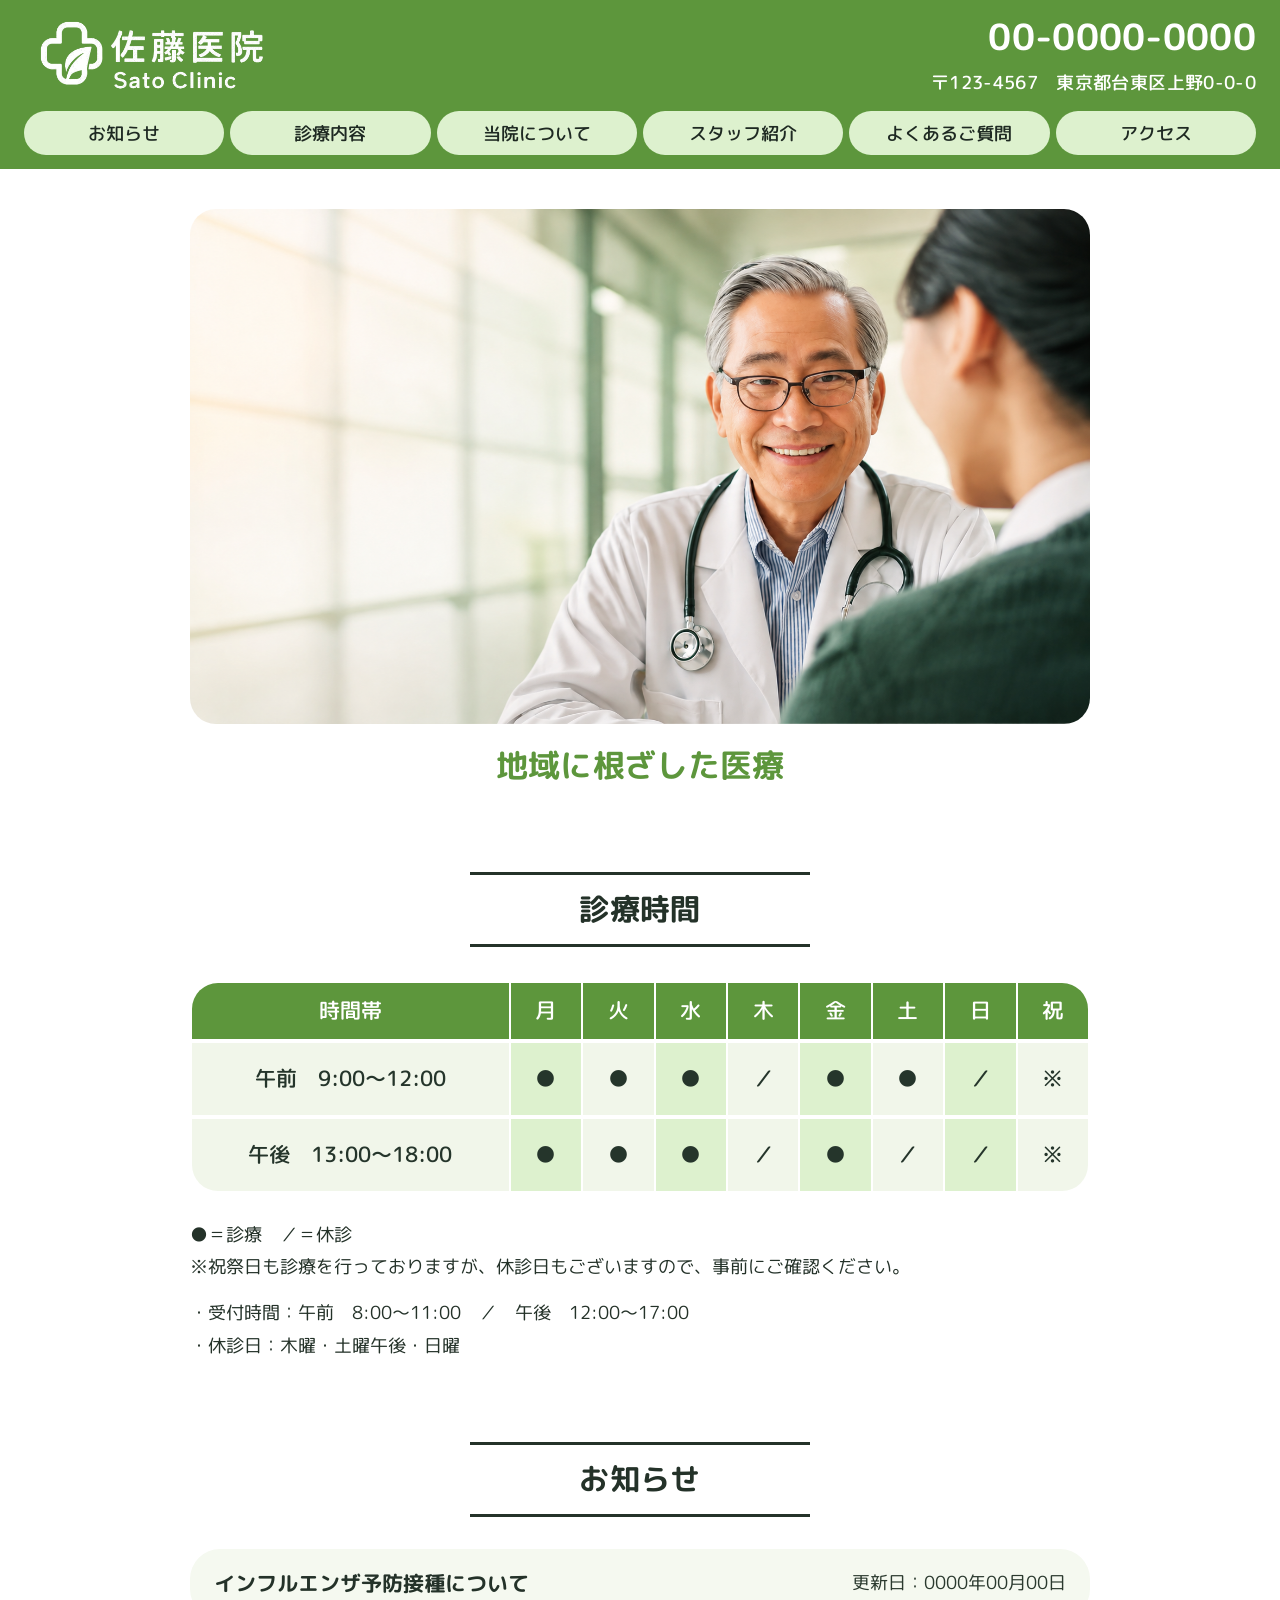
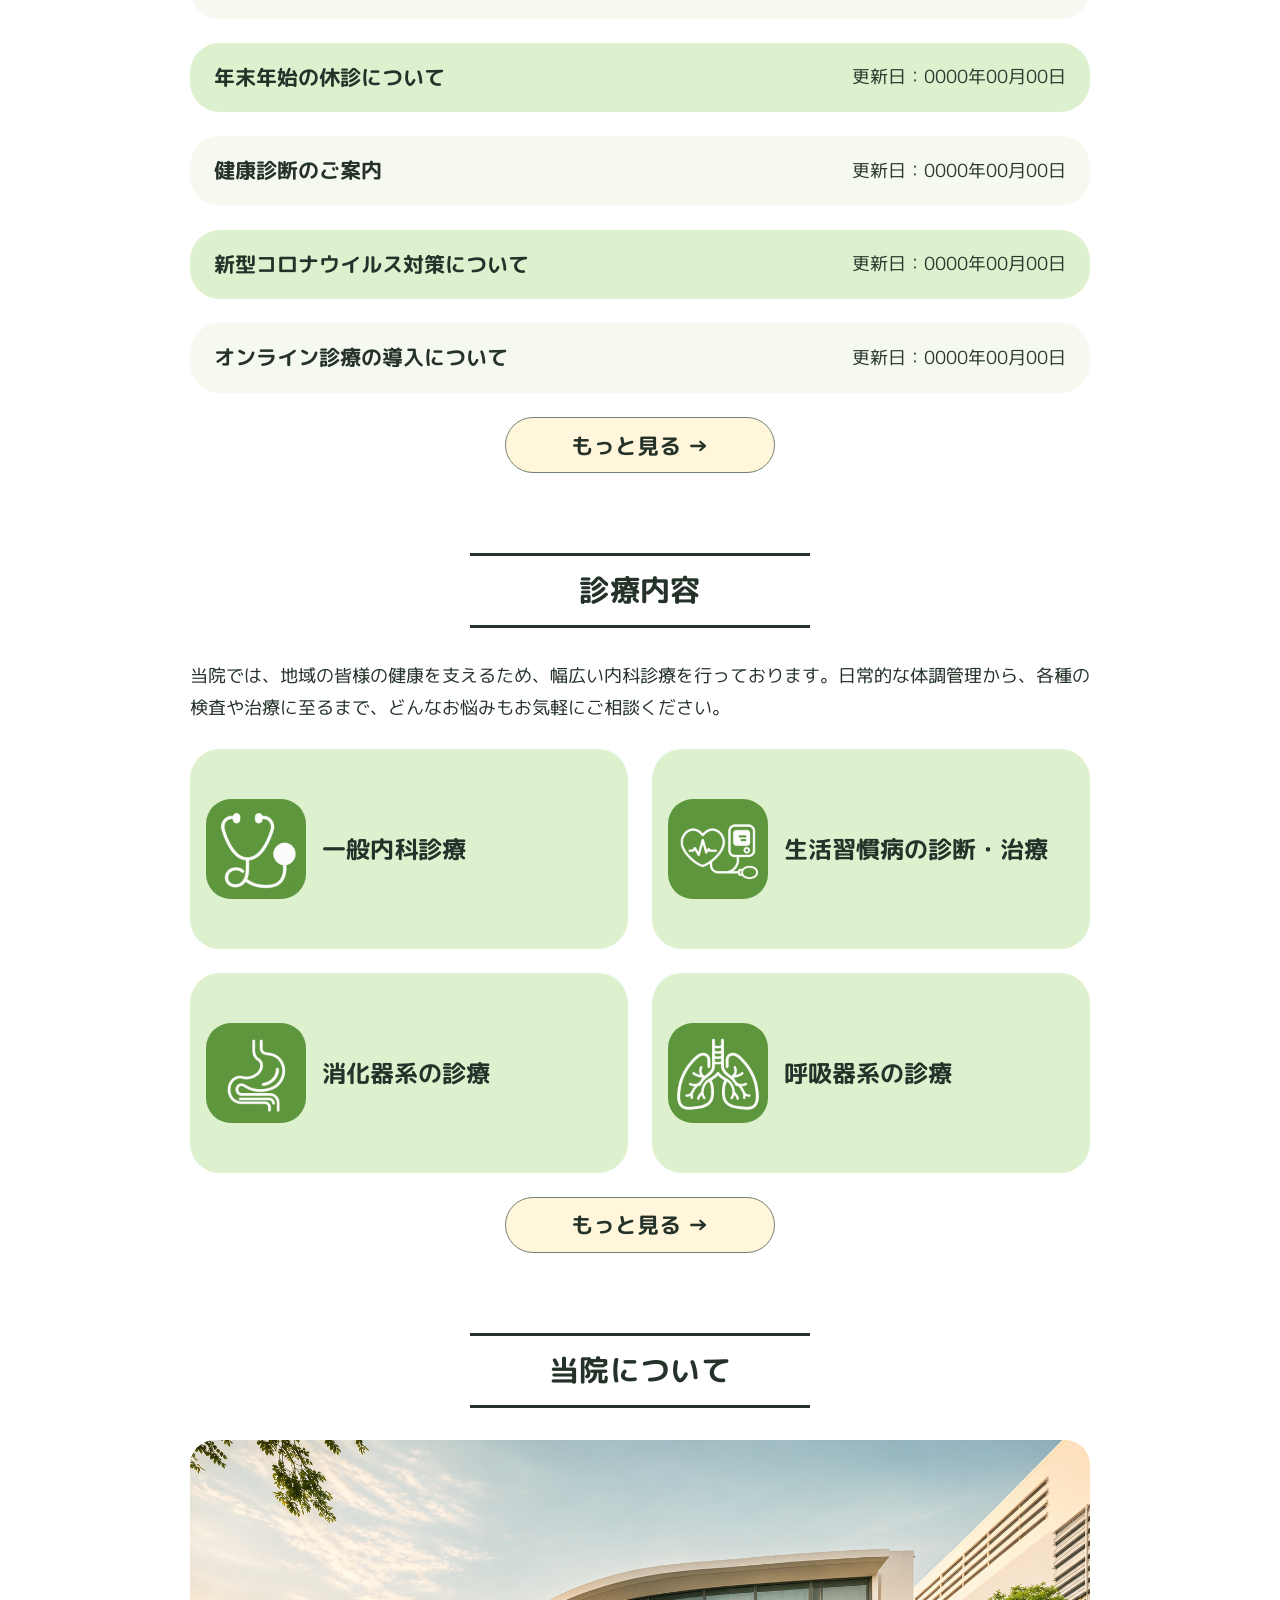
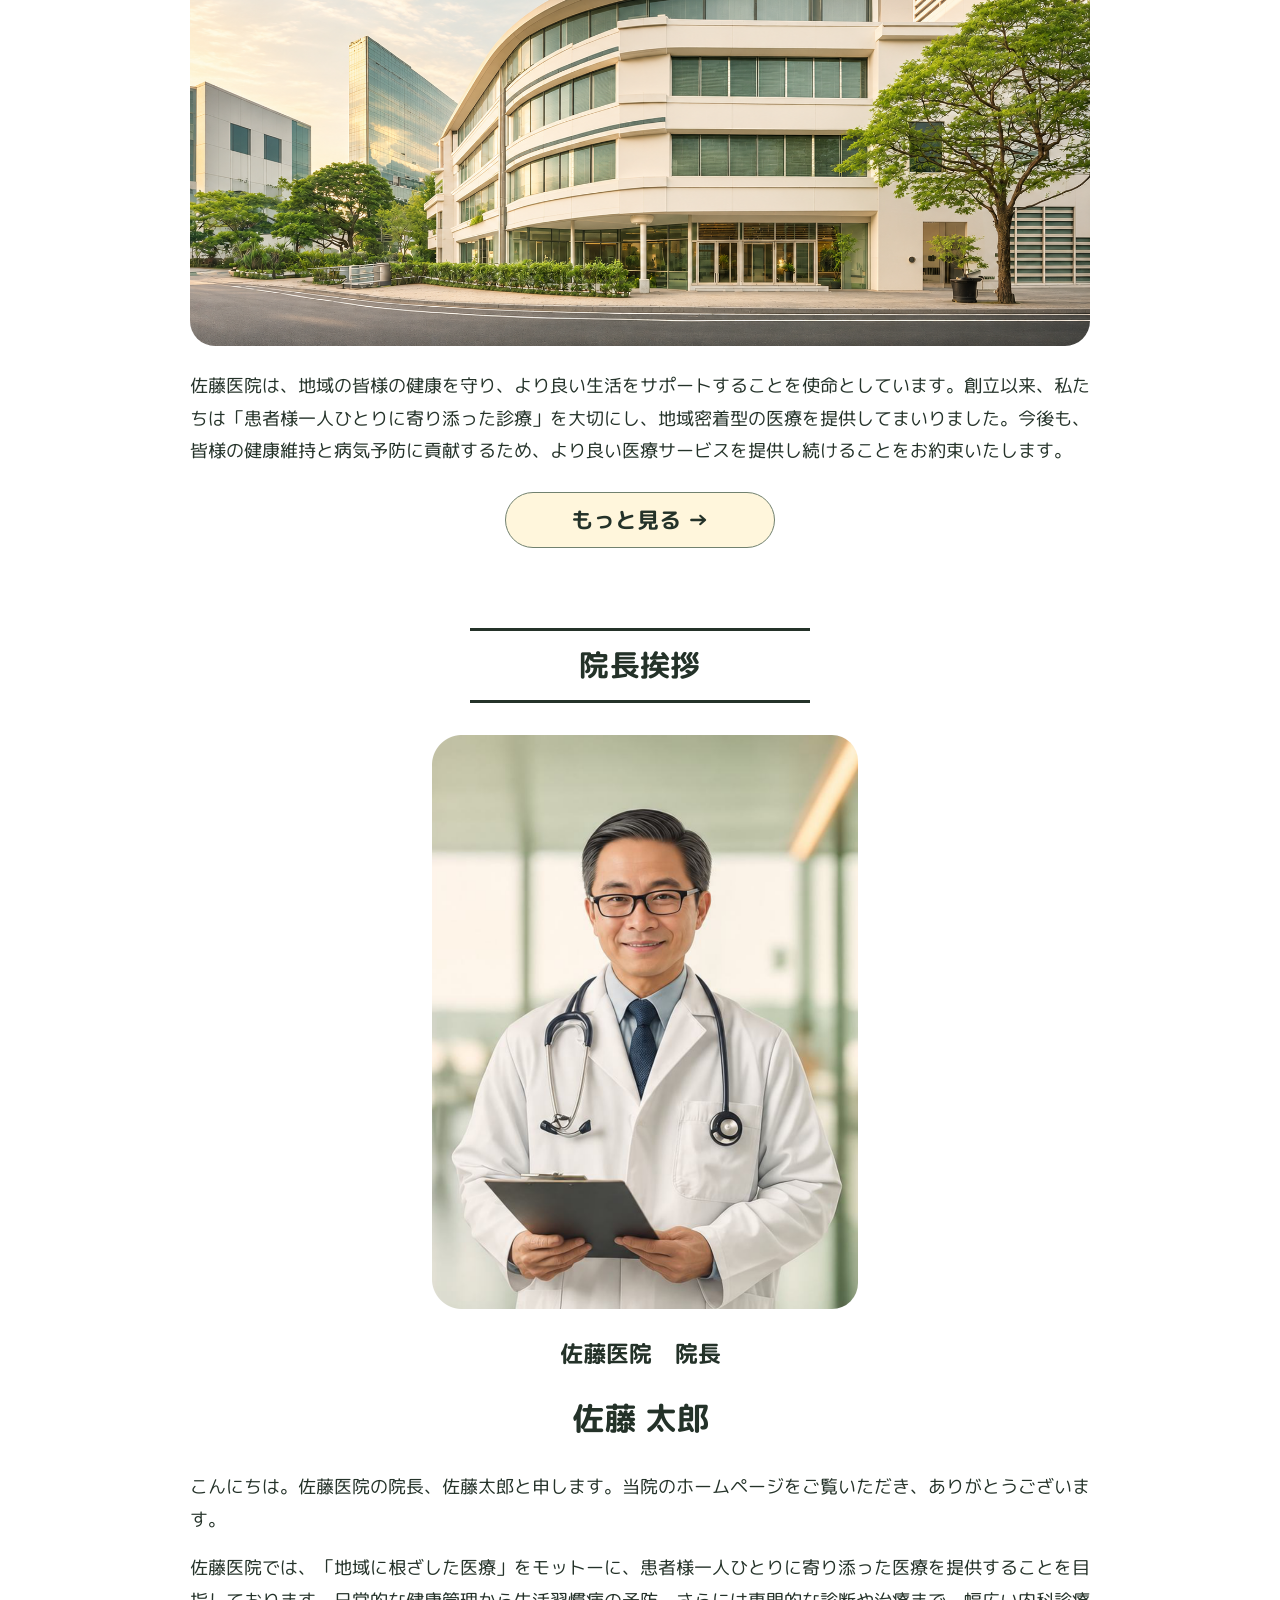
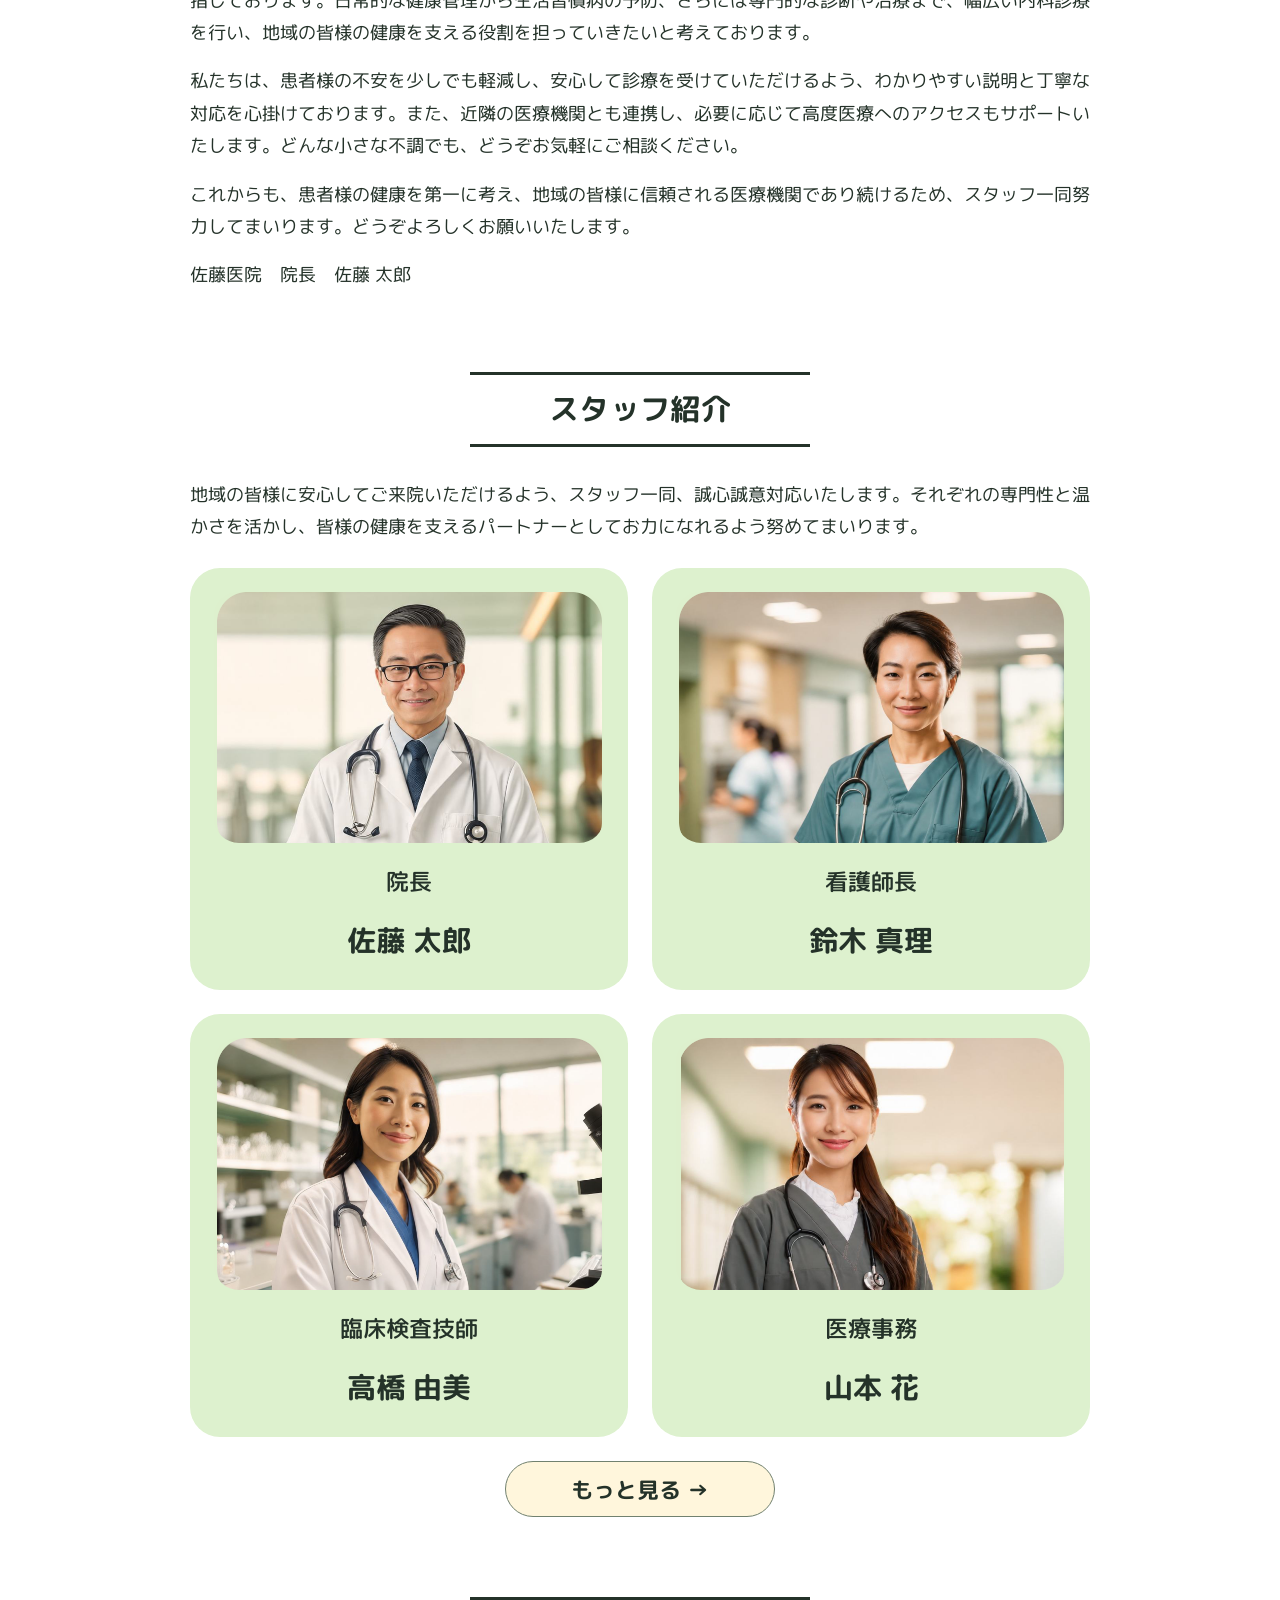
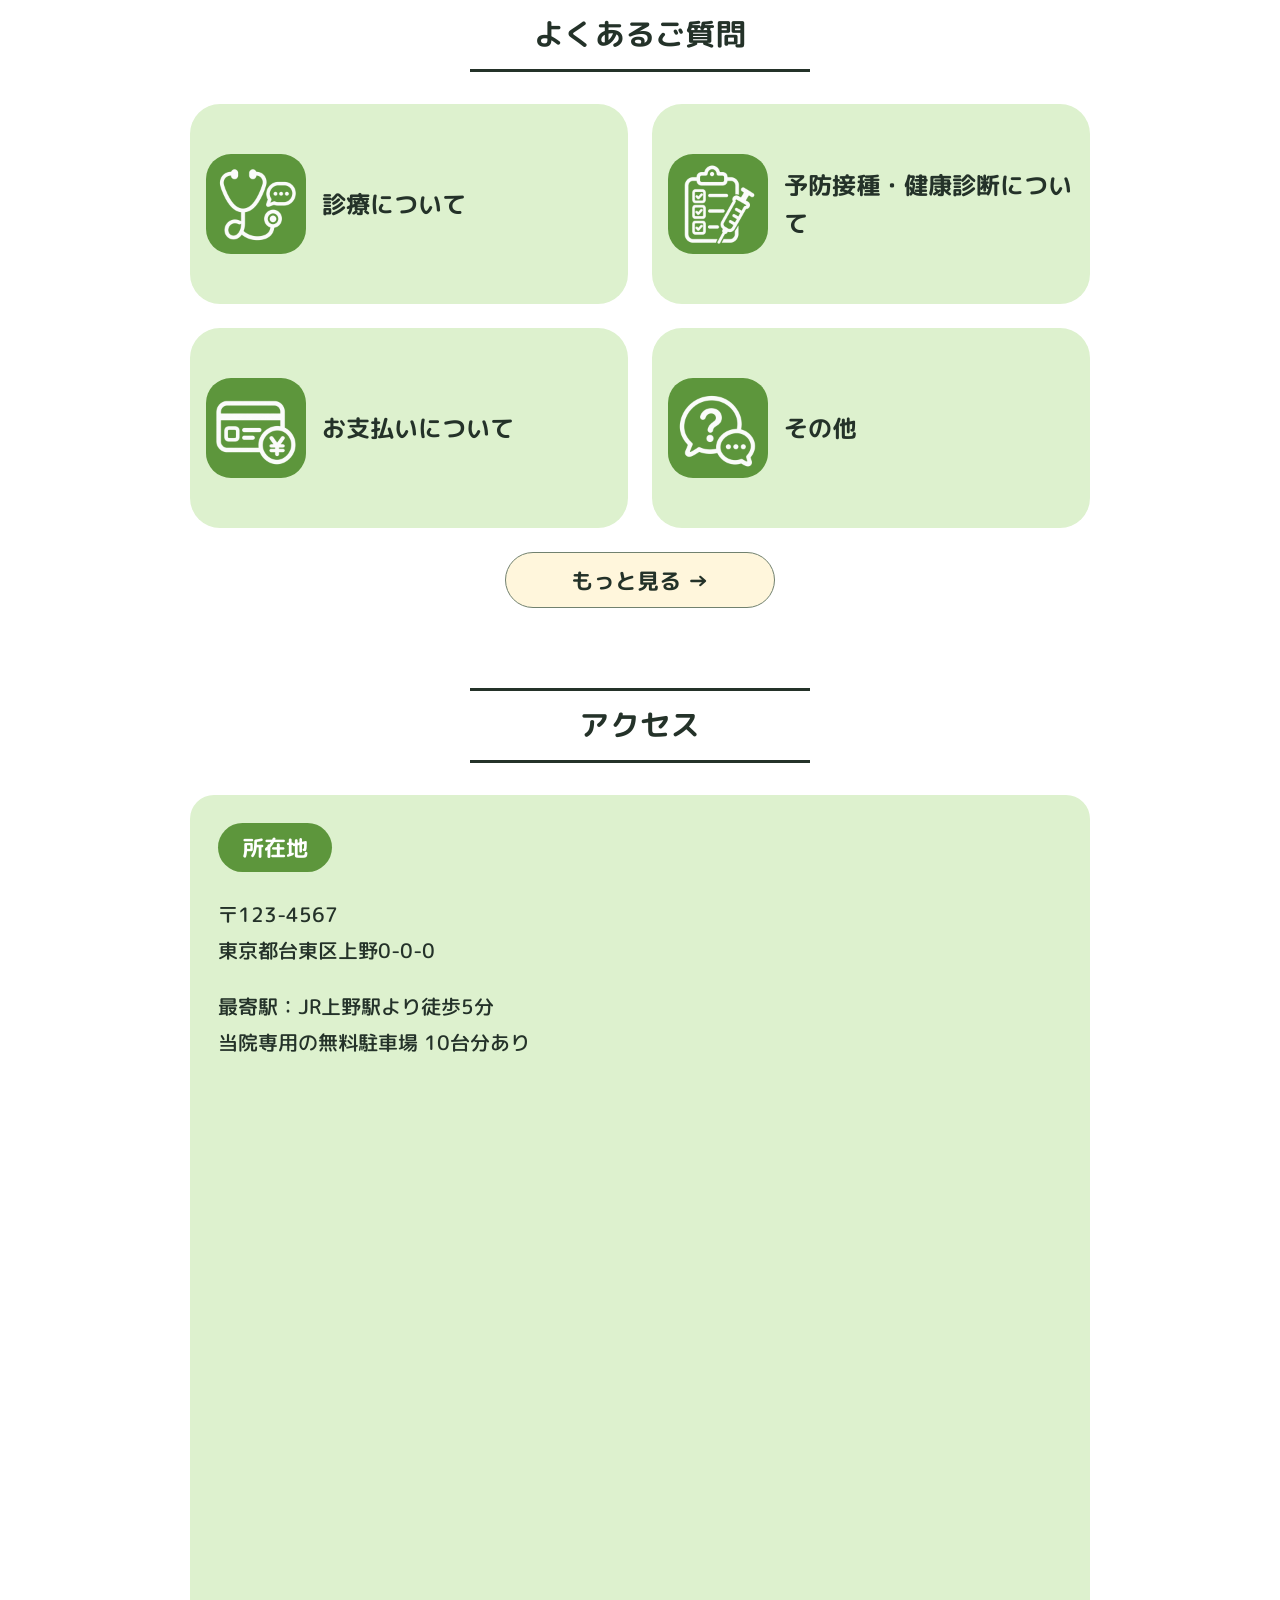
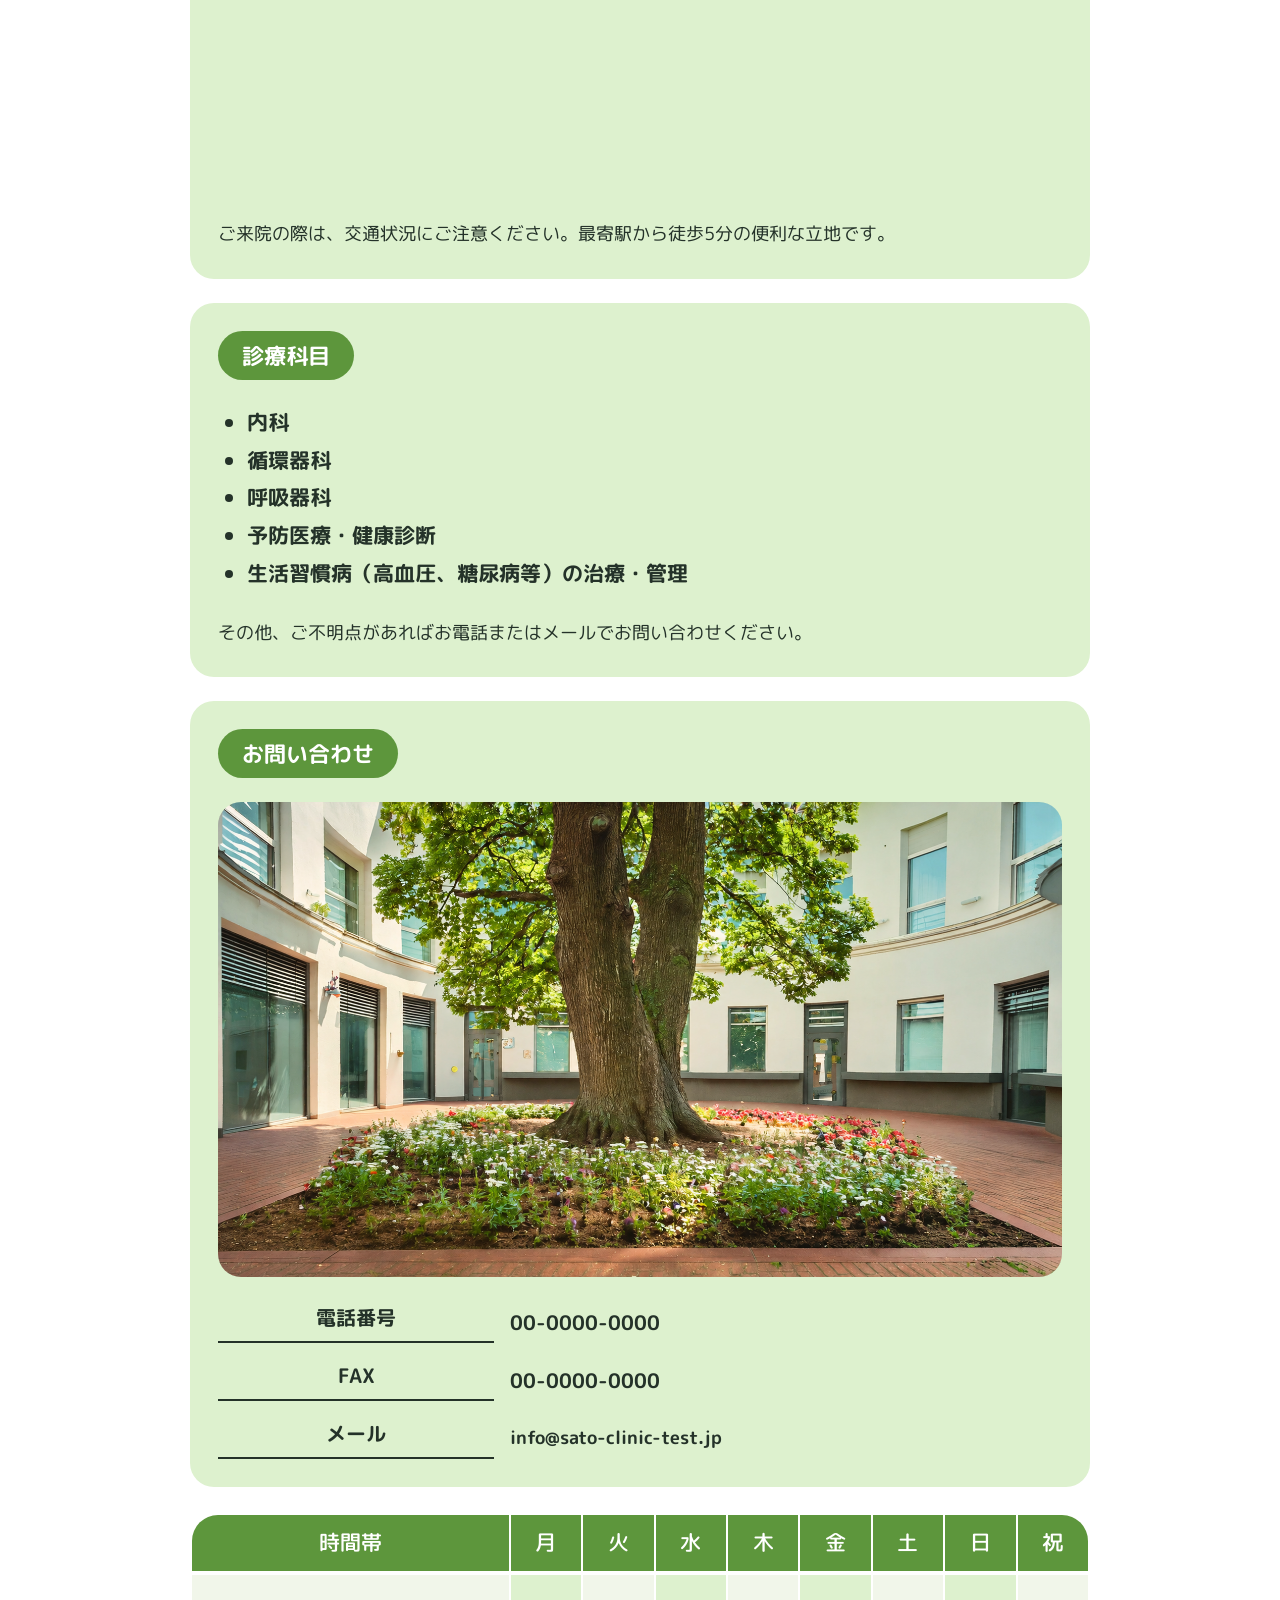
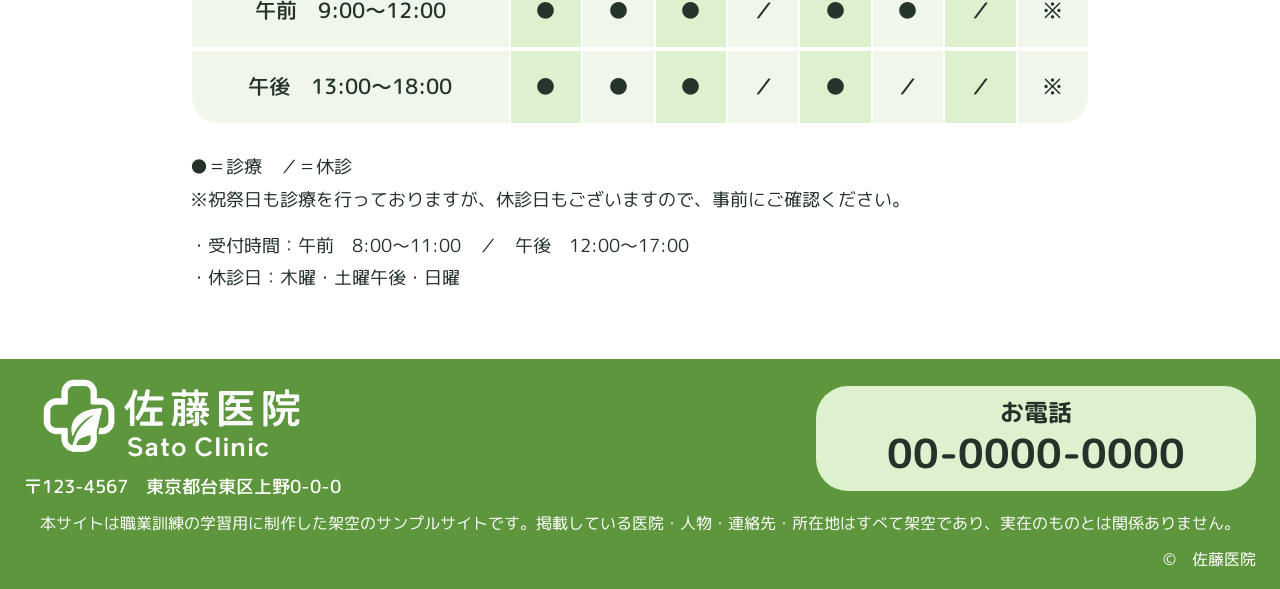
==== index.html @ ed8f5713 "レスポンシブ版、カードの見え方、配置を修正。" ====
<!doctype html>
<html lang="ja">
  <head>
    <meta name="robots" content="noindex, nofollow">
    <meta charset="utf-8">
    <meta name="viewport" content="width=device-width, initial-scale=1">
    <title>トップページ | 佐藤医院</title>
    <meta name="description" content="佐藤医院のご案内。地域に根ざした医療をお届けします。">
    <link rel="preconnect" href="https://fonts.googleapis.com">
    <link rel="preconnect" href="https://fonts.gstatic.com" crossorigin>
    <link
      href="https://fonts.googleapis.com/css2?family=M+PLUS+Rounded+1c:wght@400;500;700&display=swap"
      rel="stylesheet"
    >
    <link rel="stylesheet" href="./css/style.css">
    <!-- 変更: PC用レイアウトを共通装飾の後に読み込み、将来の画面幅別指定を追加しやすくする。 -->
    <!-- 変更: トップページのセクション間隔をdesktop.cssのhome各項目と画面幅別の.home-main指定で拡張。 -->
    <link rel="stylesheet" href="./css/desktop.css">
  </head>
  <body>
    <div class="site-frame">
      <header class="site-header">
        <!-- 変更: ロゴと連絡先は横並びを基本に、収まらない幅では折り返して重なりを防ぐ。 -->
        <div class="header-info">
          <a href="index.html" aria-label="佐藤医院 トップページ"><img src="./assets/logo.png" alt="" class="header-logo" alt="佐藤医院 Sato Clinic"></a>
          <!-- 変更: 連絡先を一塊に保ち、スマホでは電話番号・郵便番号・住所を3行にして高さを整える。 -->
          <div class="header-contact">
            <div class="header-phone">00-0000-0000</div>
            <!-- 変更: 郵便番号と住所を分け、スマホだけ改行する。PCでは従来の全角スペースで横に並べる。 -->
            <!-- 変更: スマホではこの2行の左端をそろえ、上の電話番号は右揃えを維持する。 -->
            <div class="header-address"><span class="header-postal">〒123-4567</span><span class="header-address-separator">　</span><span class="header-street">東京都台東区上野0-0-0</span></div>
          </div>
        </div>
        <!-- 変更: スマホのナビは文字サイズを保って3列×2行にし、400px未満では2列に切り替える。 -->
        <nav class="site-nav" aria-label="メインナビゲーション">
          <a href="news.html">お知らせ</a>
          <a href="services.html">診療内容</a>
          <a href="about.html">当院について</a>
          <a href="staff.html">スタッフ紹介</a>
          <a href="faq.html">よくあるご質問</a>
          <a href="index.html#access">アクセス</a>
        </nav>
      </header>
      <main class="page-main home-main">
        <h1 class="sr-only">佐藤医院 トップページ</h1>
        <section class="block home-hero" >
          <img
            src="./assets/hero-consultation.png"
            alt=""
            class="hero-image home-hero-image"
            alt="医師が笑顔で相談を受ける様子"
          >
          <h2 class="home-hero-title"
          >地域に根ざした医療</h2>
        </section>
        <h2 class="block title-rule home-hours-title" >診療時間</h2>
        <table class="block hours-table home-hours-table" >
          <thead>
            <tr>
              <th>時間帯</th>
              <th>月</th>
              <th>火</th>
              <th>水</th>
              <th>木</th>
              <th>金</th>
              <th>土</th>
              <th>日</th>
              <th>祝</th>
            </tr>
          </thead>
          <tbody>
            <tr>
              <td>午前　9:00〜12:00</td>
              <td>●</td>
              <td>●</td>
              <td>●</td>
              <td>／</td>
              <td>●</td>
              <td>●</td>
              <td>／</td>
              <td>※</td>
            </tr>
            <tr>
              <td>午後　13:00〜18:00</td>
              <td>●</td>
              <td>●</td>
              <td>●</td>
              <td>／</td>
              <td>●</td>
              <td>／</td>
              <td>／</td>
              <td>※</td>
            </tr>
          </tbody>
        </table>
        <div class="block hours-notes home-hours-notes" >●＝診療　／＝休診<br>※祝祭日も診療を行っておりますが、休診日もございますので、事前にご確認ください。<br><span class="break"></span>・受付時間：午前　8:00〜11:00　／　午後　12:00〜17:00<br>・休診日：木曜・土曜午後・日曜</div>
        <h2 class="block title-rule home-news-title" >お知らせ</h2>
        <!-- 変更: 同じ枠内にタイトルと更新日を配置。日付はjs/news-dates.jsで記事ごとに共通管理する。 -->
        <a
          class="block news-row panel-soft home-news-1"
          href="news.html"
        >
          <span class="news-row-title">インフルエンザ予防接種について</span>
          <span class="news-updated" data-news-id="influenza">更新日：0000年00月00日</span>
        </a>
        <a
          class="block news-row panel home-news-2"
          href="news.html"
        >
          <span class="news-row-title">年末年始の休診について</span>
          <span class="news-updated" data-news-id="new-year">更新日：0000年00月00日</span>
        </a>
        <a
          class="block news-row panel-soft home-news-3"
          href="news.html"
        >
          <span class="news-row-title">健康診断のご案内</span>
          <span class="news-updated" data-news-id="checkup">更新日：0000年00月00日</span>
        </a>
        <a
          class="block news-row panel home-news-4"
          href="news.html"
        >
          <span class="news-row-title">新型コロナウイルス対策について</span>
          <span class="news-updated" data-news-id="covid">更新日：0000年00月00日</span>
        </a>
        <a
          class="block news-row panel-soft home-news-5"
          href="news.html"
        >
          <span class="news-row-title">オンライン診療の導入について</span>
          <span class="news-updated" data-news-id="online">更新日：0000年00月00日</span>
        </a>
        <a class="block more-link home-news-more" href="news.html">もっと見る →</a>
        <h2 class="block title-rule home-services-title" >診療内容</h2>
        <div class="block copy home-services-intro" >
          <p>当院では、地域の皆様の健康を支えるため、幅広い内科診療を行っております。日常的な体調管理から、各種の検査や治療に至るまで、どんなお悩みもお気軽にご相談ください。</p>
        </div>
        <!-- 変更: 診療内容の4枚をまとめ、700px以上は2列、狭い画面は1列で読みやすさを保つ。 -->
        <div class="home-services-cards">
          <a
            class="block home-tile panel home-service-1"
            href="services.html#service-1"
          >
            <span class="icon-tile"><img src="./assets/icon-medical.png" alt="" class="" ></span>
            <h3>一般内科診療</h3>
          </a>
          <a
            class="block home-tile panel home-service-2"
            href="services.html#service-2"
          >
            <span class="icon-tile"><img src="./assets/icon-lifestyle.png" alt="" class="" ></span>
            <h3>生活習慣病の診断・治療</h3>
          </a>
          <a
            class="block home-tile panel home-service-3"
            href="services.html#service-3"
          >
            <span class="icon-tile"><img src="./assets/icon-stomach.png" alt="" class="" ></span>
            <h3>消化器系の診療</h3>
          </a>
          <a
            class="block home-tile panel home-service-4"
            href="services.html#service-4"
          >
            <span class="icon-tile"><img src="./assets/icon-lungs.png" alt="" class="" ></span>
            <h3>呼吸器系の診療</h3>
          </a>
        </div>
        <a class="block more-link home-services-more" href="services.html">もっと見る →</a>
        <h2 class="block title-rule home-about-title" >当院について</h2>
        <img
          class="block cover-image home-exterior"
          src="./assets/clinic-exterior.png"
          alt="佐藤医院の外観"
        >
        </img>
        <div class="block copy home-about-copy" >
          <p>佐藤医院は、地域の皆様の健康を守り、より良い生活をサポートすることを使命としています。創立以来、私たちは「患者様一人ひとりに寄り添った診療」を大切にし、地域密着型の医療を提供してまいりました。今後も、皆様の健康維持と病気予防に貢献するため、より良い医療サービスを提供し続けることをお約束いたします。</p>
        </div>
        <a class="block more-link home-about-more" href="about.html">もっと見る →</a>
        <h2 class="block title-rule home-greeting-title" >院長挨拶</h2>
        <img
          class="block staff-photo home-director-photo"
          src="./assets/figma-home-greeting.png"
          alt="佐藤医院 院長"
        >
        </img>
        <div class="block copy home-director-caption" >
          <p class="home-director-role">佐藤医院　院長</p>
          <p class="home-director-name">佐藤 太郎</p>
        </div>
        <div class="block copy home-greeting-copy" >
          <p>こんにちは。佐藤医院の院長、佐藤太郎と申します。当院のホームページをご覧いただき、ありがとうございます。</p>
          <p>佐藤医院では、「地域に根ざした医療」をモットーに、患者様一人ひとりに寄り添った医療を提供することを目指しております。日常的な健康管理から生活習慣病の予防、さらには専門的な診断や治療まで、幅広い内科診療を行い、地域の皆様の健康を支える役割を担っていきたいと考えております。</p>
          <p>私たちは、患者様の不安を少しでも軽減し、安心して診療を受けていただけるよう、わかりやすい説明と丁寧な対応を心掛けております。また、近隣の医療機関とも連携し、必要に応じて高度医療へのアクセスもサポートいたします。どんな小さな不調でも、どうぞお気軽にご相談ください。</p>
          <p>これからも、患者様の健康を第一に考え、地域の皆様に信頼される医療機関であり続けるため、スタッフ一同努力してまいります。どうぞよろしくお願いいたします。</p>
          <p>佐藤医院　院長　佐藤 太郎</p>
        </div>
        <h2 class="block title-rule home-staff-title" >スタッフ紹介</h2>
        <div class="block copy home-staff-intro" >
          <p>地域の皆様に安心してご来院いただけるよう、スタッフ一同、誠心誠意対応いたします。それぞれの専門性と温かさを活かし、皆様の健康を支えるパートナーとしてお力になれるよう努めてまいります。</p>
        </div>
        <!-- 変更: スタッフの4枚をまとめ、700px以上は2列、狭い画面は1列にして写真の幅を確保する。 -->
        <div class="home-staff-cards">
          <a class="block panel home-doctor-card" href="staff.html">
            <div class="home-staff-card-body">
              <img class="home-staff-card-image"
                src="./assets/figma-home-staff-doctor.png"
                alt="院長 佐藤 太郎"
              >
              <p class="home-staff-card-role">院長</p>
              <h3 class="home-staff-card-name">佐藤 太郎</h3>
            </div>
          </a>
          <a class="block panel home-nurse-card" href="staff.html">
            <div class="home-staff-card-body">
              <img class="home-staff-card-image"
                src="./assets/figma-home-staff-nurse.png"
                alt="看護師長 鈴木 真理"
              >
              <p class="home-staff-card-role">看護師長</p>
              <h3 class="home-staff-card-name">鈴木 真理</h3>
            </div>
          </a>
          <a class="block panel home-lab-card" href="staff.html">
            <div class="home-staff-card-body">
              <img class="home-staff-card-image"
                src="./assets/figma-home-staff-lab.png"
                alt="臨床検査技師 高橋 由美"
              >
              <p class="home-staff-card-role">臨床検査技師</p>
              <h3 class="home-staff-card-name">高橋 由美</h3>
            </div>
          </a>
          <a class="block panel home-admin-card" href="staff.html">
            <div class="home-staff-card-body">
              <img class="home-staff-card-image"
                src="./assets/figma-home-staff-admin.png"
                alt="医療事務 山本 花"
              >
              <p class="home-staff-card-role">医療事務</p>
              <h3 class="home-staff-card-name">山本 花</h3>
            </div>
          </a>
        </div>
        <a class="block more-link home-staff-more" href="staff.html">もっと見る →</a>
        <h2 class="block title-rule home-faq-title" >よくあるご質問</h2>
        <!-- 変更: FAQの4枚をまとめ、700px以上は2列、狭い画面は1列にして長い見出しを自然に改行する。 -->
        <div class="home-faq-categories">
          <a
            class="block home-tile panel home-faq-consultation"
            href="faq.html#consultation"
          >
            <span class="icon-tile"><img src="./assets/icon-faq-medical.png" alt="" class="" ></span>
            <h3>診療について</h3>
          </a>
          <a
            class="block home-tile panel home-faq-vaccination"
            href="faq.html#vaccination"
          >
            <span class="icon-tile"><img src="./assets/icon-checkup.png" alt="" class="" ></span>
            <h3>予防接種・健康診断について</h3>
          </a>
          <a
            class="block home-tile panel home-faq-payments"
            href="faq.html#payments"
          >
            <span class="icon-tile"><img src="./assets/icon-payment.png" alt="" class="" ></span>
            <h3>お支払いについて</h3>
          </a>
          <a
            class="block home-tile panel home-faq-other"
            href="faq.html#other"
          >
            <span class="icon-tile"><img src="./assets/icon-question.png" alt="" class="" ></span>
            <h3>その他</h3>
          </a>
        </div>
        <a class="block more-link home-faq-more" href="faq.html">もっと見る →</a>
        <h2 class="block title-rule home-access-title" >アクセス</h2>
        <section
          class="block access-panel location-card home-location"
          id="access"
        >
          <span class="access-label">所在地</span>
          <div class="access-intro">
            <p>〒123-4567<br>東京都台東区上野0-0-0</p>
            <p>最寄駅：JR上野駅より徒歩5分<br>当院専用の無料駐車場 10台分あり</p>
          </div>
          <!-- 変更：静止画像assets/map.pngを、提供された公式URLのGoogleマップに置換。
               拡大・縮小、移動、Googleマップ本体への移動ができるようにするため。
               仮表示はJR上野駅周辺とし、架空の医院の所在地やマーカーは設定しない。
               既存のaccess-mapクラスで位置と角丸を維持し、元の画像ファイルも残す。 -->
          <iframe
            class="access-map"
            src="https://www.google.com/maps/embed?pb=!1m18!1m12!1m3!1d1619.771466651248!2d139.77473880651127!3d35.71286369311565!2m3!1f0!2f0!3f0!3m2!1i1024!2i768!4f13.1!3m3!1m2!1s0x60188e9e93d3060b%3A0x6c89b36d7b4f9244!2z5LiK6YeO6aeF!5e0!3m2!1sja!2sjp!4v1794796729285!5m2!1sja!2sjp"
            title="JR上野駅周辺のGoogleマップ（仮表示・佐藤医院の所在地ではありません）"
            width="820"
            height="450"
            allowfullscreen
            loading="lazy"
            referrerpolicy="strict-origin-when-cross-origin"
          ></iframe>
          <p class="access-caption">ご来院の際は、交通状況にご注意ください。最寄駅から徒歩5分の便利な立地です。</p>
        </section>
        <section
          class="block access-panel panel-soft home-subjects"
        >
          <span class="access-label">診療科目</span>
          <ul class="access-list">
            <li>内科</li>
            <li>循環器科</li>
            <li>呼吸器科</li>
            <li>予防医療・健康診断</li>
            <li>生活習慣病（高血圧、糖尿病等）の治療・管理</li>
          </ul>
          <p class="access-caption">その他、ご不明点があればお電話またはメールでお問い合わせください。</p>
        </section>
        <section class="block access-panel home-contact" >
          <span class="access-label">お問い合わせ</span>
          <div class="contact-body">
            <img src="./assets/courtyard.png" alt="" class="" >
            <div class="contact-lines">
              <span class="field">電話番号</span>
              <span>00-0000-0000</span>
              <span class="field">FAX</span>
              <span>00-0000-0000</span>
              <span class="field">メール</span>
              <span class="home-email">info@sato-clinic-test.jp</span>
            </div>
          </div>
        </section>
        <table class="block hours-table home-access-hours-table" >
          <thead>
            <tr>
              <th>時間帯</th>
              <th>月</th>
              <th>火</th>
              <th>水</th>
              <th>木</th>
              <th>金</th>
              <th>土</th>
              <th>日</th>
              <th>祝</th>
            </tr>
          </thead>
          <tbody>
            <tr>
              <td>午前　9:00〜12:00</td>
              <td>●</td>
              <td>●</td>
              <td>●</td>
              <td>／</td>
              <td>●</td>
              <td>●</td>
              <td>／</td>
              <td>※</td>
            </tr>
            <tr>
              <td>午後　13:00〜18:00</td>
              <td>●</td>
              <td>●</td>
              <td>●</td>
              <td>／</td>
              <td>●</td>
              <td>／</td>
              <td>／</td>
              <td>※</td>
            </tr>
          </tbody>
        </table>
        <div class="block hours-notes home-access-hours-notes" >●＝診療　／＝休診<br>※祝祭日も診療を行っておりますが、休診日もございますので、事前にご確認ください。<br><span class="break"></span>・受付時間：午前　8:00〜11:00　／　午後　12:00〜17:00<br>・休診日：木曜・土曜午後・日曜</div>
      </main>
      <footer class="site-footer">
        <!-- 変更: ロゴと住所を縦にまとめた一塊と電話番号を、全画面幅で横一列に配置する。 -->
        <div class="footer-contact">
          <div class="footer-identity">
            <a href="index.html"><img src="./assets/logo.png" class="footer-logo" alt="佐藤医院 Sato Clinic"></a>
            <div class="footer-address">〒123-4567　東京都台東区上野0-0-0</div>
          </div>
          <a class="footer-tel" href="tel:0000000000" aria-label="電話番号 00-0000-0000"><span>お電話</span><strong>00-0000-0000</strong></a>
        </div>
        <p class="training-disclaimer">本サイトは職業訓練の学習用に制作した架空のサンプルサイトです。掲載している医院・人物・連絡先・所在地はすべて架空であり、実在のものとは関係ありません。</p>
        <small class="copyright">©　佐藤医院</small>
      </footer>
    </div>
    <!-- 変更: 一覧・記事詳細で共通の日付設定を読み込む。 -->
    <script src="./js/news-dates.js"></script>
    <!-- 変更: 全ページ共通で、画面内に入った表示ブロックを一度だけフェードインさせる。 -->
    <script src="./js/scroll-reveal.js"></script>
  </body>
</html>
---- css/style.css ----
/* 変更: 共通の装飾・文字・部品のスタイル。PCの座標と固定寸法はdesktop.cssに分離。
   スマートフォン版は両CSSの後にメディアクエリを追加し、通常のカスケードで上書きする。 */
/* Typography: Figma uses M PLUS Rounded 1c (Regular 400 / Medium 500)
   and a separate family, Rounded Mplus 1c Bold, for bold text.
   The local face takes precedence when the EXACT Figma font is installed.
   Google Fonts M PLUS Rounded 1c 700 remains the portable fallback.
   Font files are not distributed with this project. */
@font-face {
  font-family: "Figma Rounded Mplus Bold";
  src: local("Rounded Mplus 1c Bold"),
       local("Rounded M+ 1c bold"),
       local("RoundedMplus1c-Bold");
  font-style: normal;
  font-weight: 700;
  font-display: swap;
}

/* 変更: PC基準幅を集約。スマートフォン版ではdesktop.cssの最小幅制限も解除する。 */
:root {
  --desktop-width: 1440px;
  --content-width: 900px;
  --font-body: "M PLUS Rounded 1c", "Hiragino Maru Gothic ProN", "Yu Gothic", Meiryo, sans-serif;
  --font-bold: "Figma Rounded Mplus Bold", "M PLUS Rounded 1c", "Hiragino Maru Gothic ProN", "Yu Gothic", Meiryo, sans-serif;
}

strong, b {
  font-family: var(--font-bold);
  font-weight: 700
}

:root {
  --green: #5d963c;
  --light: #ddf1ce;
  --soft: #f5f9f0;
  --ink: #243229;
  --sub: #2b3a2f;
  --cream: #fff6dc
}

* {
  box-sizing: border-box
}

html {
  scroll-behavior: smooth
}

body {
  margin: 0;
  background: #fff;
  color: var(--ink);
  font-family: var(--font-body);
  font-weight: 400;
  font-synthesis: none;
  -webkit-font-smoothing: antialiased;
}

a {
  text-decoration: none;
  color: inherit
}

a:focus-visible {
  outline: 4px solid #d0aa43;
  outline-offset: 3px
}

.site-frame {
  margin: 0 auto;
  background: white;
  width: 100%;
  max-width: var(--desktop-width);
}

.site-header {
  /* 変更: 全ページ共通でスクロール中もヘッダーを画面上部に表示する。
     stickyで本文の配置を保ち、z-indexで本文より手前に表示する。 */
  position: sticky;
  top: 0;
  z-index: 100;
  background: var(--green);
  color: white;
}

/* 変更: ロゴと連絡先は横並びを基本にし、収まらない場合は折り返す。
   横スクロールに頼らず、文字の拡大時にも情報を画面内に表示する。 */
.header-info {
  display: flex;
  flex-wrap: wrap;
  align-items: center;
  justify-content: space-between;
  gap: 16px;
  width: 100%;
}

.header-info > * {
  flex-shrink: 0;
}

/* 変更: 電話番号と住所は一塊として上下に配置し、幅不足時だけ枠内で改行する。 */
.header-contact {
  display: flex;
  flex-direction: column;
  align-items: flex-end;
  /* 変更: 電話番号と住所の間隔を縮め、固定ヘッダーの高さを抑える。 */
  gap: 8px;
  /* 変更: 狭い画面では住所を枠内で改行できるよう、連絡先の幅に上限を設ける。 */
  max-width: 100%;
  min-width: 0;
}

.header-contact > * {
  white-space: normal;
  overflow-wrap: anywhere;
}

.header-logo {
  display: block;
  object-fit: contain;
}

.header-phone {
  color: #fff;
  /* 変更: ロゴの縮小に合わせ、電話番号を読みやすい範囲で小さくする。 */
  font-size: 36px;
  font-weight: 700;
  font-family: var(--font-bold);
  line-height: 1;
  letter-spacing: .3px;
}

.header-address {
  font-size: 18px;
  font-weight: 500;
  letter-spacing: .35px;
  /* 変更: 住所が長い場合は文字を縮めず、自然な改行で重なりを防ぐ。 */
  white-space: normal;
}

.site-nav {
  display: flex;
  gap: 14px;
}

.site-nav a {
  background: var(--light);
  color: #1e2922;
  border-radius: 100px;
  display: flex;
  align-items: center;
  justify-content: center;
  font-size: 24px;
  font-weight: 500;
  white-space: nowrap;
  transition: filter .15s;
}

.site-nav a:hover,.more-link:hover {
  filter: brightness(.95)
}

.page-main {
  position: relative;
  background: #fff;
  overflow: hidden;
  width: 100%;
}

.block {
  box-sizing: border-box;
}

.title-rule {
  border-top: 3px solid var(--ink);
  border-bottom: 3px solid var(--ink);
  display: flex;
  justify-content: center;
  align-items: center;
  text-align: center;
  font-size: 32px;
  font-weight: 700;
  font-family: var(--font-bold);
  letter-spacing: .3px;
  margin: 0;
}

.copy {
  font-size: 18px;
  line-height: 1.5;
  margin: 0;
  color: var(--ink);
  font-weight: 400;
  overflow-wrap: anywhere
}

.copy p {
  margin: 0 0 11px
}

.copy p:last-child {
  margin-bottom: 0
}

.small-copy {
  font-size: 17px;
  line-height: 1.5;
  margin: 0
}

.sub-title {
  display: flex;
  align-items: center;
  justify-content: center;
  text-align: center;
  font-size: 24px;
  font-weight: 700;
  font-family: var(--font-bold);
  margin: 0;
}

.sub-title:after {
  position: absolute;
  content: '';
  height: 1px;
  background: var(--ink);
  width: 110px;
  bottom: 0;
  left: 50%;
  transform: translateX(-50%)
}

.cover-image {
  object-fit: cover;
  display: block;
  border-radius: 25px
}

.hero-image {
  object-fit: cover;
  display: block;
  border-radius: 26px
}

.panel {
  background: var(--light);
  border-radius: 30px
}

.panel-soft {
  background: var(--soft);
  border-radius: 30px
}

.icon-tile {
  height: 100px;
  width: 100px;
  background: var(--green);
  border-radius: 25px;
  display: flex;
  align-items: center;
  justify-content: center;
  flex: 0 0 100px
}

.icon-tile img {
  width: 100%;
  height: 100%;
  object-fit: contain
}

.more-link {
  width: 246px;
  height: 58px;
  border-radius: 55px;
  background: var(--cream);
  border: 1.5px solid #71816f;
  display: flex;
  align-items: center;
  justify-content: center;
  font-size: 24px;
  font-weight: 700;
  font-family: var(--font-bold)
}

.home-tile {
  padding: 55px 40px;
  display: flex;
  align-items: center;
  gap: 30px;
  color: var(--ink)
}

.home-tile h3 {
  margin: 0;
  font-size: 24px;
  font-weight: 700;
  font-family: var(--font-bold);
  line-height: 1.5
}

.news-row {
  display: flex;
  align-items: center;
  padding: 0 40px;
  font-size: 24px;
  font-weight: 700;
  font-family: var(--font-bold);
}

.news-row:nth-of-type(even) {
  background: var(--light)
}

/* 変更: タイトルを左、更新日を右へ配置し、タイトルは折り返し可能にする。 */
.news-row {
  justify-content: space-between;
  gap: 12px 24px;
}

.news-row-title {
  min-width: 0;
  overflow-wrap: anywhere;
}

/* 変更: 更新日はタイトルより小さく、読みやすい18pxと濃い文字色を使う。 */
.news-updated {
  color: var(--sub);
  font-family: var(--font-body);
  font-size: 18px;
  font-weight: 400;
  line-height: 1.6;
  overflow-wrap: anywhere;
}

.news-row > .news-updated {
  flex-shrink: 0;
}

.news-row:nth-of-type(odd) {
  background: var(--soft)
}

.notice-card {
  background: var(--light);
  border-radius: 30px;
  padding: 30px 40px
}

/* 変更: 記事詳細だけタイトルと更新日を左右に配置し、既存の区切り線・下余白を見出し枠へ移す。 */
.notice-heading {
  display: flex;
  align-items: center;
  justify-content: space-between;
  gap: 8px 24px;
  padding-bottom: 12px;
  border-bottom: 2px solid #314035;
}

.notice-heading > .news-updated {
  flex-shrink: 0;
  text-align: right;
}

.notice-card h3 {
  /* 変更: タイトルの区切り線を親へ移し、長いタイトルも枠内で折り返す。 */
  min-width: 0;
  overflow-wrap: anywhere;
  font-size: 24px;
  font-weight: 500;
  margin: 0;
  line-height: 1.45
}

/* 変更: スマートフォンの記事詳細は上下配置にし、日付とタイトルの重なりを防ぐ。 */
@media (max-width: 768px) {
  .notice-heading {
    flex-direction: column;
    align-items: flex-start;
  }

  .notice-heading > .news-updated {
    max-width: 100%;
    text-align: left;
  }
}

.notice-card p {
  font-size: 18px;
  line-height: 27px;
  margin: 18px 0 0
}

.service-card {
  border-radius: 30px;
  background: var(--light);
  padding: 42px 50px;
}

.service-card .service-head {
  display: flex;
  align-items: center;
  gap: 50px
}

.service-card h3 {
  font-size: 28px;
  font-weight: 700;
  font-family: var(--font-bold);
  margin: 0;
  line-height: 1.35
}

.service-card p {
  font-size: 18px;
  line-height: 27px;
  margin: 36px 0 0
}

.qa-group {
  background: var(--light);
  border-radius: 27px;
  display: flex;
  align-items: center;
  padding: 26px 35px;
  gap: 42px;
}

.qa-group h3 {
  font-size: 28px;
  font-weight: 700;
  font-family: var(--font-bold);
  margin: 0;
  line-height: 1.4
}

.qa-card {
  padding: 25px 39px;
  background: var(--soft);
  border-radius: 26px
}

.qa-card .q {
  font-size: 21px;
  line-height: 1.5;
  font-weight: 500;
  border-bottom: 1px solid #536353;
  margin: 0;
  padding-bottom: 13px;
  display: flex;
  gap: 24px
}

.qa-card .a {
  font-size: 18px;
  line-height: 1.5;
  margin: 12px 0 0;
  display: flex;
  gap: 24px
}

.qa-card .mark {
  font-size: 22px;
  font-weight: 700;
  font-family: var(--font-bold);
  min-width: 30px
}

.qa-card .qa-text {
  flex: 1
}

.about-policy {
  border-radius: 27px;
  background: var(--soft);
  text-align: center;
  display: flex;
  flex-direction: column;
  align-items: center;
  justify-content: flex-start;
  padding-top: 35px;
}

.about-policy strong {
  border-radius: 60px;
  background: var(--green);
  font-size: 21px;
  color: #fff;
  padding: 10px 21px;
  min-width: 228px
}

.about-policy p {
  font-size: 24px;
  line-height: 1.4;
  font-weight: 700;
  font-family: var(--font-bold);
  margin: 25px 20px 0
}

.staff-photo {
  object-fit: cover;
  border-radius: 26px;
  display: block
}

.staff-role {
  font-size: 22px;
  font-weight: 500;
  margin: 0;
  line-height: 1.45
}

.staff-name {
  font-size: 28px;
  font-weight: 700;
  font-family: var(--font-bold);
  margin: 0;
  line-height: 1.45
}

.staff-words {
  font-size: 21px;
  line-height: 1.55;
  margin: 0
}

.staff-meta {
  font-size: 17px;
  line-height: 1.7;
  margin: 0
}

.staff-meta h4 {
  font-size: 21px;
  font-weight: 700;
  font-family: var(--font-bold);
  margin: 0 0 6px
}

.hours-table {
  border-collapse: separate;
  border-spacing: 3px 4px;
  table-layout: fixed;
  font-size: 24px;
  color: #25352b;
}

.hours-table th,.hours-table td {
  text-align: center;
  vertical-align: middle;
  padding: 0;
  height: 73px;
  background: #f1f6ea;
  font-weight: 500
}

.hours-table thead th {
  height: 64px;
  background: var(--green);
  color: white
}

.hours-table th:first-child,.hours-table td:first-child {
  width: 310px;
  text-align: center
}

.hours-table td:nth-child(2n) {
  background: var(--light)
}

.hours-table td:first-child {
  background: #f1f6ea;
  white-space: nowrap
}

.hours-table th:first-child {
  border-top-left-radius: 26px
}

.hours-table th:last-child {
  border-top-right-radius: 26px
}

.hours-table tr:last-child td:first-child {
  border-bottom-left-radius: 26px
}

.hours-table tr:last-child td:last-child {
  border-bottom-right-radius: 26px
}

.hours-notes {
  font-size: 16px;
  line-height: 1.55;
  margin: 0;
  text-align: left
}

.hours-notes .break {
  display: block;
  height: 14px
}

.access-panel {
  background: var(--light);
  border-radius: 30px;
  padding: 25px 30px
}

.access-label {
  display: inline-flex;
  align-items: center;
  justify-content: center;
  border-radius: 100px;
  padding: 0 40px;
  height: 56px;
  background: var(--green);
  color: white;
  font-size: 24px;
  font-weight: 700;
  font-family: var(--font-bold);
  min-width: 172px
}

.access-intro {
  font-size: 24px;
  line-height: 1.55;
  margin: 30px 40px 0;
  font-weight: 500
}

.access-map {
  display: block;
  /* 変更：画像からiframeに置き換えても余分な枠線が付かず、親要素の幅に収まるようにする。
     既存の角丸・余白と、desktop.cssで指定する位置・サイズは引き継ぐ。 */
  border: 0;
  max-width: 100%;
  object-fit: cover;
  border-radius: 30px;
  margin: 30px auto 0;
}

.access-caption {
  font-size: 18px;
  line-height: 27px;
  margin: 26px 40px 0
}

.access-list {
  margin: 26px 50px 0;
  padding-left: 25px;
  font-size: 25px;
  line-height: 1.7;
  font-weight: 700;
  font-family: var(--font-bold)
}

.contact-body {
  display: flex;
  align-items: center;
  gap: 16px;
  margin-top: 45px
}

.contact-body img {
  width: 300px;
  height: 168px;
  object-fit: cover;
  border-radius: 23px
}

.contact-lines {
  font-size: 24px;
  font-weight: 700;
  font-family: var(--font-bold);
  line-height: 1.6;
  display: grid;
  gap: 16px 25px;
  align-items: center;
}

.contact-lines .field {
  border-bottom: 2px solid var(--ink);
  text-align: center;
  padding-bottom: 8px
}

.site-footer {
  position: relative;
  background: var(--green);
  color: white;
}

.footer-logo {
  object-fit: contain;
}

.footer-address {
  /* 変更: 住所を23→18px・行間1.5にし、ロゴ下の高さを抑える。 */
  font-size: 18px;
  line-height: 1.5;
  font-weight: 500;
  letter-spacing: .2px;
}

.footer-tel {
  border-radius: 32px;
  background: var(--light);
  color: var(--ink);
  display: flex;
  flex-direction: column;
  align-items: center;
  justify-content: center;
}

.footer-tel span {
  /* 変更: 電話ボタンの高さ縮小に合わせ、見出しを30→24pxにする。 */
  font-size: 24px;
  font-weight: 700;
  font-family: var(--font-bold);
  line-height: 1.2
}

.footer-tel strong {
  /* 変更: 電話番号を48→40pxにし、小さくしたボタンに収める。 */
  font-size: 40px;
  line-height: 1.3;
  font-weight: 700;
  font-family: var(--font-bold)
}

.copyright {
  font-size: 16px;
}

.sr-only {
  position: absolute;
  left: -10000px;
  width: 1px;
  height: 1px;
  overflow: hidden
}

.end-faq-note {
  font-size: 18px;
  line-height: 27px;
  margin: 16px 0 0 53px
}

.location-card .access-intro {
  margin: 0;
  font-size: 24px;
  line-height: 36px;
}

.location-card .access-intro p {
  margin: 0 0 20px
}

.location-card .access-map {
  margin: 0;
  object-fit: cover;
  object-position: top;
  border-radius: 30px;
}

.location-card .access-caption {
  margin: 0;
  font-size: 18px;
  line-height: 27px;
}

/* Notice identifying the training project as fictional; limited to the footer. */

.training-disclaimer {
  margin: 0;
  font-size: 16px;
  line-height: 1.55;
  font-weight: 400;
  color: #fff;
}

/* 変更: HTML内の装飾指定を名前付きクラスに移動。画像や文章は変更していない。 */
.home-hero-title {
  font-size: 44px;
  color: var(--green);
  margin: 0;
  font-weight: 700;
  font-family: var(--font-bold);
}

.home-director-role {
  text-align: center;
  font-size: 23px;
  font-weight: 700;
  font-family: var(--font-bold);
}

.home-director-name {
  text-align: center;
  font-size: 32px;
  font-weight: 700;
  font-family: var(--font-bold);
}

.home-staff-card-body {
  padding: 23px 25px;
}

.home-staff-card-image {
  border-radius: 25px;
  object-fit: cover;
  display: block;
}

.home-staff-card-role {
  text-align: center;
  font-size: 23px;
  font-weight: 500;
  margin: 18px 0 12px;
}

.home-staff-card-name {
  text-align: center;
  font-size: 29px;
  margin: 0;
}

.home-email {
  font-size: 21px;
}

/* 変更: 全6ページ共通。JSで監視を開始したブロックを下20pxから0.6秒で表示する。
   JS無効・IntersectionObserver非対応時はクラスが付かず、通常表示を維持する。 */
.page-main .scroll-reveal {
  opacity: 0;
  transform: translateY(20px);
  transition: opacity 0.6s ease, transform 0.6s ease;
}

.page-main .scroll-reveal.is-visible {
  opacity: 1;
  transform: none;
}

/* 変更: 動きを減らす設定ではスライド・フェードとスムーズスクロールを無効化する。 */
@media (prefers-reduced-motion: reduce) {
  html {
    scroll-behavior: auto;
  }

  .page-main .scroll-reveal {
    opacity: 1;
    transform: none;
    transition: none;
  }
}
---- css/desktop.css ----
/* 1440px以上は従来のPC用寸法・配置を維持。
   ファイル末尾のメディアクエリで固定配置を解除し、768px以下をスマートフォン用に調整する。 */

/* 変更: 共通部品からPC依存の寸法・座標だけを分離。装飾はstyle.cssで管理する。 */
body {
  min-width: var(--desktop-width);
}

.site-header {
  /* 変更: 高さ300pxの固定を解除し、内容と小さめの余白で薄いヘッダーにする。 */
  height: auto;
  display: flex;
  flex-direction: column;
  gap: 16px;
  padding: 16px 30px;
}

/* 変更: 外側に余白を集約し、ロゴと連絡先の横並び領域の上下余白をなくす。 */
.header-info {
  padding: 0;
}

.header-logo {
  /* 変更: 縦横比を保ってロゴを縮め、情報行の高さを132pxから90pxに抑える。 */
  width: 300px;
  height: 90px;
}

.site-nav {
  /* 変更: ナビを通常フローに戻し、情報行の直下に44pxの高さで配置する。 */
  position: static;
  height: 44px;
  /* 変更: 6ボタンを均等幅の横一列にし、ヘッダーの幅を使って配置する。 */
  display: grid;
  grid-template-columns: repeat(6, minmax(0, 1fr));
  width: 100%;
}

.site-nav a {
  flex: 1;
  min-width: 0;
  height: 44px;
  font-size: 20px;
  /* 変更: 狭い幅で文字が折り返しても、ボタン内の中央揃えを維持する。 */
  text-align: center;
}

.site-nav a:last-child {
  min-width: 0;
}

.block {
  position: absolute;
}

.title-rule {
  height: 70px;
  width: 300px;
}

.sub-title {
  height: 40px;
}

.news-row {
  height: 70px;
}

.service-card {
  height: 310px;
  width: var(--content-width);
}

.qa-group {
  height: 158px;
}

.about-policy {
  width: var(--content-width);
  height: 187px;
}

.hours-table {
  width: var(--content-width);
}

.access-map {
  width: 820px;
  height: 690px;
}

.contact-lines {
  grid-template-columns: 200px 300px;
}

.site-footer {
  /* 変更: 高さ360pxの固定を解除し、内容に追従させる。上下20px・段間12pxで薄くする。 */
  height: auto;
  display: flex;
  flex-direction: column;
  padding: 20px 50px;
  gap: 12px;
}

/* 変更: ロゴ・住所の一塊と電話番号は、折り返さない横並びにする。 */
.footer-contact {
  /* 変更: 絶対配置を通常フローへ戻し、注意書きと重ならず高さが縮むようにする。 */
  width: 100%;
  display: flex;
  flex-wrap: nowrap;
  align-items: center;
  justify-content: space-between;
  gap: 24px;
}

.footer-identity {
  display: flex;
  flex-direction: column;
  /* 変更: ロゴの基準幅443→340pxで連絡先ブロックの高さを抑える。 */
  flex: 0 1 340px;
  min-width: 0;
}

.footer-logo {
  display: block;
  width: 100%;
  height: auto;
}

.footer-address {
  /* 変更: ロゴ下の余白11→6pxに縮め、住所は縦配置を維持する。 */
  margin: 6px 0 0 14px;
  white-space: nowrap;
}

.footer-tel {
  /* 変更: 電話ボタンを幅480→380px・高さ141→104pxに縮める。 */
  flex: 0 0 380px;
  height: 104px;
  white-space: nowrap;
}

.copyright {
  /* 変更: コピーライトも通常フローに戻し、下部の固定余白をなくす。 */
  align-self: flex-end;
}

.location-card .access-label {
  position: absolute;
  left: 30px;
  top: 25px;
}

.location-card .access-intro {
  position: absolute;
  left: 80px;
  top: 104px;
}

.location-card .access-map {
  position: absolute;
  left: 40px;
  top: 315px;
  width: 820px;
  height: 450px;
}

.location-card .access-caption {
  position: absolute;
  left: 75px;
  top: 794px;
}

.training-disclaimer {
  /* 変更: 注意書きを連絡先の直下へ配置し、文字拡大時もフッターの高さを追従させる。 */
  width: 100%;
}

/* about: PCの座標を維持。HTMLのインライン指定を撤去し、CSSから上書き可能にした。 */
.about-main {
  height: 5206px;
}

.about-title {
  left: 570px;
  top: 57px;
  width: 300px;
  height: 70px;
}

.about-exterior {
  left: 270px;
  top: 164px;
  width: var(--content-width);
  height: 507px;
}

.about-intro {
  left: 270px;
  top: 701px;
  width: var(--content-width);
  height: 144px;
}

.about-policy-title {
  left: 270px;
  top: 897px;
  width: var(--content-width);
  height: 40px;
}

.about-policy-copy {
  left: 270px;
  top: 972px;
  width: var(--content-width);
  height: 175px;
}

.about-consultation-photo {
  left: 270px;
  top: 1166px;
  width: 440px;
  height: 248px;
}

.about-examination-photo {
  left: 730px;
  top: 1166px;
  width: 440px;
  height: 248px;
}

.about-community-title {
  left: 270px;
  top: 1475px;
  width: var(--content-width);
  height: 40px;
}

.about-community-copy {
  left: 280px;
  top: 1550px;
  width: var(--content-width);
  height: 112px;
}

.about-family-title {
  left: 270px;
  top: 1694px;
  width: var(--content-width);
  height: 40px;
}

.about-family-copy {
  left: 280px;
  top: 1769px;
  width: var(--content-width);
  height: 166px;
}

.about-family-photo {
  left: 330px;
  top: 1936px;
  width: 800px;
  height: 450px;
}

.about-equipment-title {
  left: 270px;
  top: 2447px;
  width: var(--content-width);
  height: 40px;
}

.about-equipment-copy {
  left: 280px;
  top: 2522px;
  width: var(--content-width);
  height: 110px;
}

.about-philosophy-title {
  left: 270px;
  top: 2693px;
  width: var(--content-width);
  height: 40px;
}

.about-philosophy-copy {
  left: 270px;
  top: 2768px;
  width: var(--content-width);
  height: 90px;
}

.about-policy-1 {
  left: 270px;
  top: 2891px;
  width: var(--content-width);
  height: 187px;
}

.about-policy-2 {
  left: 270px;
  top: 3108px;
  width: var(--content-width);
  height: 187px;
}

.about-policy-3 {
  left: 270px;
  top: 3325px;
  width: var(--content-width);
  height: 187px;
}

.about-policy-4 {
  left: 270px;
  top: 3542px;
  width: var(--content-width);
  height: 187px;
}

.about-policy-5 {
  left: 270px;
  top: 3759px;
  width: var(--content-width);
  height: 187px;
}

.about-policy-6 {
  left: 270px;
  top: 3976px;
  width: var(--content-width);
  height: 187px;
}

.about-policy-7 {
  left: 270px;
  top: 4193px;
  width: var(--content-width);
  height: 187px;
}

.about-future-title {
  left: 270px;
  top: 4441px;
  width: var(--content-width);
  height: 40px;
}

.about-future-copy {
  left: 270px;
  top: 4516px;
  width: var(--content-width);
  height: 112px;
}

.about-team-photo {
  left: 320px;
  top: 4656px;
  width: 800px;
  height: 450px;
}

/* faq: PCの座標を維持。HTMLのインライン指定を撤去し、CSSから上書き可能にした。 */
.faq-main {
  height: 3783px;
}

.faq-title {
  left: 570px;
  top: 57px;
  width: 300px;
  height: 70px;
}

.faq-intro {
  left: 378px;
  top: 165px;
  width: 800px;
  height: 65px;
}

.faq-consultation-heading {
  left: 395px;
  top: 298px;
  width: 650px;
  height: 158px;
}

.faq-consultation-1 {
  left: 270px;
  top: 496px;
  width: var(--content-width);
  height: 215px;
}

.faq-consultation-2 {
  left: 270px;
  top: 741px;
  width: var(--content-width);
  height: 188px;
}

.faq-consultation-3 {
  left: 270px;
  top: 959px;
  width: var(--content-width);
  height: 188px;
}

.faq-vaccination-heading {
  left: 395px;
  top: 1207px;
  width: 650px;
  height: 158px;
}

.faq-vaccination-1 {
  left: 270px;
  top: 1405px;
  width: var(--content-width);
  height: 188px;
}

.faq-vaccination-2 {
  left: 270px;
  top: 1623px;
  width: var(--content-width);
  height: 215px;
}

.faq-vaccination-3 {
  left: 270px;
  top: 1868px;
  width: var(--content-width);
  height: 188px;
}

.faq-payments-heading {
  left: 395px;
  top: 2116px;
  width: 650px;
  height: 158px;
}

.faq-payments-1 {
  left: 270px;
  top: 2314px;
  width: var(--content-width);
  height: 188px;
}

.faq-payments-2 {
  left: 270px;
  top: 2532px;
  width: var(--content-width);
  height: 188px;
}

.faq-other-heading {
  left: 395px;
  top: 2780px;
  width: 650px;
  height: 158px;
}

.faq-other-1 {
  left: 270px;
  top: 2978px;
  width: var(--content-width);
  height: 188px;
}

.faq-other-2 {
  left: 270px;
  top: 3196px;
  width: var(--content-width);
  height: 215px;
}

.faq-other-3 {
  left: 270px;
  top: 3441px;
  width: var(--content-width);
  height: 242px;
}

/* 変更: トップページのセクション間に40pxずつ余白を追加。
   各セクション内の配置を保つため、後続のtopには追加分を累積する。
   8か所の余白追加（合計320px）に合わせ、mainの高さも拡張する。 */
.home-main {
  height: 9538px;
}

.home-hero {
  left: 60px;
  top: 60px;
  width: 1320px;
  height: 756px;
}

.home-hero-image {
  width: 1320px;
  height: 756px;
}

.home-hero-title {
  position: absolute;
  left: 70px;
  top: 65px;
}

.home-hours-title {
  left: 570px;
  top: 907px;
  width: 300px;
  height: 70px;
}

.home-hours-table {
  left: 270px;
  top: 1020px;
  width: var(--content-width);
  height: 226px;
}

.home-hours-notes {
  left: 440px;
  top: 1262px;
  width: 700px;
  height: 130px;
}

.home-news-title {
  left: 570px;
  top: 1499px;
  width: 300px;
  height: 70px;
}

.home-news-1 {
  left: 266px;
  top: 1612px;
  width: var(--content-width);
  height: 70px;
}

.home-news-2 {
  left: 266px;
  top: 1692px;
  width: var(--content-width);
  height: 70px;
}

.home-news-3 {
  left: 266px;
  top: 1772px;
  width: var(--content-width);
  height: 70px;
}

.home-news-4 {
  left: 266px;
  top: 1852px;
  width: var(--content-width);
  height: 70px;
}

.home-news-5 {
  left: 266px;
  top: 1932px;
  width: var(--content-width);
  height: 70px;
}

.home-news-more {
  left: 920px;
  top: 2042px;
  width: 246px;
  height: 58px;
}

/* 変更: 1440px以上は枠を作らず既存の2列配置を維持する。
   それ未満の幅では末尾のGrid設定で列数と間隔を管理する。 */
.home-services-cards,
.home-staff-cards {
  display: contents;
}

.home-services-title {
  left: 570px;
  top: 2231px;
  width: 300px;
  height: 70px;
}

.home-services-intro {
  left: 320px;
  top: 2339px;
  width: 820px;
  height: 65px;
}

.home-service-1 {
  left: 271px;
  top: 2428px;
  width: 435px;
  height: 239px;
}

.home-service-2 {
  left: 726px;
  top: 2428px;
  width: 435px;
  height: 239px;
}

.home-service-3 {
  left: 271px;
  top: 2687px;
  width: 435px;
  height: 239px;
}

.home-service-4 {
  left: 726px;
  top: 2687px;
  width: 435px;
  height: 239px;
}

.home-services-more {
  left: 915px;
  top: 2976px;
  width: 246px;
  height: 58px;
}

.home-about-title {
  left: 570px;
  top: 3155px;
  width: 300px;
  height: 70px;
}

.home-exterior {
  left: 296px;
  top: 3268px;
  width: 848px;
  height: 477px;
}

.home-about-copy {
  left: 270px;
  top: 3783px;
  width: var(--content-width);
  height: 139px;
}

.home-about-more {
  left: 924px;
  top: 3970px;
  width: 246px;
  height: 58px;
}

.home-greeting-title {
  left: 570px;
  top: 4159px;
  width: 300px;
  height: 70px;
}

.home-director-photo {
  left: 268px;
  top: 4272px;
  width: 435px;
  height: 574px;
}

.home-director-caption {
  left: 268px;
  top: 4857px;
  width: 435px;
  height: 95px;
}

.home-greeting-copy {
  left: 753px;
  top: 4278px;
  width: 430px;
  height: 615px;
}

.home-staff-title {
  left: 570px;
  top: 5051px;
  width: 300px;
  height: 70px;
}

.home-staff-intro {
  left: 266px;
  top: 5153px;
  width: var(--content-width);
  height: 78px;
}

.home-doctor-card {
  left: 269px;
  top: 5275px;
  width: 435px;
  height: 418px;
}

.home-staff-card-image {
  width: 385px;
  height: 248px;
}

.home-nurse-card {
  left: 734px;
  top: 5275px;
  width: 435px;
  height: 418px;
}

.home-lab-card {
  left: 269px;
  top: 5724px;
  width: 435px;
  height: 418px;
}

.home-admin-card {
  left: 734px;
  top: 5724px;
  width: 435px;
  height: 418px;
}

.home-staff-more {
  left: 925px;
  top: 6192px;
  width: 246px;
  height: 58px;
}

.home-faq-title {
  left: 570px;
  top: 6381px;
  width: 300px;
  height: 70px;
}

/* 変更: まとめる要素自体は枠を作らず、既存のPC配置とスマートフォンの縦並びを保つ。 */
.home-faq-categories {
  display: contents;
}

.home-faq-consultation {
  left: 270px;
  top: 6494px;
  width: 435px;
  height: 239px;
}

.home-faq-vaccination {
  left: 735px;
  top: 6494px;
  width: 435px;
  height: 239px;
}

.home-faq-payments {
  left: 270px;
  top: 6763px;
  width: 435px;
  height: 239px;
}

.home-faq-other {
  left: 735px;
  top: 6763px;
  width: 435px;
  height: 239px;
}

.home-faq-more {
  left: 924px;
  top: 7052px;
  width: 246px;
  height: 58px;
}

.home-access-title {
  left: 570px;
  top: 7241px;
  width: 300px;
  height: 70px;
}

.home-location {
  left: 270px;
  top: 7354px;
  width: var(--content-width);
  height: 869px;
}

.home-subjects {
  left: 270px;
  top: 8253px;
  width: var(--content-width);
  height: 392px;
}

.home-contact {
  left: 270px;
  top: 8675px;
  width: var(--content-width);
  height: 355px;
}

.home-access-hours-table {
  left: 270px;
  top: 9090px;
  width: var(--content-width);
  height: 226px;
}

.home-access-hours-notes {
  left: 440px;
  top: 9332px;
  width: 700px;
  height: 130px;
}

/* staff: PCの座標を維持。HTMLのインライン指定を撤去し、CSSから上書き可能にした。 */
.staff-main {
  height: 3015px;
}

.staff-title {
  left: 570px;
  top: 57px;
  width: 300px;
  height: 70px;
}

.staff-intro {
  left: 268px;
  top: 155px;
  width: var(--content-width);
  height: 110px;
}

.staff-director-photo {
  left: 268px;
  top: 325px;
  width: var(--content-width);
  height: 507px;
}

.staff-director-name {
  left: 268px;
  top: 852px;
  width: 180px;
  height: 85px;
}

.staff-director-words {
  left: 520px;
  top: 858px;
  width: 660px;
  height: 90px;
}

.staff-director-career {
  left: 268px;
  top: 977px;
  width: var(--content-width);
  height: 50px;
}

.staff-director-specialty {
  left: 268px;
  top: 1025px;
  width: var(--content-width);
  height: 60px;
}

.staff-nurse-name {
  left: 268px;
  top: 1165px;
  width: var(--content-width);
  height: 55px;
}

.staff-nurse-photo {
  left: 268px;
  top: 1239px;
  width: 420px;
  height: 454px;
}

.staff-nurse-words {
  left: 708px;
  top: 1276px;
  width: 435px;
  height: 145px;
}

.staff-nurse-career {
  left: 708px;
  top: 1466px;
  width: 435px;
  height: 83px;
}

.staff-nurse-specialty {
  left: 708px;
  top: 1570px;
  width: 445px;
  height: 100px;
}

.staff-lab-name {
  left: 268px;
  top: 1776px;
  width: var(--content-width);
  height: 55px;
}

.staff-lab-photo {
  left: 268px;
  top: 1850px;
  width: 420px;
  height: 454px;
}

.staff-lab-words {
  left: 708px;
  top: 1887px;
  width: 435px;
  height: 145px;
}

.staff-lab-career {
  left: 708px;
  top: 2077px;
  width: 435px;
  height: 83px;
}

.staff-lab-specialty {
  left: 708px;
  top: 2181px;
  width: 445px;
  height: 100px;
}

.staff-admin-name {
  left: 268px;
  top: 2387px;
  width: var(--content-width);
  height: 55px;
}

.staff-admin-photo {
  left: 268px;
  top: 2461px;
  width: 420px;
  height: 454px;
}

.staff-admin-words {
  left: 708px;
  top: 2498px;
  width: 435px;
  height: 145px;
}

.staff-admin-career {
  left: 708px;
  top: 2688px;
  width: 435px;
  height: 83px;
}

.staff-admin-specialty {
  left: 708px;
  top: 2792px;
  width: 445px;
  height: 100px;
}

/* 変更: お知らせは通常フローの縦並びへ移行。PCの先頭位置・カード寸法・間隔を維持。
   mainの固定高さは撤去し、記事の増減に合わせてフッターも移動する。
   変更: 更新日追加分に合わせて高さを可変にし、本文のはみ出しを防ぐ。 */
.news-main {
  display: flex;
  flex-direction: column;
  align-items: center;
  gap: 30px;
  padding: 57px 0 100px;
}

.news-title {
  flex-shrink: 0;
  margin-bottom: 7px;
}

.news-main > .notice-card {
  flex-shrink: 0;
  width: var(--content-width);
  /* 変更: 元の高さを下限にし、更新日と本文の量に応じて伸ばす。 */
  min-height: 203px;
  height: auto;
}

/* 変更: 診療内容も通常フローへ移行。個別カードのtopとmainの固定高さを撤去。
   2pxの左寄せは元のPC座標（left:268px）に合わせるための補正。
   スマートフォン版ではカードのheight、left、本文の固定高さを解除する。 */
.services-main {
  display: flex;
  flex-direction: column;
  align-items: center;
  padding: 57px 0 100px;
}

.services-title {
  flex-shrink: 0;
  margin-bottom: 28px;
}

.services-intro {
  flex-shrink: 0;
  width: var(--content-width);
  height: 70px;
  margin-bottom: 53px;
}

.services-main > .service-card {
  position: relative;
  left: -2px;
  flex-shrink: 0;
  margin-bottom: 20px;
}

.services-main > .service-card:last-child {
  margin-bottom: 0;
}

/* 固定幅PC版が収まらない画面では通常フローへ移行。
   高さは内容に追従させ、文字の拡大時にも次の要素と重ならないようにする。
   overflow-x:hiddenで隠さず、各要素そのものを利用可能幅に収める。 */
@media (max-width: 1439px) {
  body {
    min-width: 0;
    font-size: 18px;
    line-height: 1.8;
  }

  .site-frame {
    max-width: 100%;
  }

  .site-header, .site-footer {
    height: auto;
    padding: 28px 24px;
    display: flex;
    flex-direction: column;
    align-items: center;
    gap: 16px;
    text-align: center;
  }

  /* 変更: フッターの余白は維持し、固定ヘッダーだけ上下の余白を半分にする。 */
  .site-header {
    padding: 14px 24px;
    gap: 12px;
  }

  /* 変更: 1439px以下のフッターは上下余白28→16px・段間16→8pxに縮める。 */
  .site-footer {
    padding: 16px 24px;
    gap: 8px;
  }

  .site-nav,
  .footer-logo, .footer-address, .footer-tel, .training-disclaimer, .copyright {
    position: static;
    width: auto;
    height: auto;
    max-width: 100%;
  }

  /* 変更: 狭い画面でも連絡先を横並びに保ち、画面幅に応じて縮める。 */
  .footer-contact {
    position: static;
    width: 100%;
    gap: clamp(8px, 2vw, 24px);
    text-align: left;
  }

  .footer-identity {
    flex: 0 0 52%;
  }

  /* 変更: 狭い画面でもロゴと連絡先を横並びにし、サイズと余白を調整する。 */
  .header-info {
    padding: 0;
  }

  .header-contact {
    gap: 6px;
  }

  .header-logo {
    width: clamp(100px, 24vw, 260px);
    height: auto;
  }

  .footer-logo {
    width: 100%;
    /* 変更: 狭い画面のロゴ上限360→300pxで高さを抑える。 */
    max-width: 300px;
  }

  .header-phone {
    font-size: clamp(20px, 3vw, 36px);
    line-height: 1.3;
  }

  .header-address {
    font-size: clamp(12px, 1.5vw, 18px);
    line-height: 1.8;
  }

  .footer-address {
    /* 変更: 住所はロゴの下で改行せず、幅に合わせて文字を縮める。 */
    margin: 6px 0 0;
    font-size: clamp(8px, 1.8vw, 18px);
    letter-spacing: 0;
    line-height: 1.8;
    white-space: nowrap;
  }

  .site-nav {
    display: grid;
    /* 変更: PCは6列を維持。1100px以下の列数は末尾の専用ルールで切り替える。 */
    grid-template-columns: repeat(6, minmax(0, 1fr));
    width: 100%;
    max-width: 100%;
    /* 変更: ナビの行間と上余白を縮め、固定領域を小さくする。 */
    gap: 6px;
    margin-top: 0;
  }

  .site-nav a, .site-nav a:last-child {
    min-width: 0;
    width: 100%;
    height: auto;
    min-height: 44px;
    padding: 6px 4px;
    font-size: 18px;
    line-height: 1.5;
    white-space: normal;
    overflow-wrap: anywhere;
  }

  .page-main {
    display: flex;
    flex-direction: column;
    align-items: stretch;
    gap: 24px;
    width: 100%;
    max-width: 964px;
    height: auto;
    margin: 0 auto;
    padding: 40px 32px 64px;
    overflow: visible;
  }

  .page-main > .block,
  /* 変更: 新しい枠の中でも、各カードに既存の画面幅に合わせた配置を適用する。 */
  .home-services-cards > .block,
  .home-staff-cards > .block,
  /* 変更: ボタンをまとめた後も、狭い画面用の位置・幅・高さの調整を各ボタンに適用する。 */
  .home-faq-categories > .block,
  .page-main > .title-rule,
  .news-main > .notice-card,
  .services-main > .services-intro,
  .services-main > .service-card {
    position: relative;
    inset: auto;
    width: 100%;
    height: auto;
    min-width: 0;
    margin: 0;
  }

  .page-main > .title-rule {
    align-self: center;
    width: min(100%, 340px);
    min-height: 64px;
    padding: 12px 8px;
    font-size: 30px;
    line-height: 1.5;
    margin: 32px 0 8px;
  }

  .page-main > .title-rule:first-of-type {
    margin-top: 0;
  }

  /* 変更: トップページのみ見出し上の余白を32pxから56pxへ拡張。
     最初の「診療時間」にも適用し、ヒーローとの区切りを明確にする。
     セクション内の要素間隔は既存のgapを維持する。 */
  .home-main > .title-rule,
  .home-main > .title-rule:first-of-type {
    margin-top: 56px;
  }

  .page-main > .sub-title {
    padding: 16px 0;
    margin-top: 24px;
    font-size: 24px;
    line-height: 1.6;
  }

  .copy, .small-copy, .notice-card p, .service-card p,
  .staff-words, .staff-meta, .hours-notes, .access-caption,
  .location-card .access-caption, .end-faq-note {
    font-size: 18px;
    line-height: 1.8;
    overflow-wrap: anywhere;
  }

  .copy p {
    margin-bottom: 16px;
  }

  .page-main img {
    max-width: 100%;
    height: auto;
  }

  .home-hero-image, .home-staff-card-image {
    width: 100%;
  }

  .home-hero-title {
    position: static;
    font-size: 32px;
    line-height: 1.6;
    margin-top: 16px;
    text-align: center;
  }

  .home-tile, .qa-group {
    padding: 24px;
    gap: 24px;
    min-height: 120px;
  }

  .home-tile h3, .qa-group h3, .service-card h3 {
    font-size: 24px;
    line-height: 1.6;
    min-width: 0;
    overflow-wrap: anywhere;
  }

  .news-row {
    min-height: 64px;
    padding: 18px 24px;
    font-size: 21px;
    line-height: 1.6;
  }

  .page-main > .more-link {
    align-self: center;
    width: min(100%, 270px);
    min-height: 56px;
    padding: 10px 16px;
    font-size: 22px;
    line-height: 1.5;
  }

  .notice-card, .service-card, .qa-card, .access-panel {
    padding: 28px;
    border-radius: 24px;
  }

  .notice-card h3 {
    font-size: 24px;
    line-height: 1.6;
  }

  .service-card .service-head {
    gap: 24px;
  }

  .service-card p {
    margin-top: 24px;
  }

  .qa-group {
    margin-top: 24px;
  }

  .qa-card .q, .qa-card .a {
    gap: 12px;
    font-size: 18px;
    line-height: 1.8;
  }

  .qa-card .q {
    font-size: 20px;
  }

  .qa-card .qa-text {
    min-width: 0;
    overflow-wrap: anywhere;
  }

  .end-faq-note {
    margin: 20px 0 0;
  }

  .about-policy {
    padding: 24px 16px;
  }

  .about-policy strong {
    min-width: 0;
    max-width: 100%;
    font-size: 20px;
  }

  .about-policy p {
    margin: 20px 0 0;
    font-size: 22px;
    line-height: 1.7;
  }

  .staff-role {
    font-size: 20px;
  }

  .staff-name {
    font-size: 28px;
  }

  .page-main > .staff-nurse-name,
  .page-main > .staff-lab-name,
  .page-main > .staff-admin-name {
    border-top: 1px solid var(--light);
    padding-top: 32px;
    margin-top: 24px;
  }

  .staff-nurse-name strong, .staff-lab-name strong, .staff-admin-name strong {
    display: inline-block;
  }

  .staff-meta p {
    margin: 0;
  }

  .page-main > .home-director-photo {
    align-self: center;
    max-width: 435px;
  }

  .page-main > .staff-nurse-photo,
  .page-main > .staff-lab-photo,
  .page-main > .staff-admin-photo {
    align-self: center;
    max-width: 420px;
  }

  .home-staff-card-body {
    padding: 24px;
    max-width: 480px;
    margin: auto;
  }

  /* テーブルの列構造・全データを維持。時間帯のみ自然に折り返す。 */
  .hours-table {
    border-spacing: 2px 4px;
    font-size: 21px;
  }

  .hours-table th:first-child, .hours-table td:first-child {
    width: 36%;
    padding: 8px 4px;
    white-space: normal;
    overflow-wrap: anywhere;
  }

  .hours-table th, .hours-table td {
    height: 72px;
  }

  .hours-table thead th {
    height: 56px;
  }

  .location-card .access-label, .location-card .access-intro,
  .location-card .access-map, .location-card .access-caption {
    position: static;
    width: 100%;
    height: auto;
    margin: 24px 0 0;
  }

  /* 変更：iframeは画像のように元画像の縦横比を持たないため、狭い画面では
     元のmap.png（921×775px）と同じ比率で高さを決め、従来の表示領域を維持する。 */
  .location-card iframe.access-map {
    aspect-ratio: 921 / 775;
  }

  .location-card .access-label {
    width: auto;
    margin-top: 0;
  }

  .access-label {
    max-width: 100%;
    min-width: 0;
    height: auto;
    min-height: 48px;
    padding: 8px 24px;
    font-size: 22px;
    line-height: 1.5;
  }

  .access-intro, .location-card .access-intro {
    font-size: 20px;
    line-height: 1.8;
  }

  .access-caption {
    margin: 24px 0 0;
  }

  .access-list {
    margin: 24px 0 0;
    padding-left: 1.4em;
    font-size: 21px;
    line-height: 1.8;
  }

  .contact-body {
    flex-direction: column;
    align-items: stretch;
    gap: 24px;
    margin-top: 24px;
  }

  .contact-body img {
    width: 100%;
  }

  .contact-lines {
    grid-template-columns: minmax(0, 1fr) minmax(0, 2fr);
    gap: 16px;
    font-size: 20px;
    overflow-wrap: anywhere;
  }

  .home-email {
    font-size: 18px;
  }

  .footer-tel {
    /* 変更: 電話番号をロゴ・住所の隣に収め、改行を防ぐ。 */
    flex: 0 1 440px;
    min-width: 0;
    /* 変更: ボタンの上下余白と最小高さを縮め、横並びの行を薄くする。 */
    padding: clamp(6px, 1vw, 12px) clamp(4px, 1vw, 12px);
    min-height: clamp(56px, 10vw, 88px);
  }

  .footer-tel span {
    font-size: clamp(12px, 2.5vw, 24px);
  }

  .footer-tel strong {
    font-size: clamp(14px, 3.7vw, 40px);
  }

  .training-disclaimer {
    /* 変更: 注意書きの上下余白をなくし、行間1.8→1.6で縦幅を抑える。 */
    margin: 0;
    font-size: 16px;
    line-height: 1.6;
    text-align: left;
  }

  [id] {
    scroll-margin-top: 24px;
  }
}

/* 変更: トップページの対象3セクションだけをGridで管理する。
   狭い画面も枠とgapを持たせ、1列時にカード同士がくっつくのを防ぐ。
   1440px以上は既存のPC用2列配置をそのまま使う。 */
@media (max-width: 1439px) {
  .home-services-cards,
  .home-staff-cards,
  .home-faq-categories {
    display: grid;
    grid-template-columns: minmax(0, 1fr);
    gap: clamp(20px, 2.5vw, 24px);
    align-items: stretch;
  }
}

/* 変更: 700px以上なら文字とアイコンの幅を確保できるため2列にする。
   minmax(0, 1fr)で均等幅にし、長い文章は改行して同じ行の高さをそろえる。 */
@media (min-width: 700px) and (max-width: 1439px) {
  .home-services-cards,
  .home-staff-cards,
  .home-faq-categories {
    grid-template-columns: repeat(2, minmax(0, 1fr));
  }

  /* 変更: 余白と間隔だけを縮めて文章の幅を確保し、高さは内容に応じて伸ばす。 */
  .home-services-cards > .home-tile,
  .home-faq-categories > .home-tile {
    padding: 24px 16px;
    gap: 16px;
    min-height: 200px;
  }
}

/* 変更: 6列ではボタンが窮屈になる中間幅は2列×3行にする。
   文字サイズは既存の18pxを維持し、幅・余白だけを調整する。 */
@media (max-width: 1100px) {
  .site-nav {
    grid-template-columns: repeat(2, minmax(0, 1fr));
  }
}

/* スマートフォン：375 / 390 / 430pxを含む768px以下。 */
@media (max-width: 768px) {
  .site-header, .site-footer {
    padding: 24px 16px;
    gap: 12px;
  }

  /* 変更: スマートフォンではヘッダーの上下余白と行間をさらに縮める。 */
  .site-header {
    padding: 10px 16px;
    gap: 8px;
  }

  /* 変更: スマホだけロゴと連絡先の間に12〜20pxの余白を取り、窮屈さを減らす。 */
  .header-info {
    gap: clamp(12px, 3vw, 20px);
  }

  /* 変更: ロゴは幅200px（高さ約60px）を基準にし、3行の連絡先と高さをそろえる。
     狭い画面ではロゴ側だけ縮め、連絡先との重なりを防ぐ。 */
  .header-info > a {
    flex: 0 1 200px;
    /* 変更: ロゴが基準幅より小さくなれるようにし、連絡先との重なりを防ぐ。 */
    min-width: 0;
  }

  .header-info .header-logo {
    /* 変更: 画像の縦横比を保ち、リンクの幅に合わせてロゴだけ表示サイズを調整する。 */
    width: 100%;
    height: auto;
  }

  /* 変更: 連絡先の各段を同じ幅にそろえ、電話番号と郵便番号の間を2pxから6pxに広げる。
     文字サイズとロゴの基準幅は維持し、高さの厳密な一致より読みやすさを優先する。 */
  .header-contact {
    flex: 0 0 auto;
    align-items: stretch;
    gap: 6px;
  }

  .header-phone {
    line-height: 1.1;
    /* 変更: 段の幅をそろえても、電話番号は右端にそろえる。 */
    text-align: right;
  }

  .header-address {
    /* 変更: 郵便番号と住所の左端をそろえ、行間を広げて読みやすくする。 */
    text-align: left;
    line-height: 1.5;
  }

  /* 変更: スマホだけ郵便番号を2行目、住所を3行目にし、情報ブロックの横幅を抑える。 */
  .header-postal,
  .header-street {
    display: block;
  }

  .header-address-separator {
    display: none;
  }

  /* 変更: スマートフォンのフッターは上下余白24→12px・段間12→8pxに縮める。 */
  .site-footer {
    padding: 12px 16px;
    gap: 8px;
  }

  /* 変更: フッターは上記の可変サイズを使い、スマートフォンも横並びを維持する。 */

  /* 変更: ナビの文字・高さ・中央揃え・改行は1439px以下の共通指定を使う。
     2列になり幅が確保できるため、スマートフォン専用の重複指定は不要。 */

  .page-main {
    padding: 32px 16px 48px;
    gap: 20px;
  }

  .page-main > .title-rule {
    max-width: 300px;
    font-size: 26px;
    min-height: 60px;
  }

  .home-hero-title {
    font-size: 26px;
  }

  .home-tile, .qa-group {
    gap: 16px;
    padding: 20px 16px;
  }

  .icon-tile {
    width: 64px;
    height: 64px;
    flex-basis: 64px;
    border-radius: 18px;
  }

  .home-tile h3, .qa-group h3, .service-card h3 {
    font-size: 22px;
  }

  .notice-card, .service-card, .qa-card, .access-panel {
    padding: 24px 16px;
    border-radius: 20px;
  }

  .notice-card h3 {
    font-size: 22px;
  }

  .service-card .service-head {
    gap: 16px;
  }

  .news-row {
    padding: 16px;
    font-size: 20px;
    border-radius: 20px;
    /* 変更: スマートフォンは日付を次の行へ置き、タイトルとの重なりを防ぐ。 */
    flex-direction: column;
    align-items: flex-start;
    gap: 8px;
  }

  /* 変更: 文字拡大や狭い画面でも日付を枠内で折り返せるようにする。 */
  .news-row > .news-updated {
    max-width: 100%;
  }

  .hours-table {
    font-size: 16px;
    line-height: 1.7;
    border-spacing: 1px 3px;
  }

  .hours-table th:first-child, .hours-table td:first-child {
    padding: 10px 2px;
  }

  .hours-table th:first-child {
    border-top-left-radius: 16px;
  }

  .hours-table th:last-child {
    border-top-right-radius: 16px;
  }

  .hours-table tr:last-child td:first-child {
    border-bottom-left-radius: 16px;
  }

  .hours-table tr:last-child td:last-child {
    border-bottom-right-radius: 16px;
  }

  .contact-lines {
    grid-template-columns: minmax(0, 1fr);
    gap: 8px;
    font-size: 20px;
  }

  .contact-lines .field {
    margin-top: 12px;
    text-align: left;
  }

  .home-email {
    font-size: 18px;
  }
}

/* 変更: 360px未満では長いボタン名も読みやすいよう1列にする。
   高くなるヘッダーは通常スクロールに戻し、本文の閲覧領域を確保する。 */
@media (max-width: 359px) {
  .site-nav {
    grid-template-columns: minmax(0, 1fr);
  }

  .site-header {
    position: relative;
  }
}
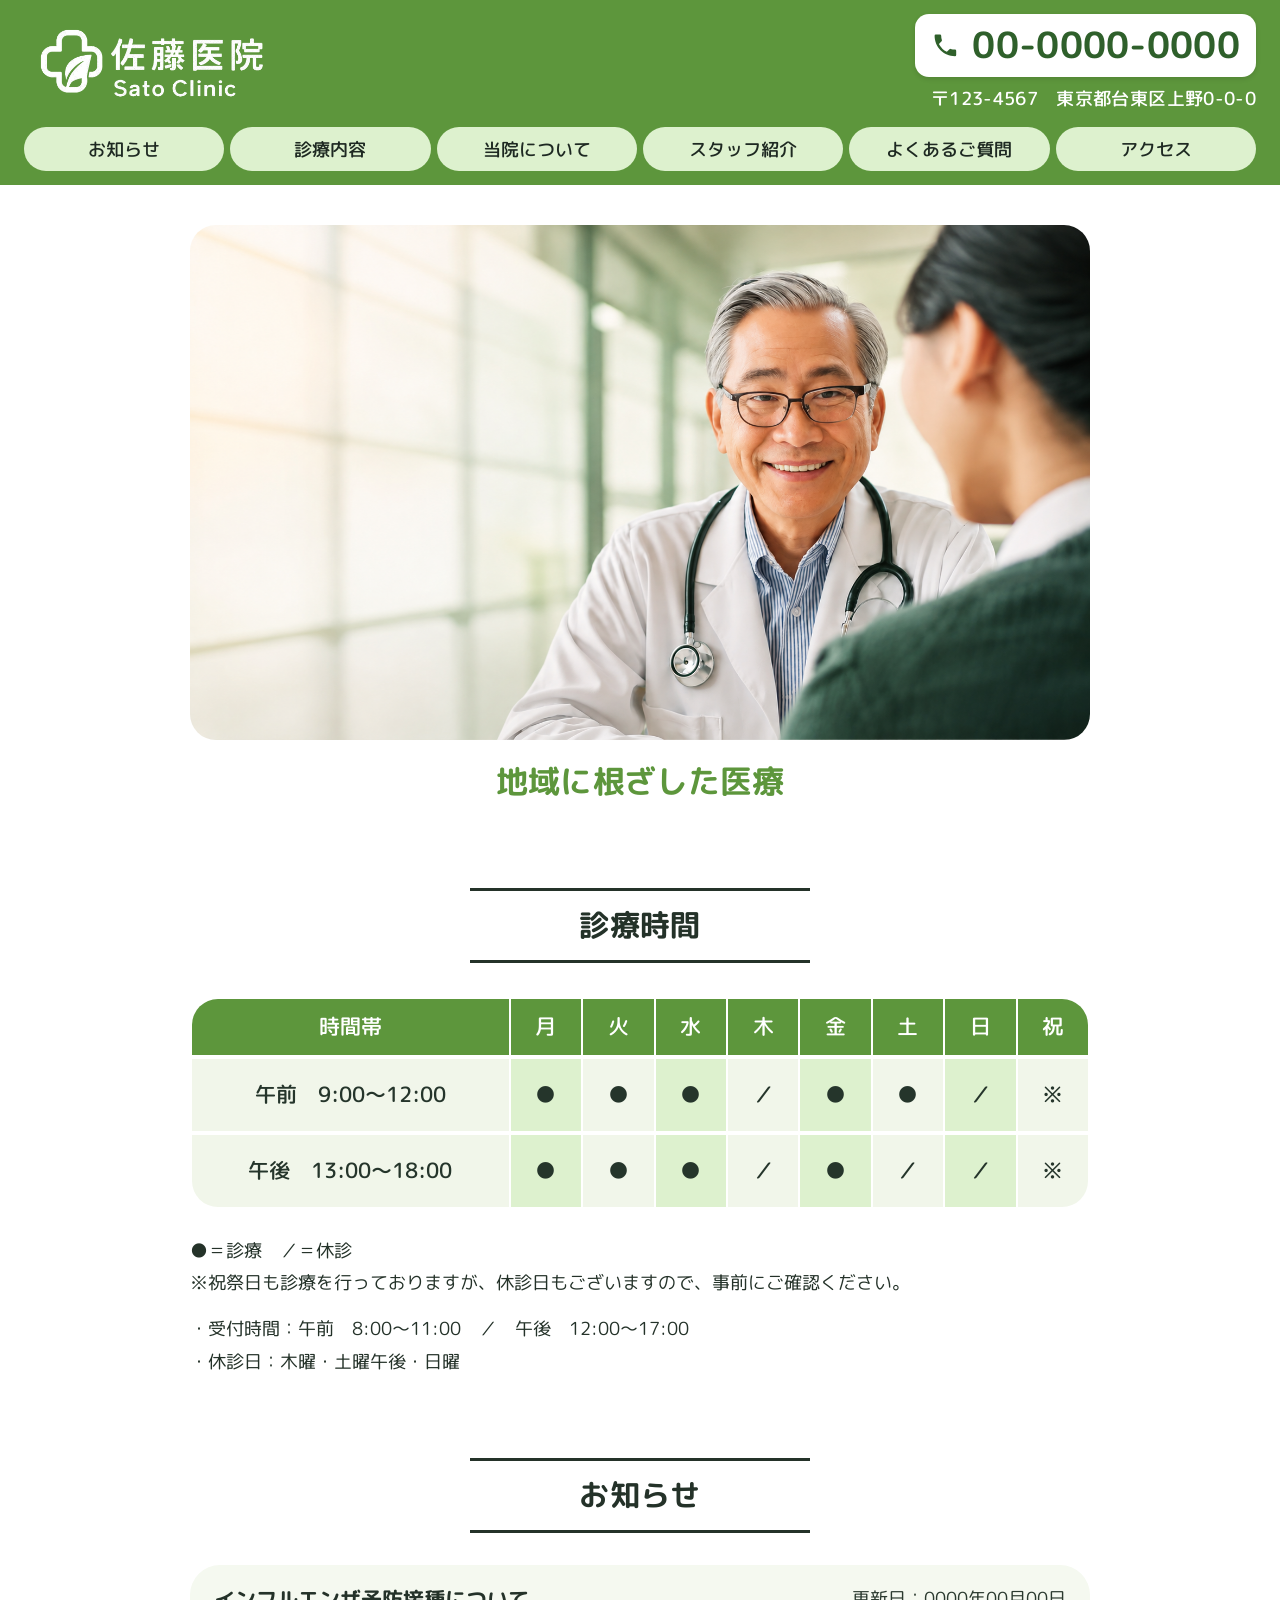
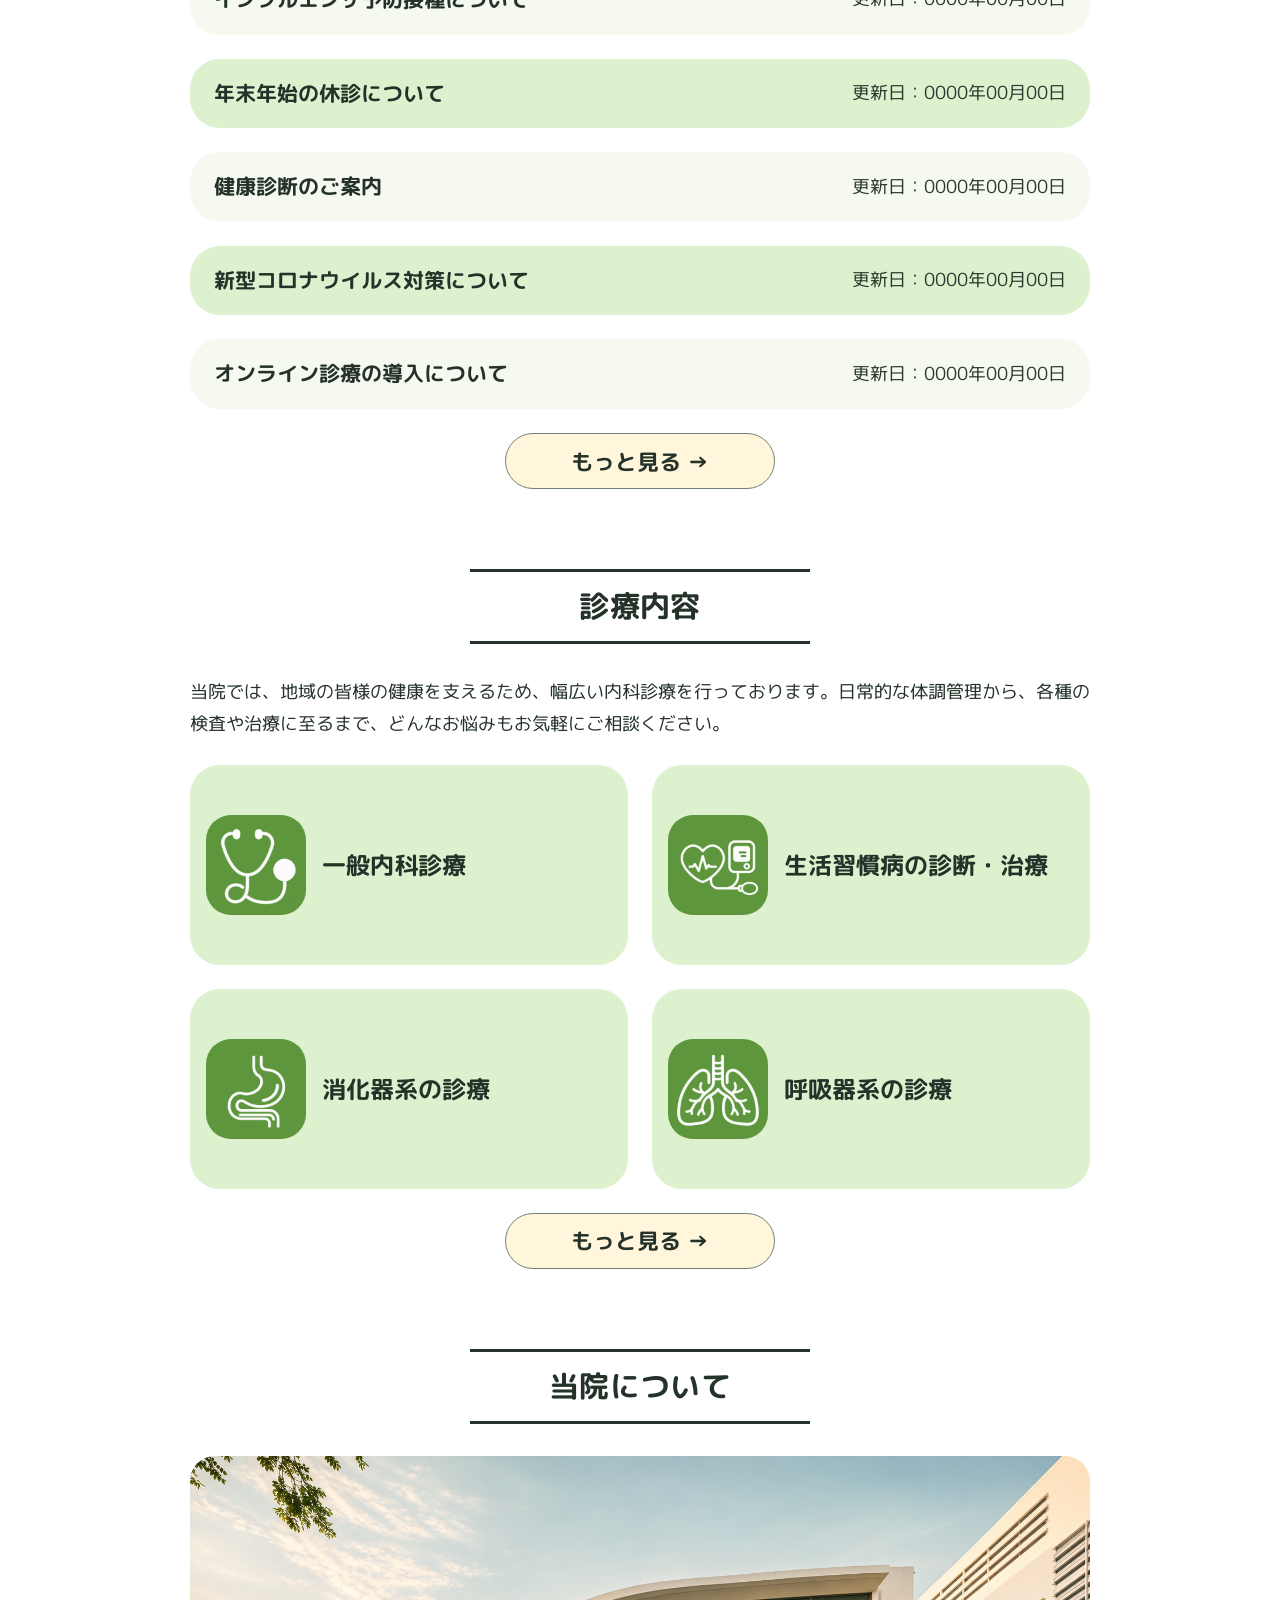
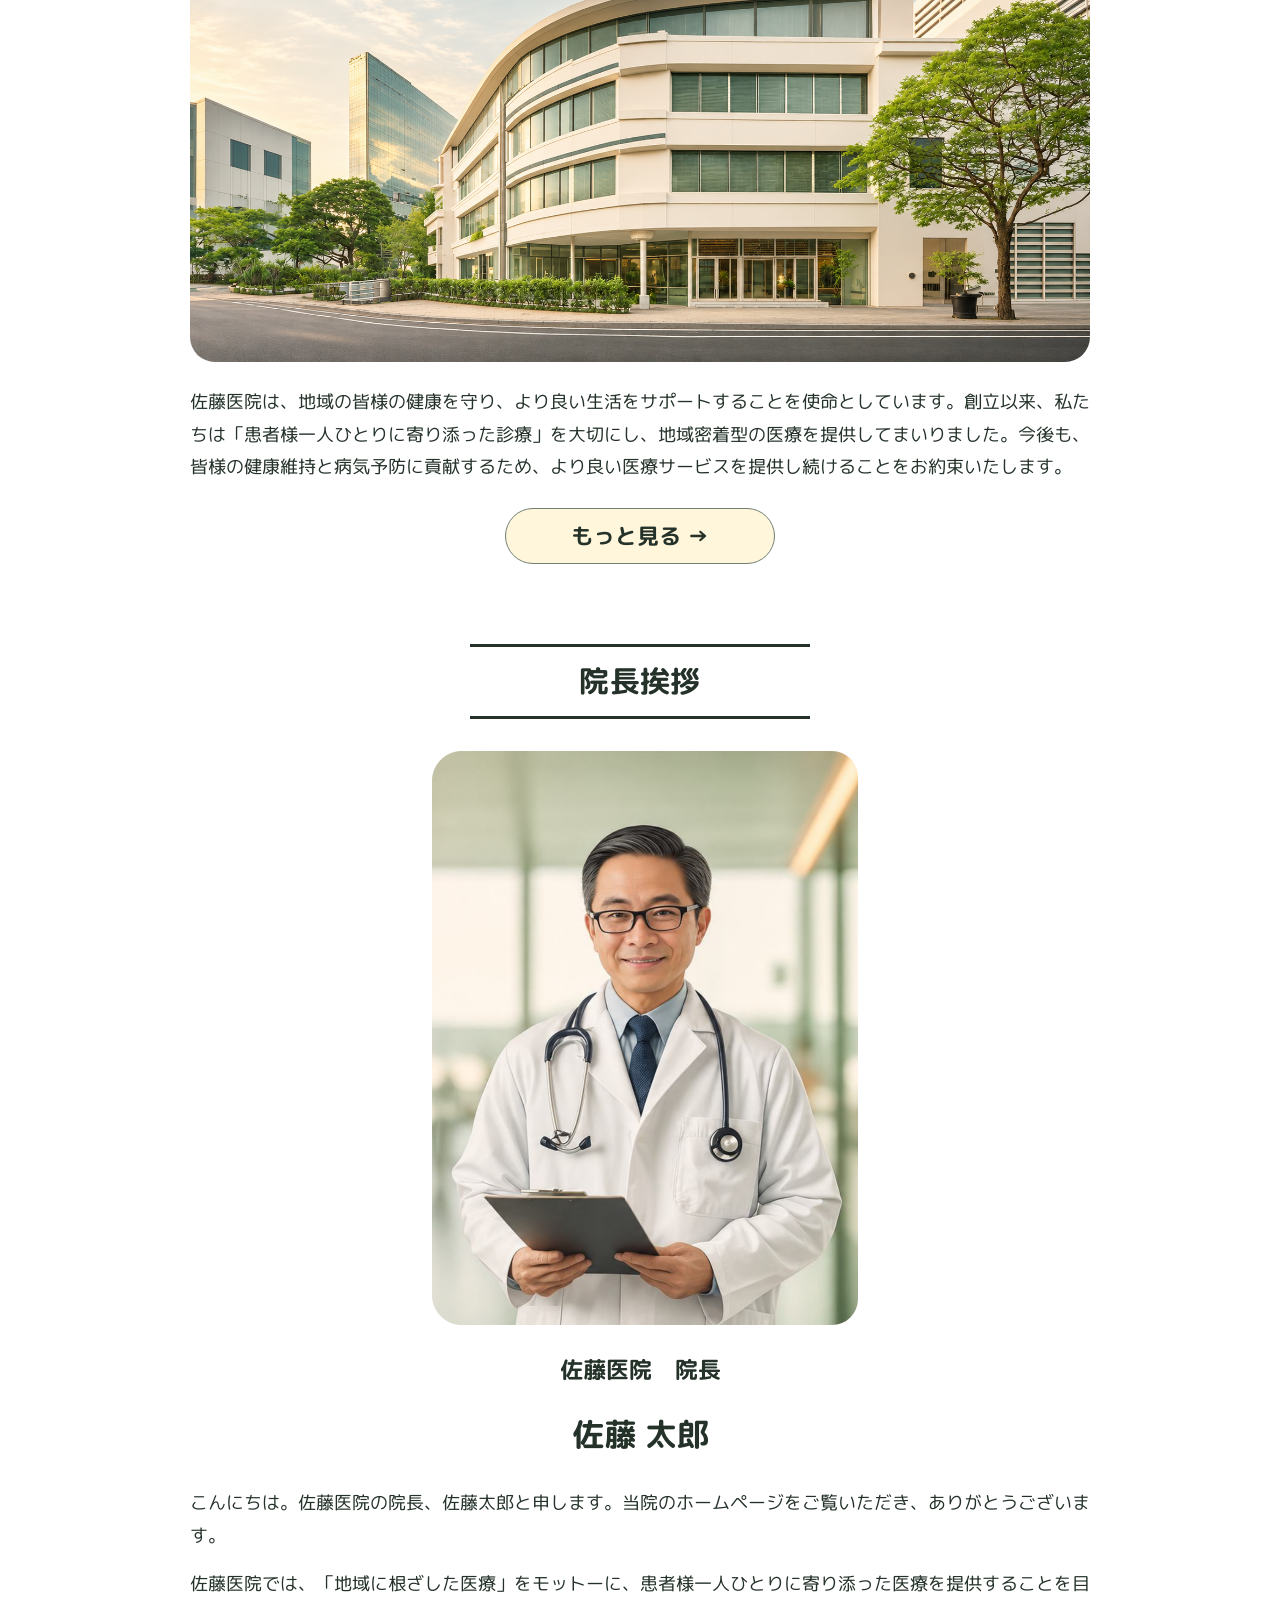
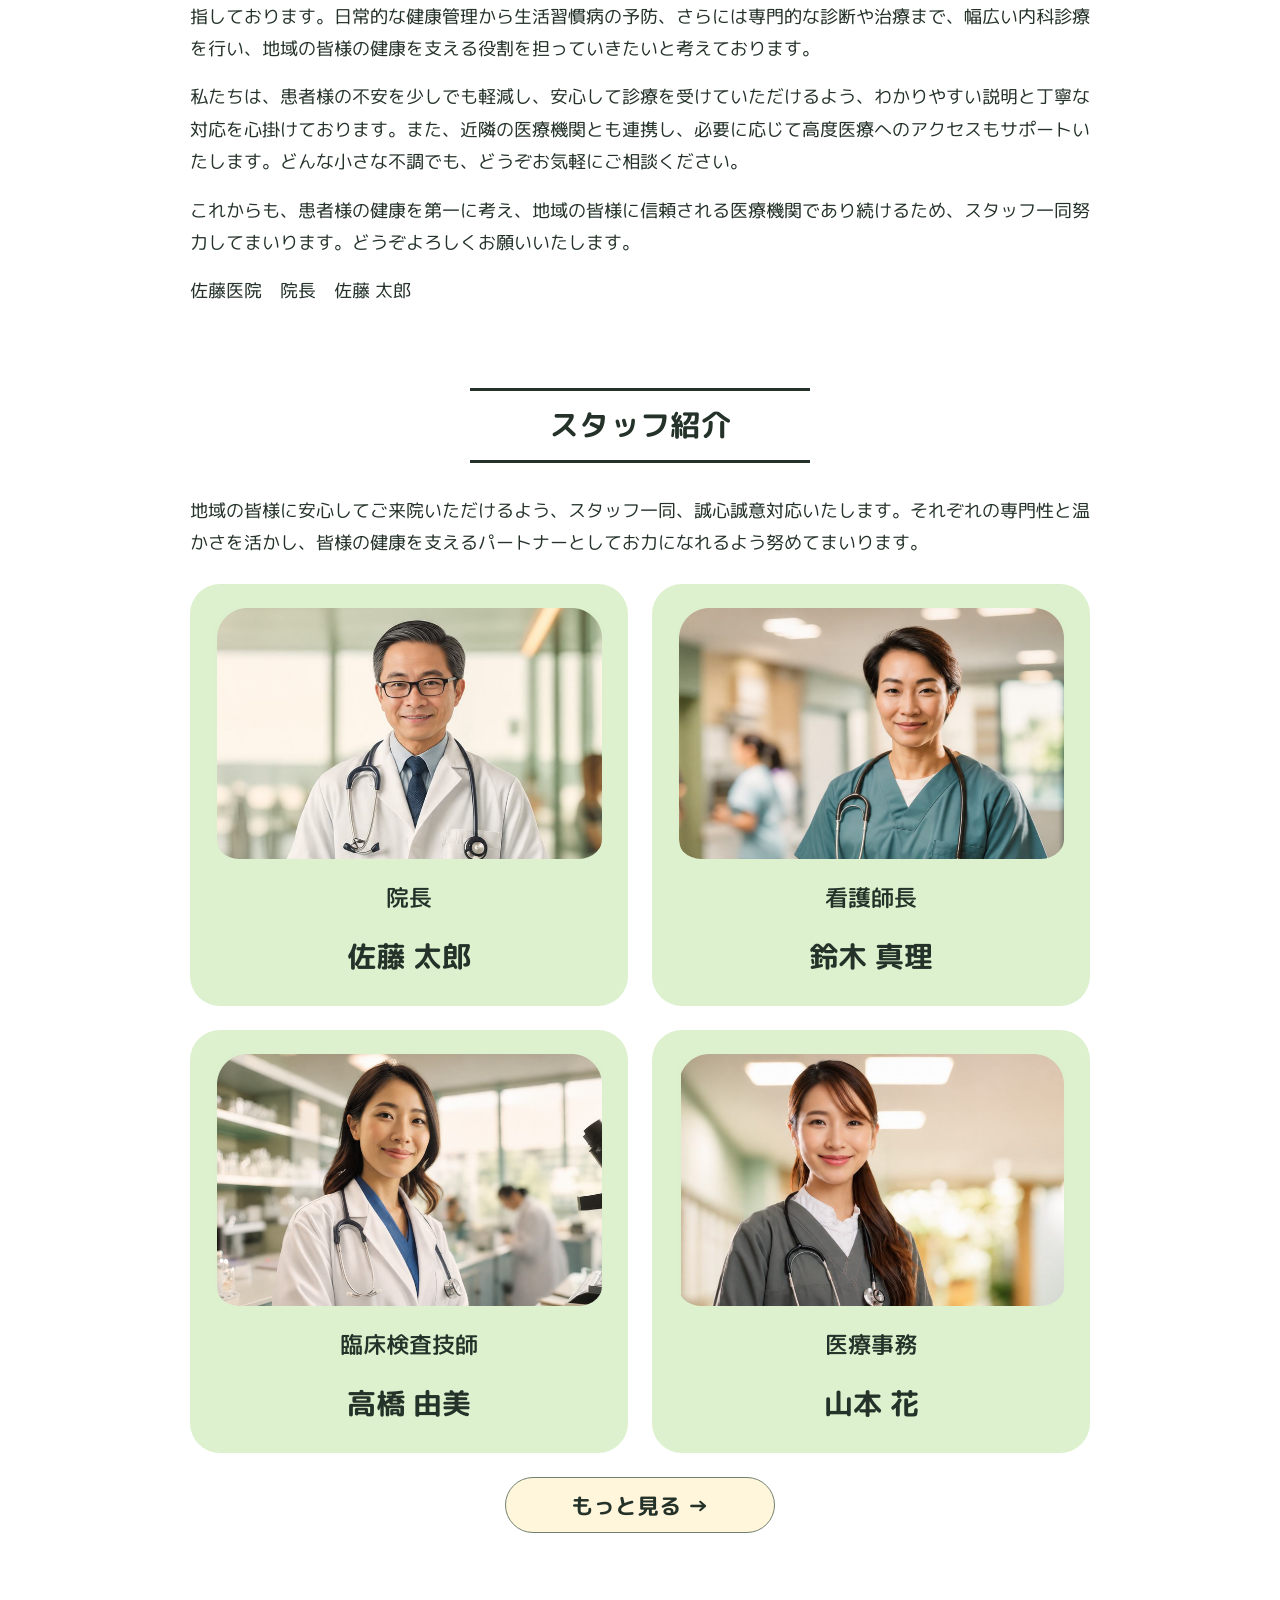
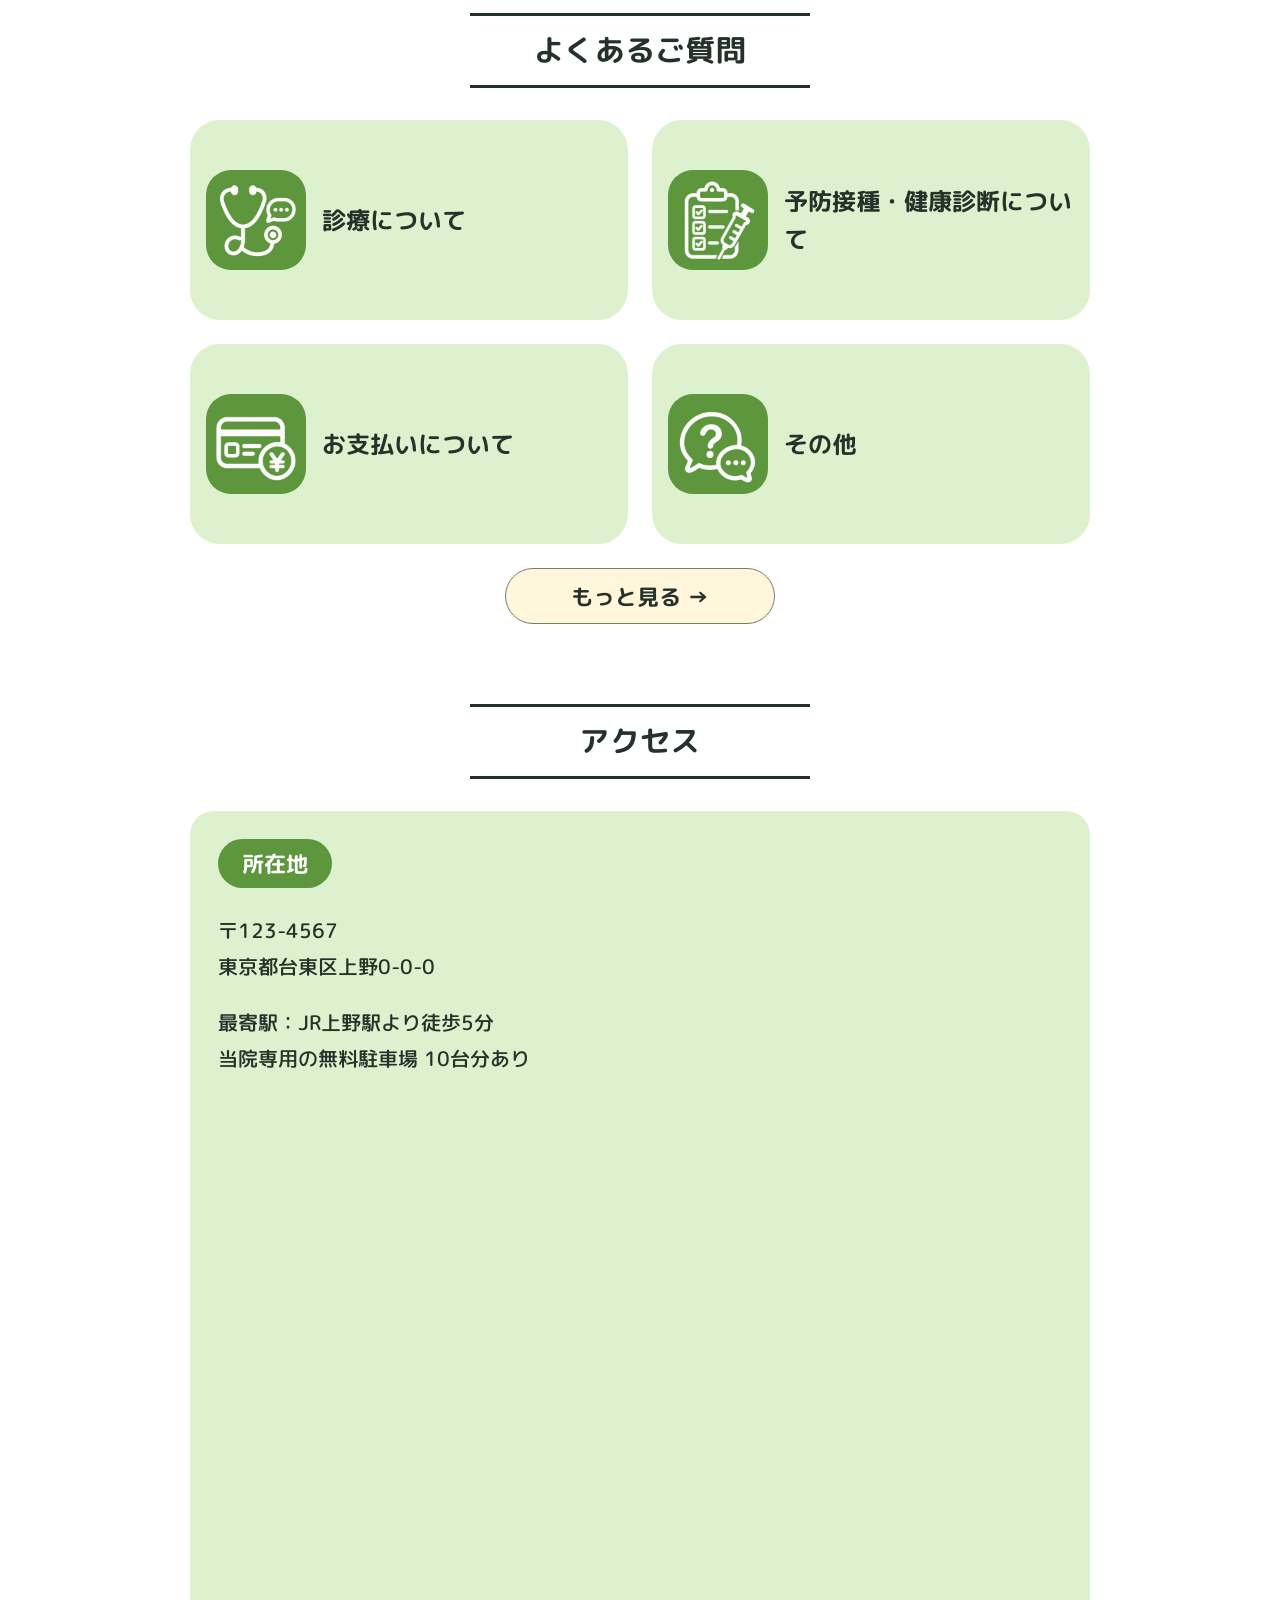
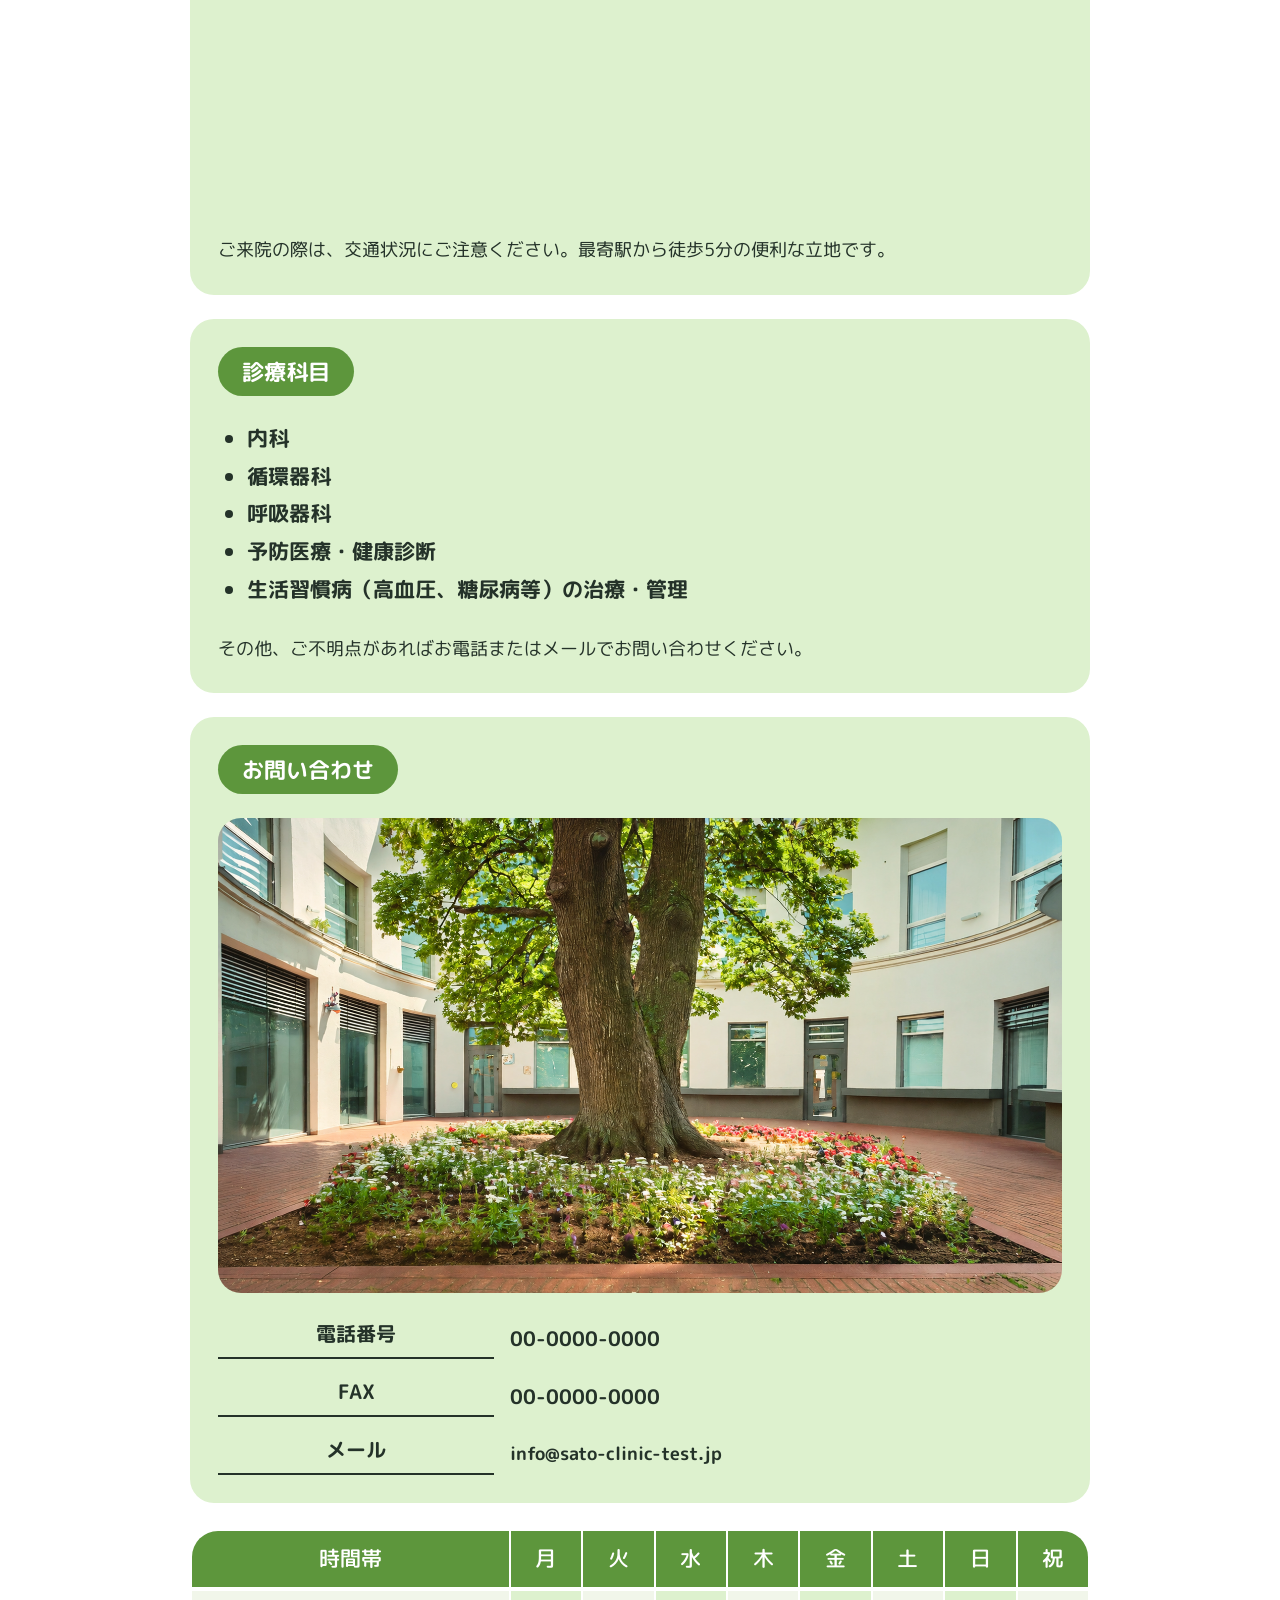
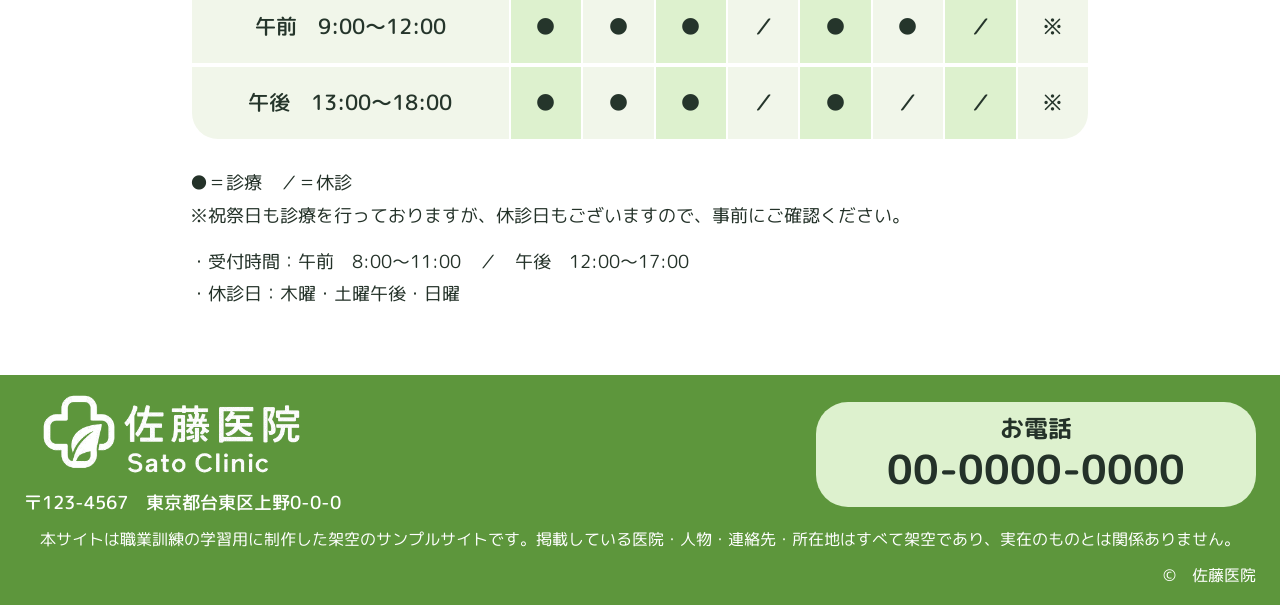
==== commit 9c143268: "ヘッダー、電話番号のデザインを変更。" ====
--- a/index.html
+++ b/index.html
@@ -25,7 +25,13 @@
           <a href="index.html" aria-label="佐藤医院 トップページ"><img src="./assets/logo.png" alt="" class="header-logo" alt="佐藤医院 Sato Clinic"></a>
           <!-- 変更: 連絡先を一塊に保ち、スマホでは電話番号・郵便番号・住所を3行にして高さを整える。 -->
           <div class="header-contact">
-            <div class="header-phone">00-0000-0000</div>
+            <!-- 変更: 白い角丸の電話ボタン全体から電話をかけられるようにする。 -->
+            <a class="header-phone" href="tel:0000000000" aria-label="電話をかける 00-0000-0000">
+              <svg class="header-phone-icon" xmlns="http://www.w3.org/2000/svg" viewBox="0 0 24 24" fill="currentColor" aria-hidden="true" focusable="false">
+                <path d="M6.62 10.79a15.05 15.05 0 0 0 6.59 6.59l2.2-2.2a1 1 0 0 1 1.02-.24c1.12.37 2.33.57 3.57.57a1 1 0 0 1 1 1V20a1 1 0 0 1-1 1C10.61 21 3 13.39 3 4a1 1 0 0 1 1-1h3.5a1 1 0 0 1 1 1c0 1.25.2 2.45.57 3.57a1 1 0 0 1-.25 1.02l-2.2 2.2Z"/>
+              </svg>
+              <span>00-0000-0000</span>
+            </a>
             <!-- 変更: 郵便番号と住所を分け、スマホだけ改行する。PCでは従来の全角スペースで横に並べる。 -->
             <!-- 変更: スマホではこの2行の左端をそろえ、上の電話番号は右揃えを維持する。 -->
             <div class="header-address"><span class="header-postal">〒123-4567</span><span class="header-address-separator">　</span><span class="header-street">東京都台東区上野0-0-0</span></div>
--- a/css/style.css
+++ b/css/style.css
@@ -119,14 +119,36 @@
   object-fit: contain;
 }
 
+/* 変更: 白地と濃い緑の電話ボタン。番号の折り返しを防ぎ、既存の可変文字サイズに追従する。 */
 .header-phone {
-  color: #fff;
-  /* 変更: ロゴの縮小に合わせ、電話番号を読みやすい範囲で小さくする。 */
+  display: inline-flex;
+  align-items: center;
+  justify-content: center;
+  gap: .35em;
+  min-height: 44px;
+  padding: 8px 16px;
+  border-radius: 14px;
+  background: #fff;
+  color: #2f602b;
+  box-shadow: 0 2px 5px rgb(0 0 0 / 12%);
+  white-space: nowrap;
+  overflow-wrap: normal;
   font-size: 36px;
   font-weight: 700;
   font-family: var(--font-bold);
   line-height: 1;
   letter-spacing: .3px;
+}
+
+/* 変更: 受話器は番号と同じ色で、文字サイズに合わせて伸縮する。 */
+.header-phone-icon {
+  width: .8em;
+  height: .8em;
+  flex-shrink: 0;
+}
+
+.header-phone:focus-visible {
+  outline-color: #2f602b;
 }
 
 .header-address {
@@ -324,6 +346,12 @@
 
 /* 変更: 更新日はタイトルより小さく、読みやすい18pxと濃い文字色を使う。 */
 .news-updated {
+  /* 変更: 日付全体が1行で収まる幅を基本にし、カードの内側の幅を上限にする。
+     幅が足りない場合だけ既存の折り返しを使い、文字サイズやカードの見た目を保つ。 */
+  width: max-content;
+  max-width: 100%;
+  min-width: 0;
+  white-space: normal;
   color: var(--sub);
   font-family: var(--font-body);
   font-size: 18px;
--- a/css/desktop.css
+++ b/css/desktop.css
@@ -1588,8 +1588,10 @@
 
   .header-phone {
     line-height: 1.1;
-    /* 変更: 段の幅をそろえても、電話番号は右端にそろえる。 */
-    text-align: right;
+    /* 変更: スマホでは余白と角丸を縮め、番号1行とタップ領域を確保する。 */
+    padding: 6px 10px;
+    border-radius: 10px;
+    align-self: flex-end;
   }
 
   .header-address {
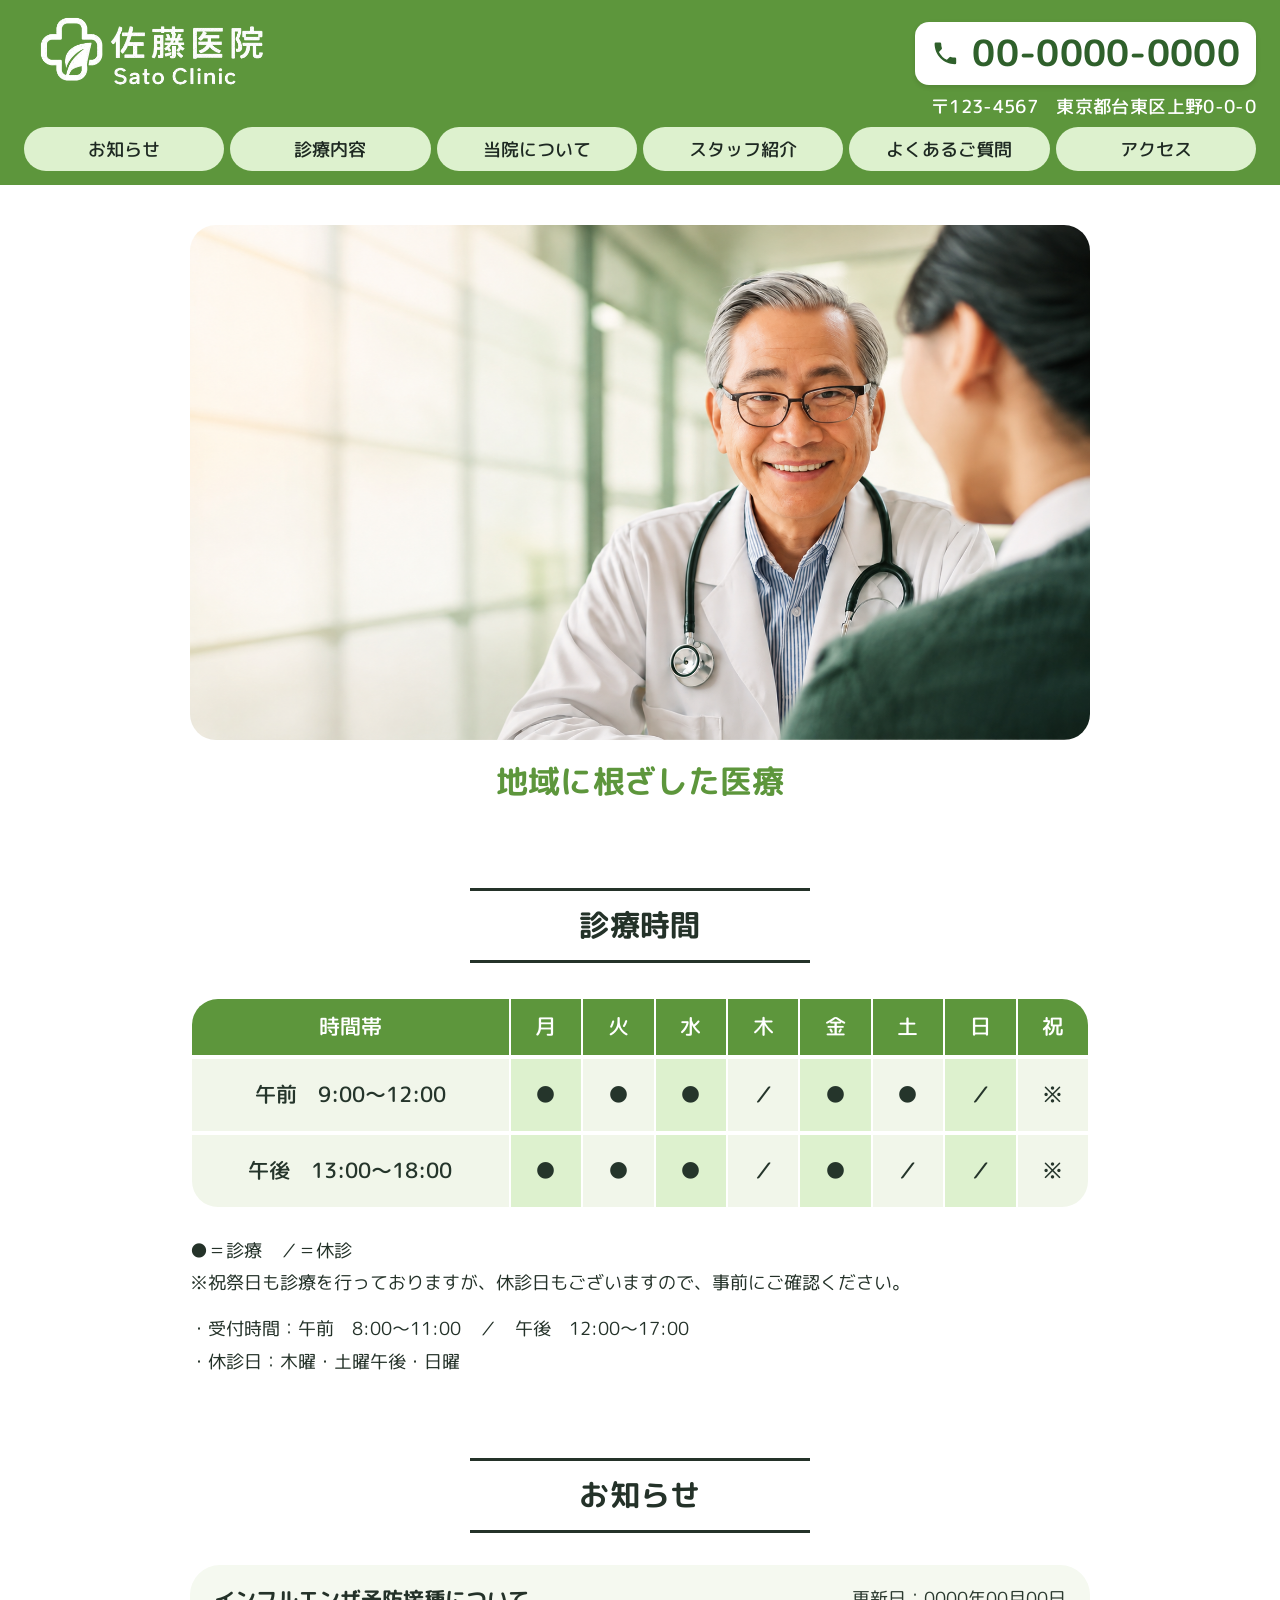
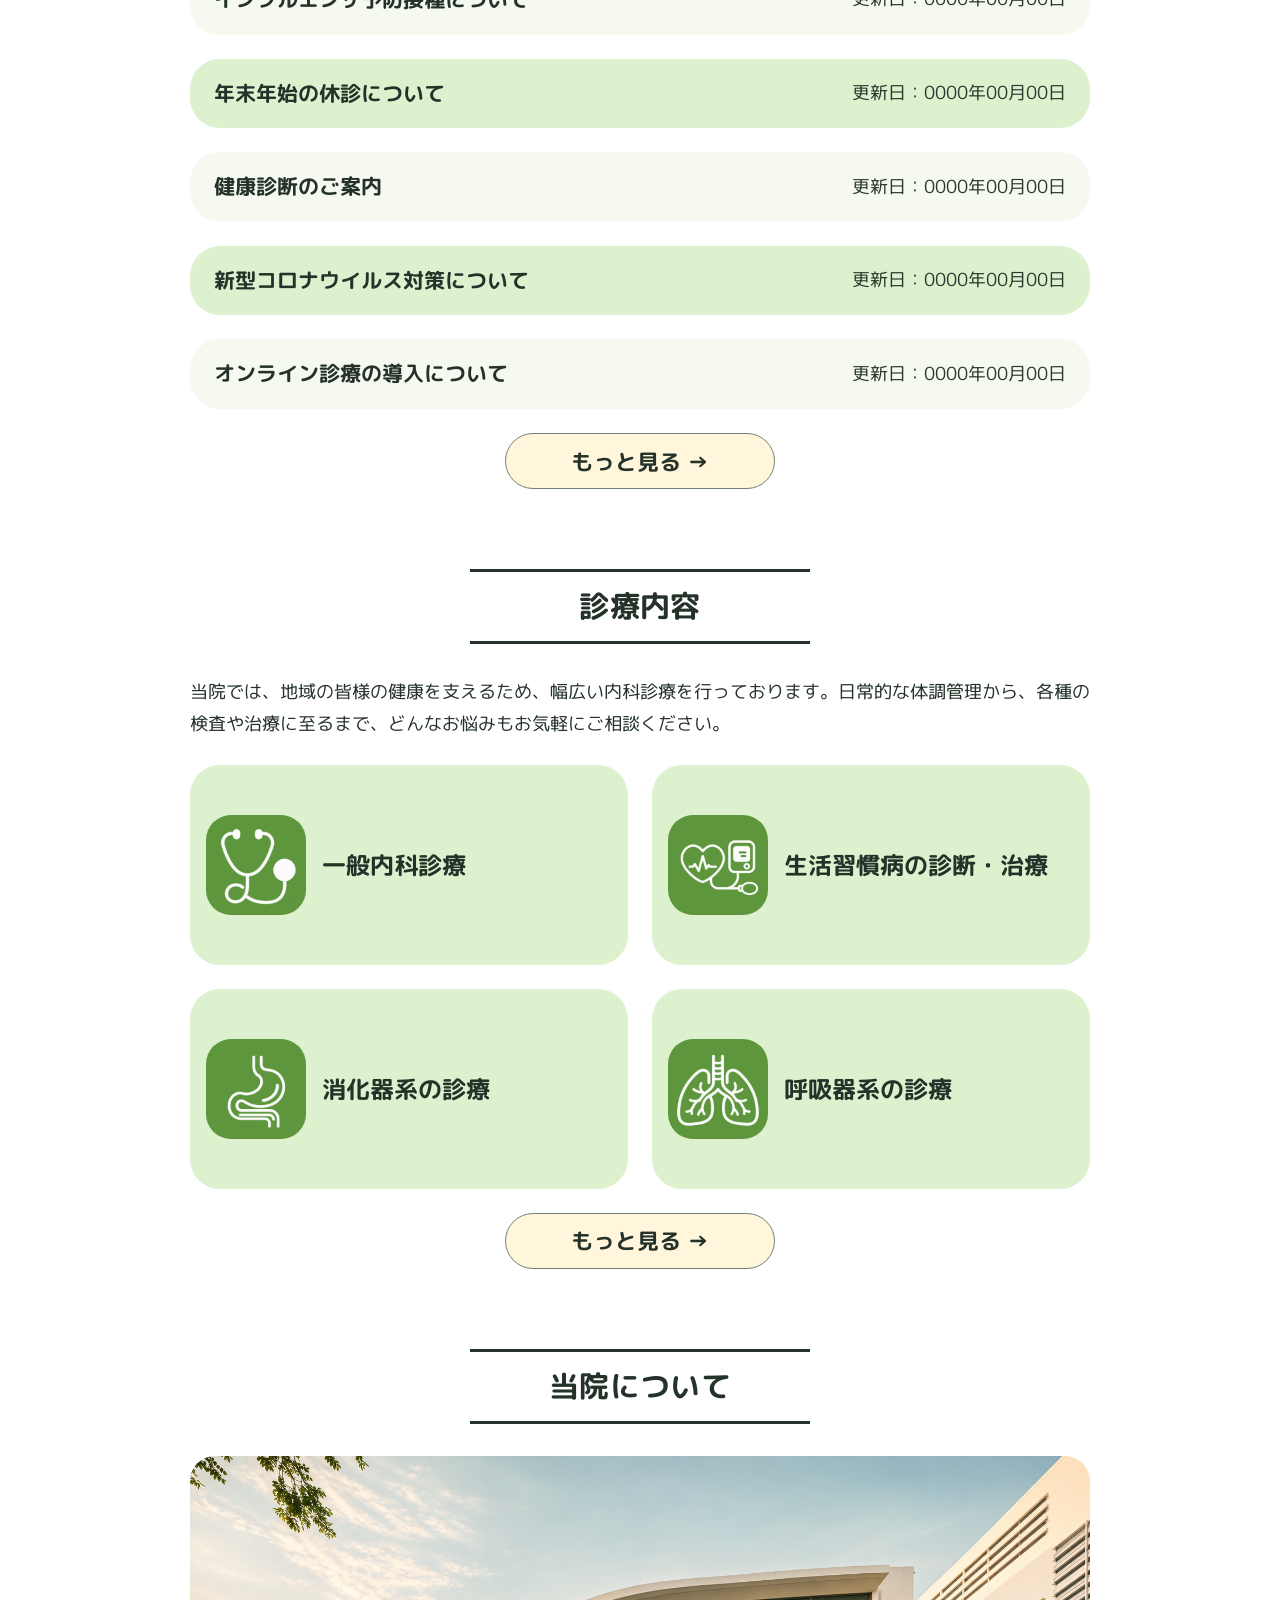
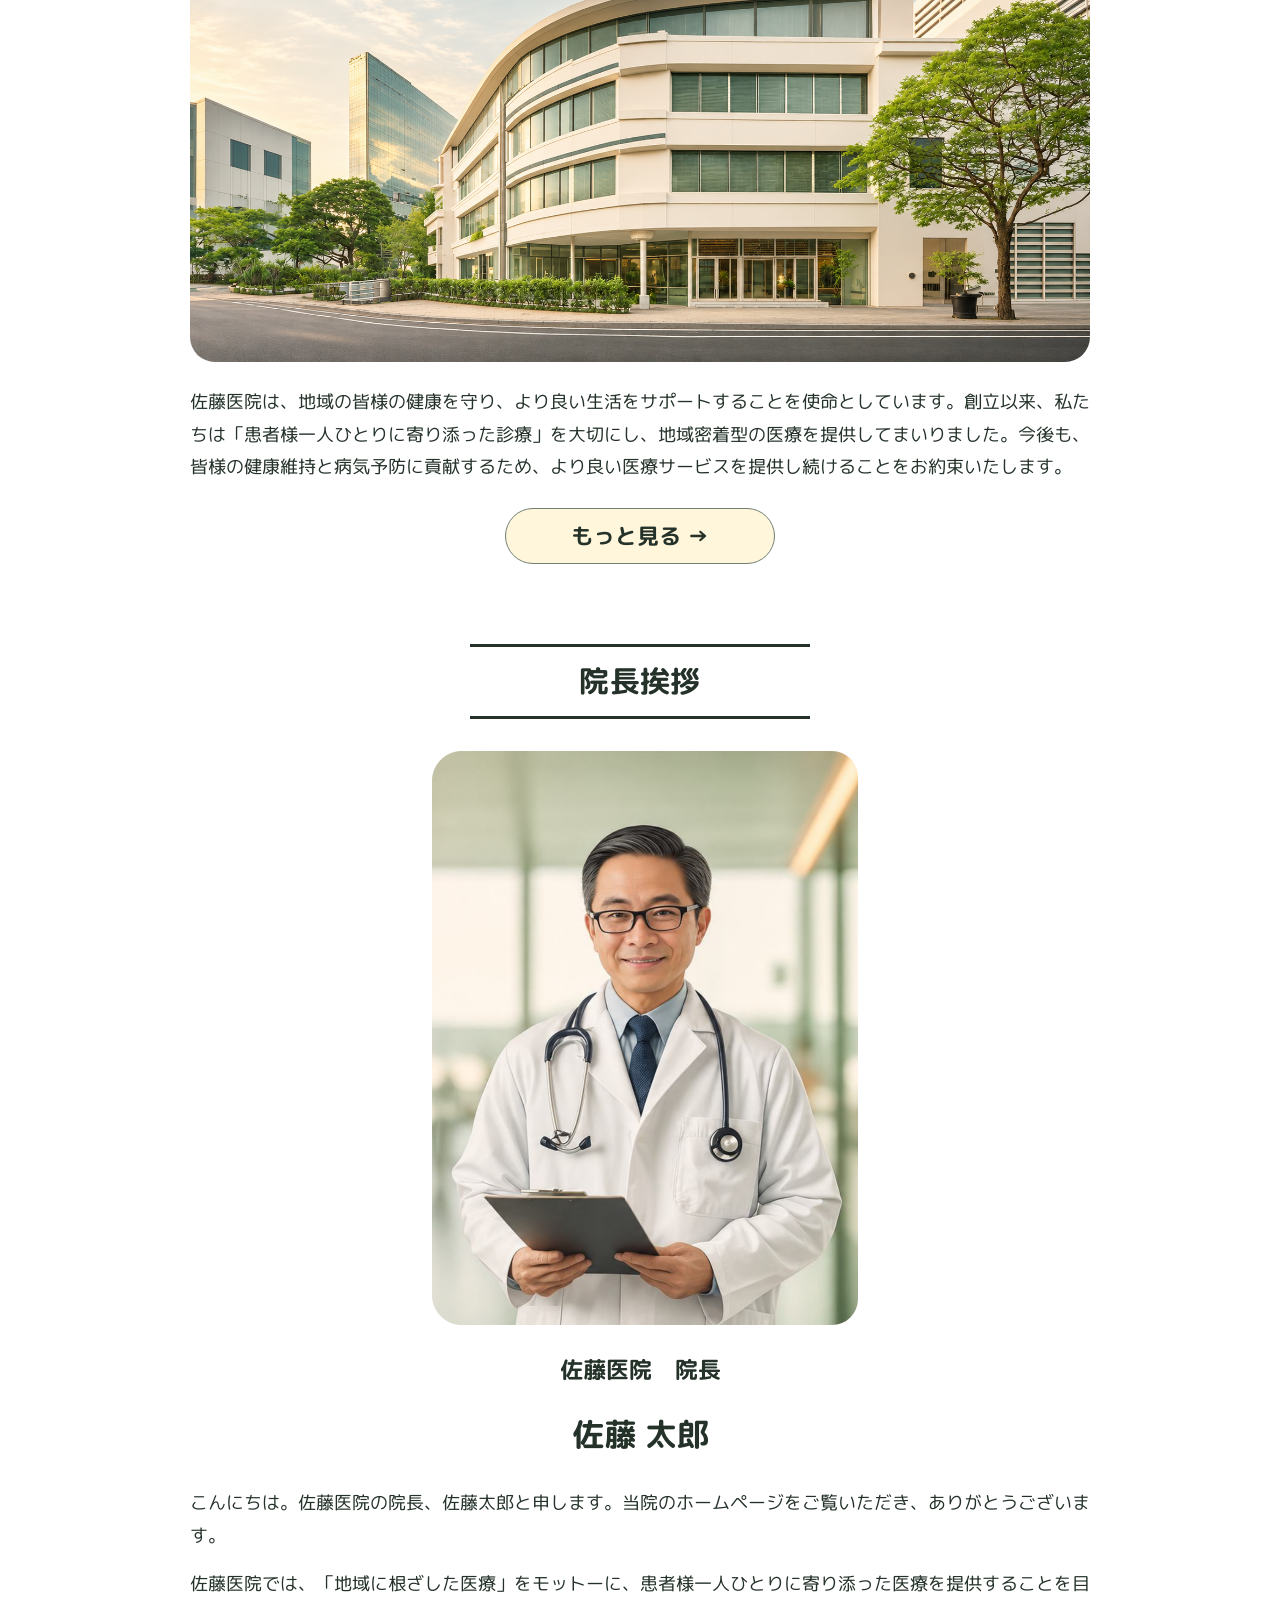
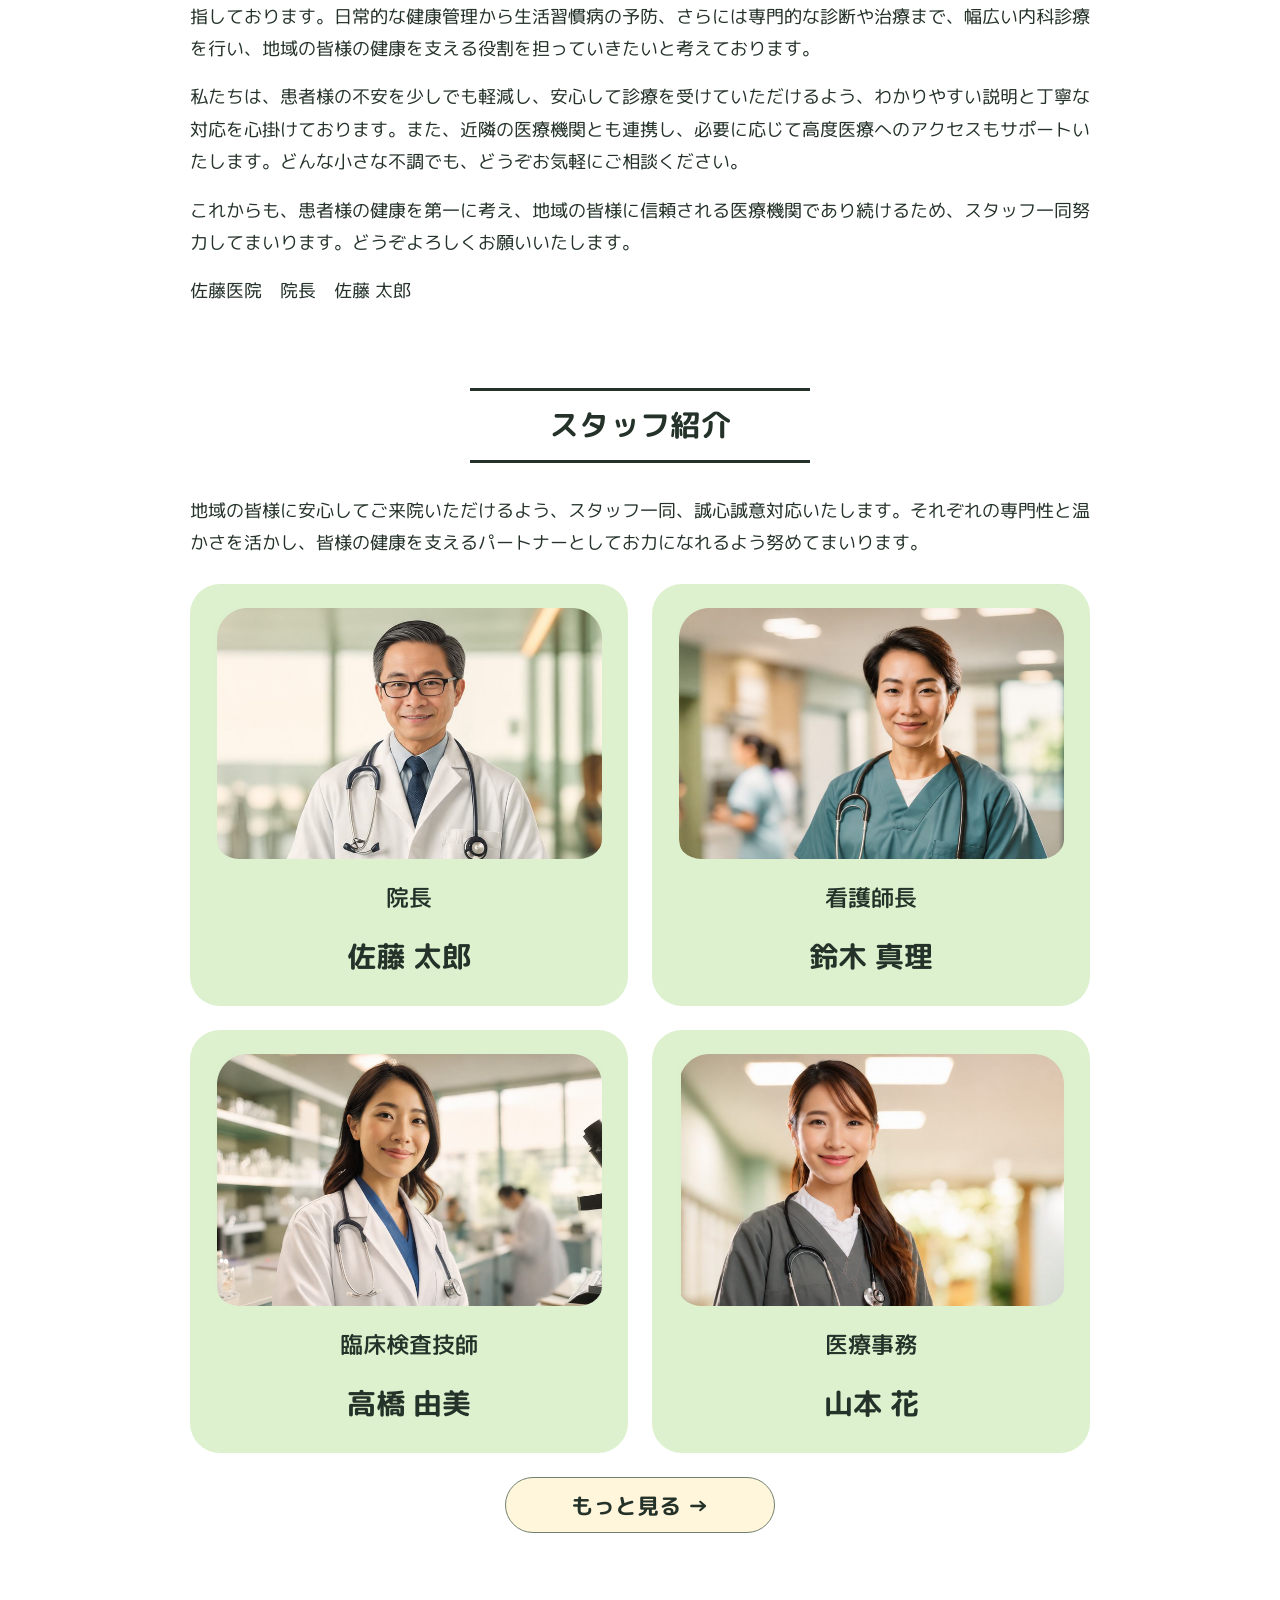
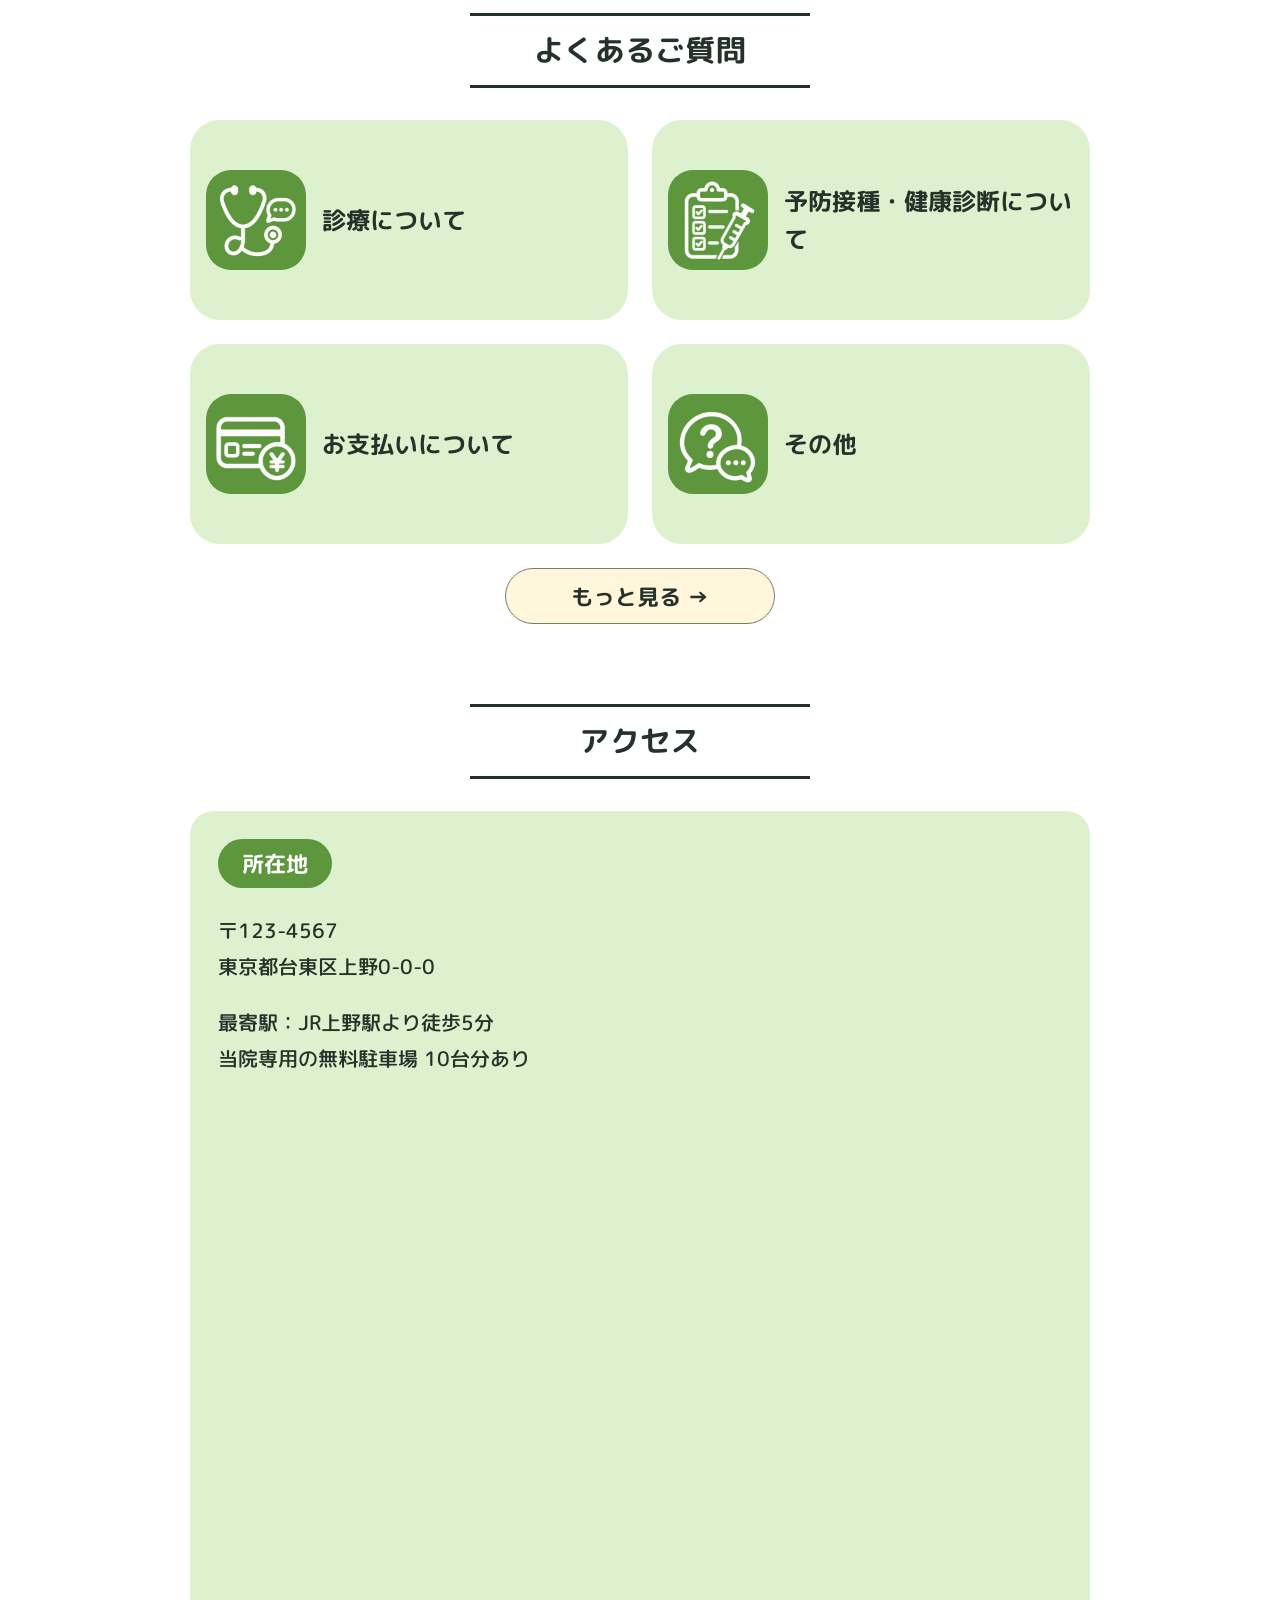
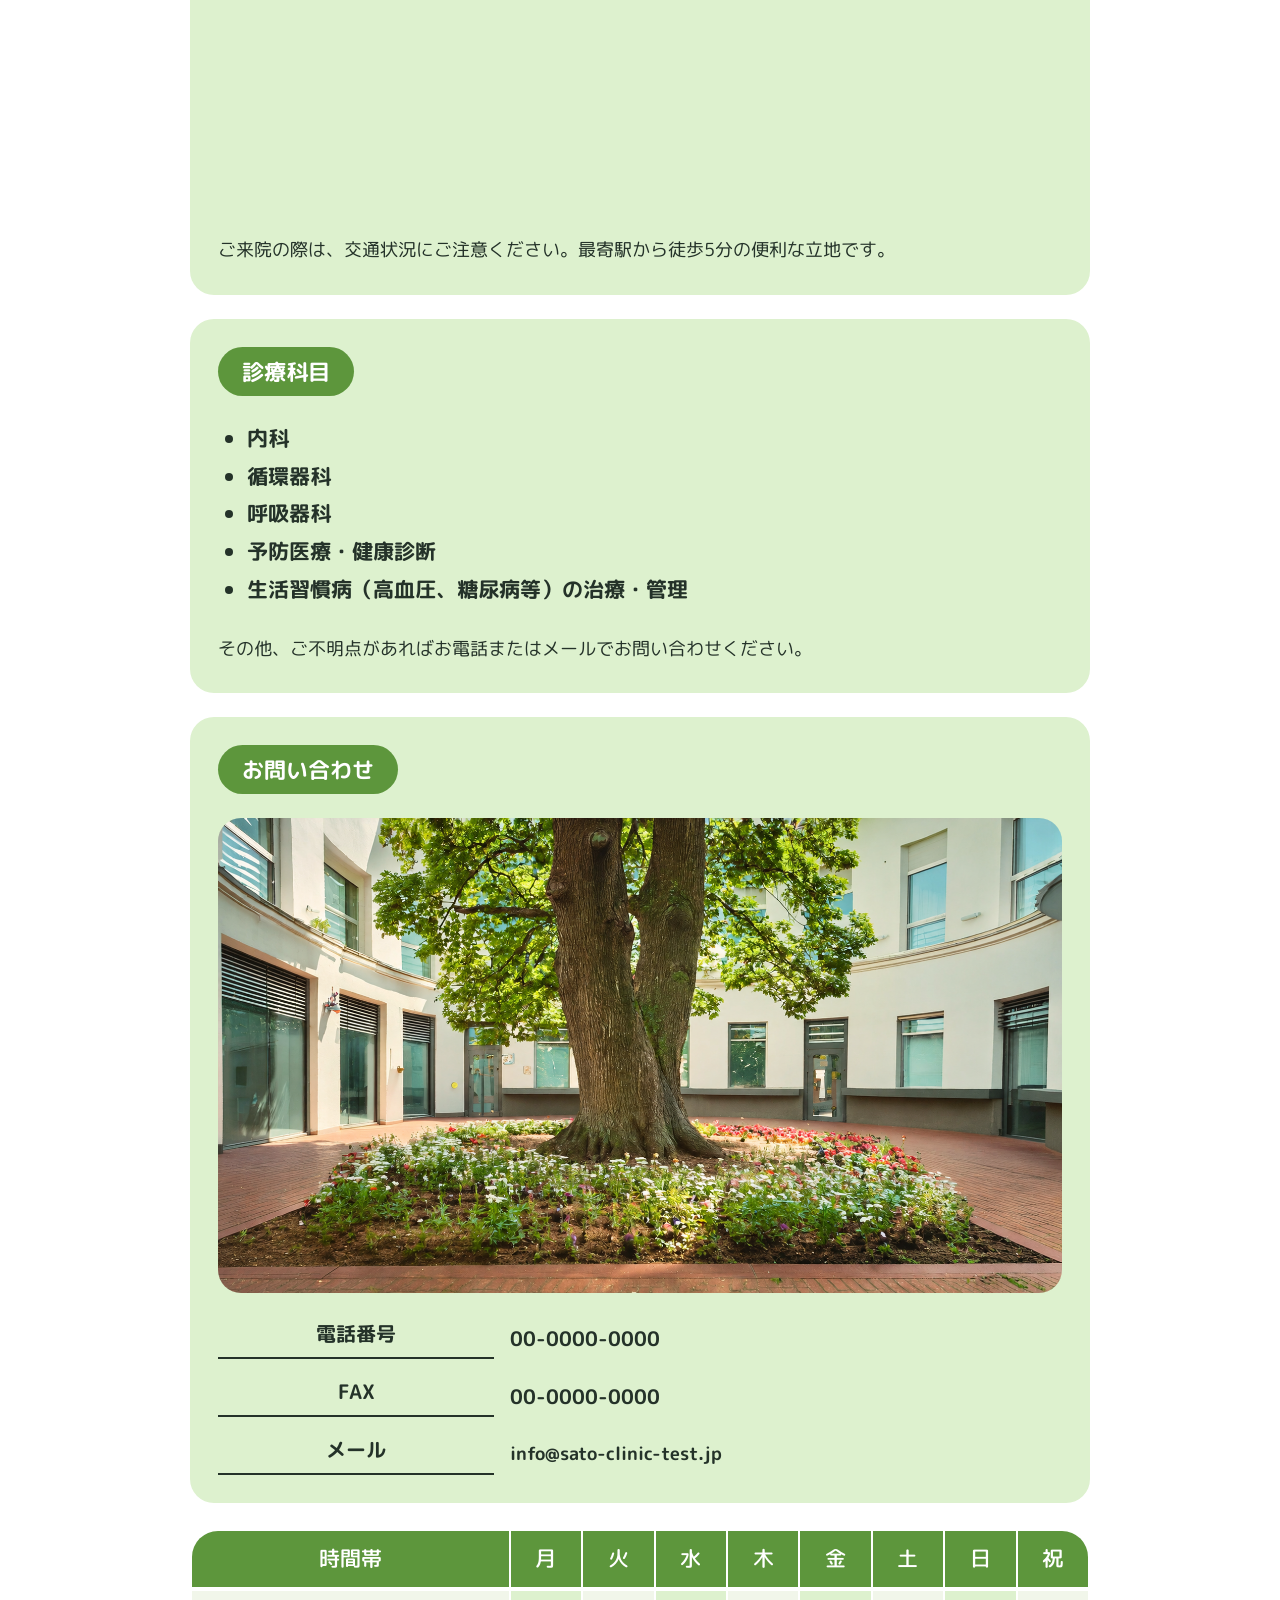
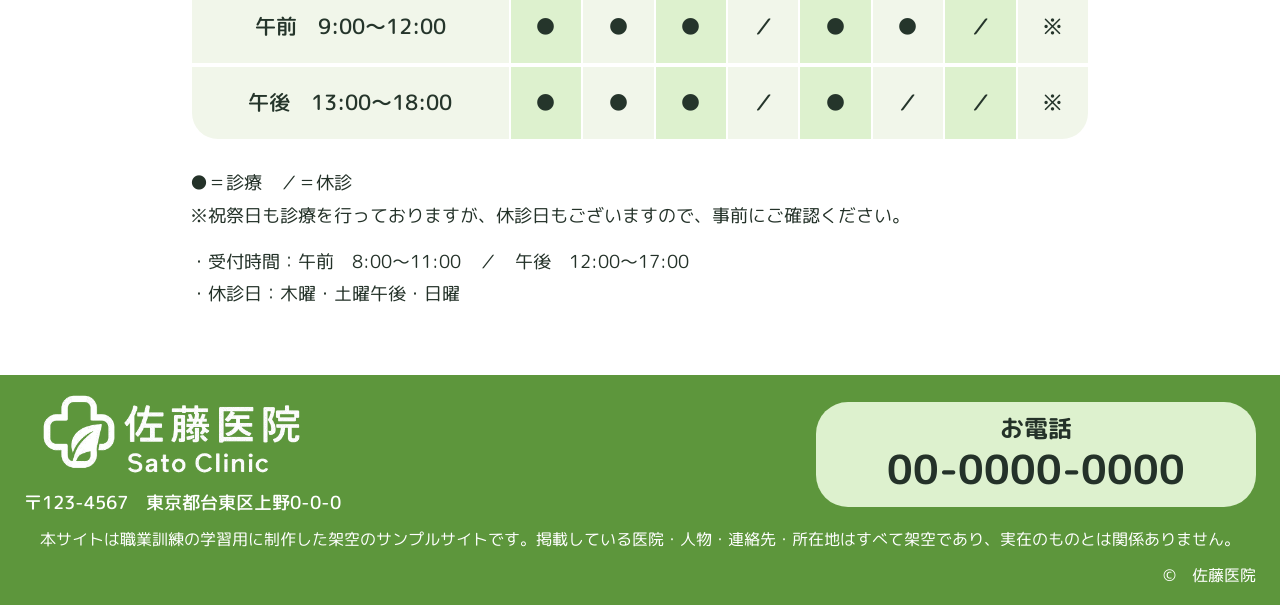
==== commit 5c4a57c4: "ヘッダー電話番号、ポップアップ作成。" ====
--- a/index.html
+++ b/index.html
@@ -395,5 +395,7 @@
     <script src="./js/news-dates.js"></script>
     <!-- 変更: 全ページ共通で、画面内に入った表示ブロックを一度だけフェードインさせる。 -->
     <script src="./js/scroll-reveal.js"></script>
+    <!-- 変更: 電話ボタンの見た目を保ち、ヘッダーとフッター共通の電話ポップアップを追加する。 -->
+    <script src="./js/phone-dialog.js"></script>
   </body>
 </html>
--- a/css/style.css
+++ b/css/style.css
@@ -87,7 +87,8 @@
 .header-info {
   display: flex;
   flex-wrap: wrap;
-  align-items: center;
+  /* 変更: ロゴと連絡先を上辺でそろえる。電話番号・郵便番号・住所の段間隔とヘッダー上部の余白は維持する。 */
+  align-items: flex-start;
   justify-content: space-between;
   gap: 16px;
   width: 100%;
@@ -102,6 +103,8 @@
   display: flex;
   flex-direction: column;
   align-items: flex-end;
+  /* 変更: ロゴ・ナビの配置と段間隔を保ち、電話ボタンと住所をまとめて8px下げる。 */
+  transform: translateY(8px);
   /* 変更: 電話番号と住所の間隔を縮め、固定ヘッダーの高さを抑える。 */
   gap: 8px;
   /* 変更: 狭い画面では住所を枠内で改行できるよう、連絡先の幅に上限を設ける。 */
@@ -859,6 +862,160 @@
   font-size: 21px;
 }
 
+/* 変更: 電話ポップアップ表示中だけ背景のスクロールを止める。
+   スクロールバー分の余白はJSで計算し、閉じたら元の表示に戻す。 */
+html.phone-dialog-open,
+.phone-dialog-open body {
+  overflow: hidden;
+}
+
+.phone-dialog-open body {
+  padding-right: var(--phone-scrollbar-width, 0px);
+}
+
+/* 変更: dialogは通常のページ配置から独立するため、既存ヘッダー・本文・フッターを動かさない。
+   幅は画面の左右16pxを除いた範囲、高さは画面内に収め、低い画面では内部をスクロールする。 */
+.phone-dialog {
+  width: min(440px, calc(100% - 32px));
+  max-width: calc(100% - 32px);
+  max-height: calc(100vh - 32px);
+  max-height: calc(100dvh - 32px);
+  margin: auto;
+  padding: 0;
+  border: 0;
+  border-radius: 20px;
+  background: #fff;
+  color: var(--ink);
+  box-shadow: 0 12px 40px rgb(0 0 0 / 25%);
+  font-family: var(--font-body);
+  font-size: 16px;
+  line-height: 1.6;
+  overflow: auto;
+  overscroll-behavior: contain;
+}
+
+.phone-dialog::backdrop {
+  background: rgb(0 0 0 / 50%);
+}
+
+.phone-dialog-content {
+  position: relative;
+  padding: 64px 28px 24px;
+  text-align: center;
+}
+
+.phone-dialog-close {
+  position: absolute;
+  top: 10px;
+  right: 10px;
+  display: grid;
+  place-items: center;
+  width: 44px;
+  height: 44px;
+  padding: 0;
+  border: 0;
+  border-radius: 50%;
+  background: var(--soft);
+  color: #2f602b;
+  font: inherit;
+  font-size: 30px;
+  line-height: 1;
+  cursor: pointer;
+}
+
+.phone-dialog h2 {
+  margin: 0;
+  font-family: var(--font-bold);
+  font-size: clamp(16px, 4.5vw, 22px);
+  font-weight: 700;
+  overflow-wrap: anywhere;
+}
+
+.phone-dialog-number {
+  margin: 20px 0 24px;
+  color: #2f602b;
+  font-family: var(--font-bold);
+  font-size: clamp(22px, 7vw, 36px);
+  font-weight: 700;
+  line-height: 1.3;
+  white-space: nowrap;
+  user-select: text;
+}
+
+.phone-dialog-actions {
+  display: flex;
+  flex-direction: column;
+  gap: 16px;
+}
+
+.phone-dialog-action {
+  display: flex;
+  align-items: center;
+  justify-content: center;
+  gap: 10px;
+  min-height: 52px;
+  padding: 12px;
+  border: 2px solid #2f602b;
+  border-radius: 12px;
+  font: inherit;
+  font-weight: 700;
+  line-height: 1.5;
+  cursor: pointer;
+}
+
+.phone-dialog-call {
+  background: #2f602b;
+  color: #fff;
+}
+
+.phone-dialog-copy {
+  background: #fff;
+  color: #2f602b;
+}
+
+.phone-dialog-action svg {
+  flex-shrink: 0;
+  width: 22px;
+  height: 22px;
+}
+
+.phone-dialog :focus-visible {
+  outline: 3px solid #2f602b;
+  outline-offset: 3px;
+}
+
+.phone-dialog-copy:disabled {
+  opacity: .65;
+  cursor: wait;
+}
+
+.phone-dialog-status {
+  min-height: 1.6em;
+  margin: 16px 0 0;
+  font-size: 16px;
+  overflow-wrap: anywhere;
+}
+
+/* 変更: 代替コピー用の入力欄は見えない位置に固定し、表示やスクロールを動かさない。 */
+.phone-dialog-copy-field {
+  position: fixed;
+  top: 0;
+  left: 0;
+  width: 1px;
+  height: 1px;
+  padding: 0;
+  opacity: 0;
+  font-size: 16px;
+  pointer-events: none;
+}
+
+/* 変更: スマホでは内側の余白だけ縮め、16px以上の文字と52px以上の操作ボタンを維持する。 */
+@media (max-width: 480px) {
+  .phone-dialog-content {
+    padding: 60px 16px 20px;
+  }
+}
+
 /* 変更: 全6ページ共通。JSで監視を開始したブロックを下20pxから0.6秒で表示する。
    JS無効・IntersectionObserver非対応時はクラスが付かず、通常表示を維持する。 */
 .page-main .scroll-reveal {
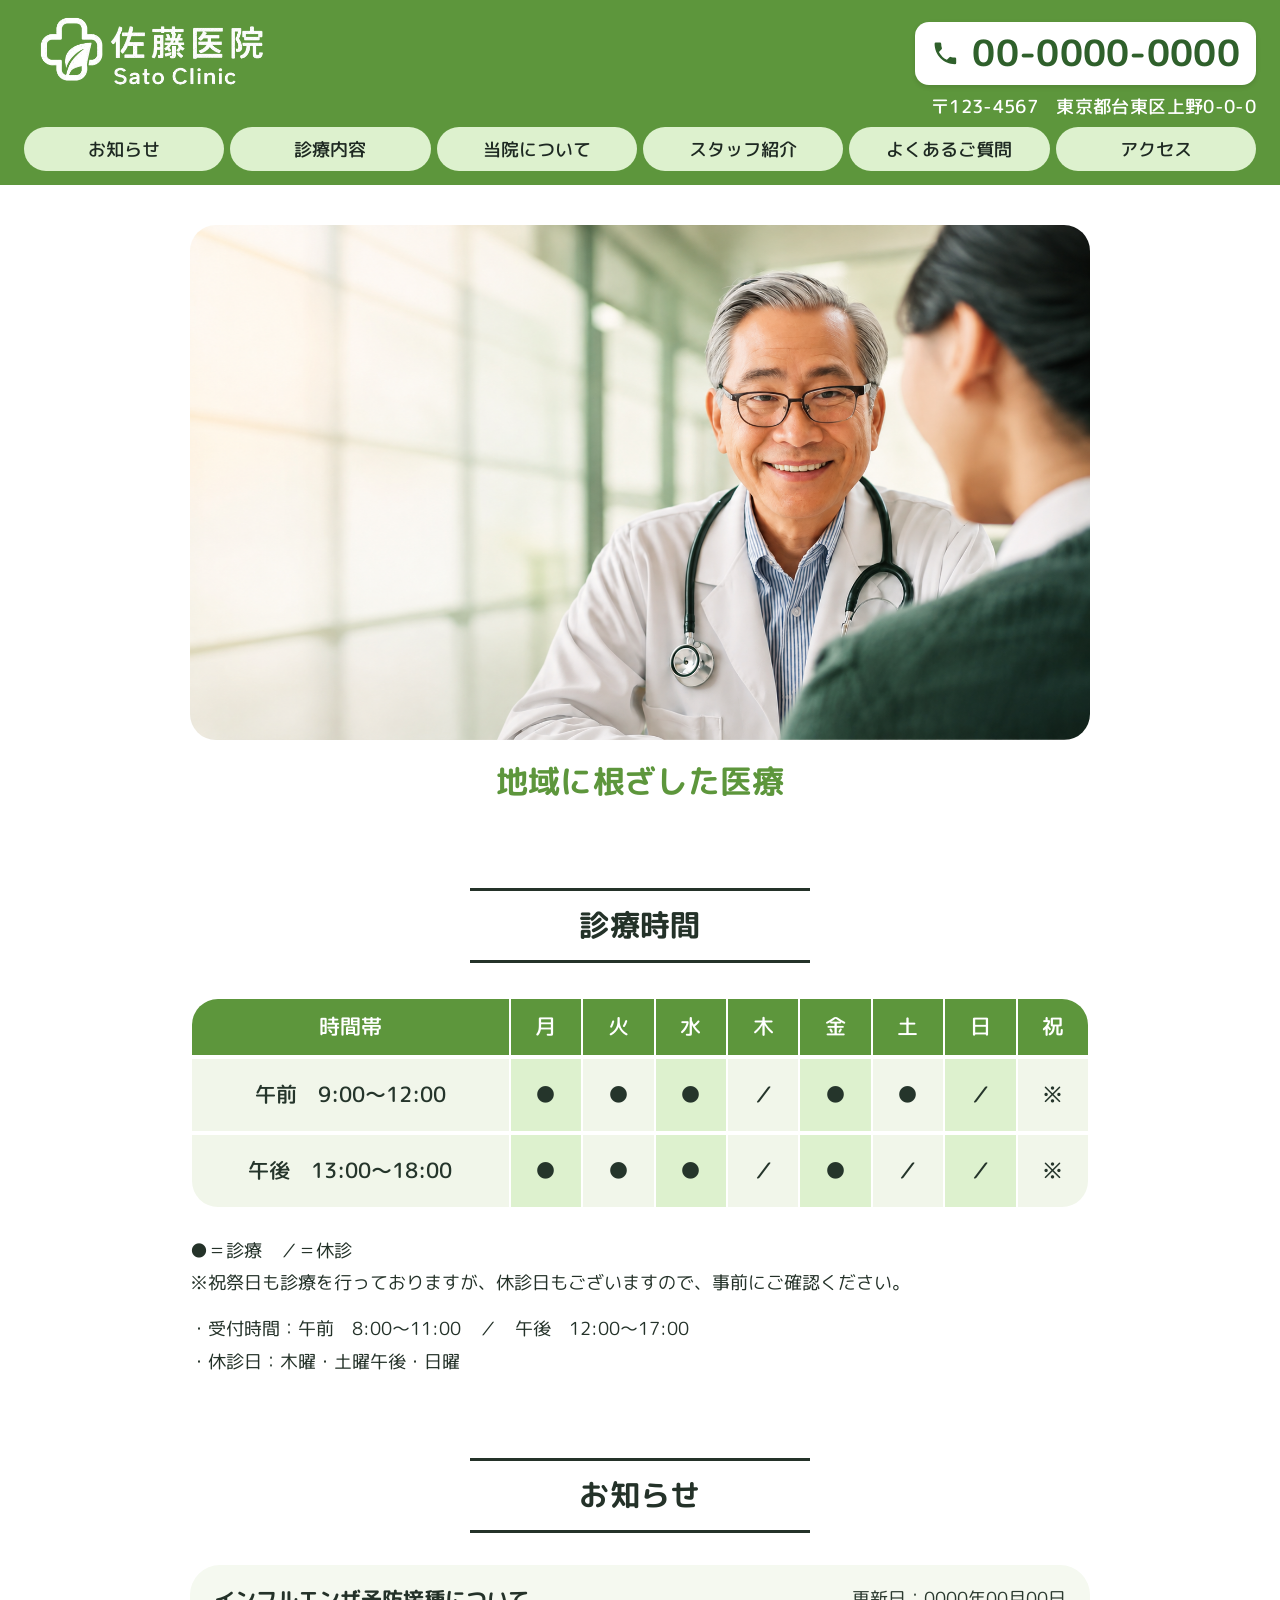
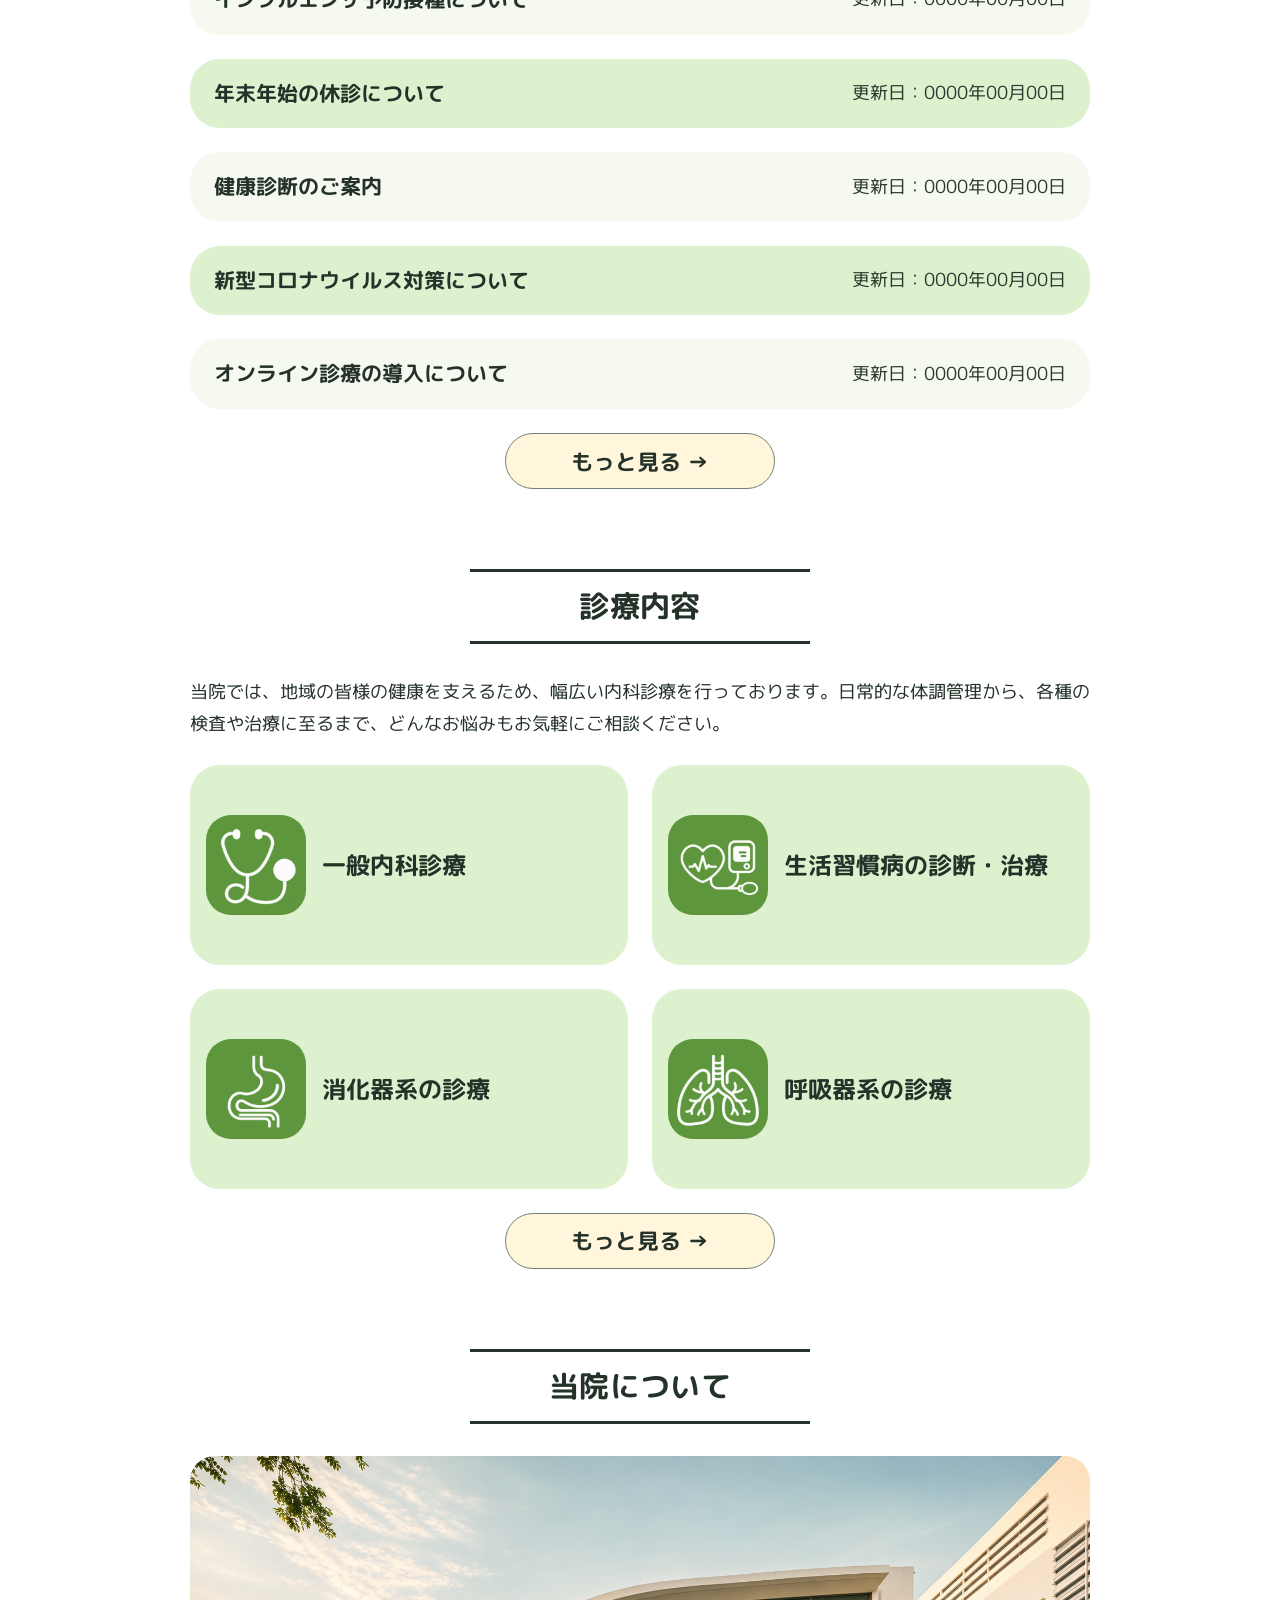
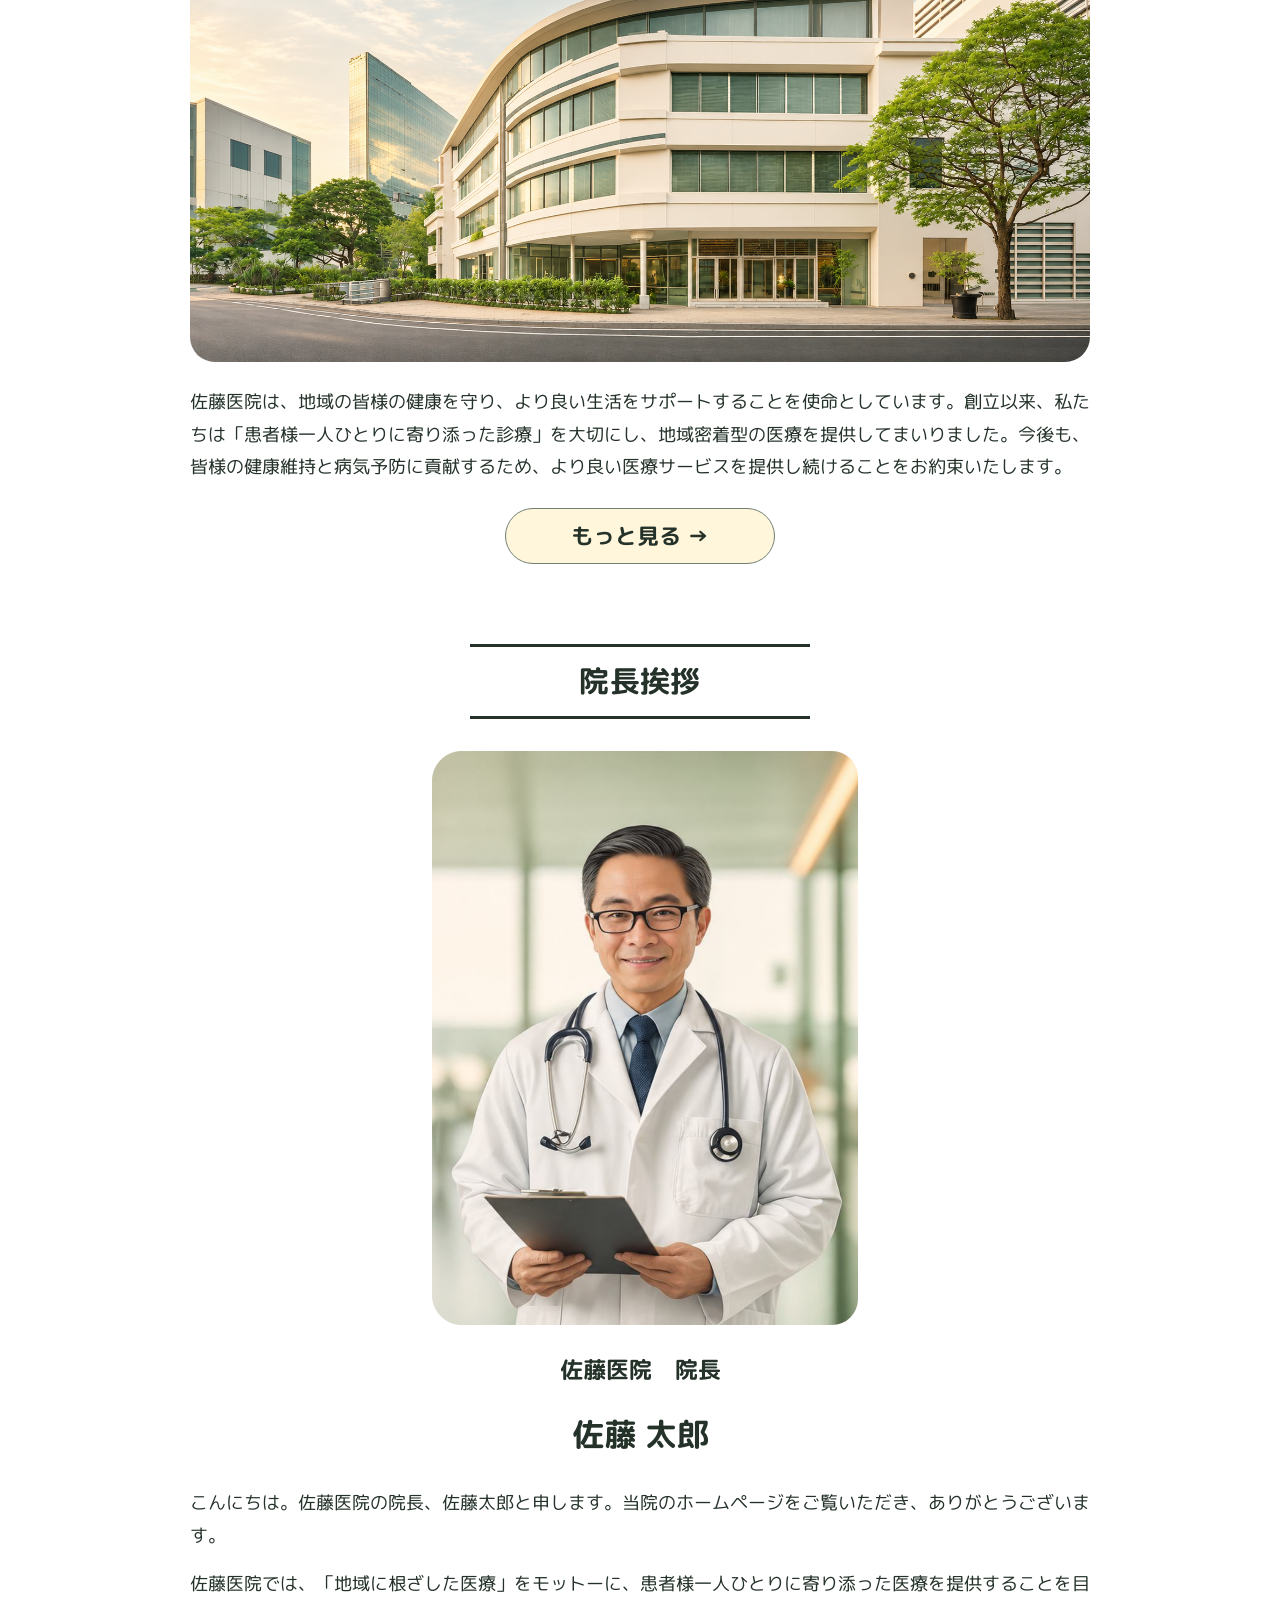
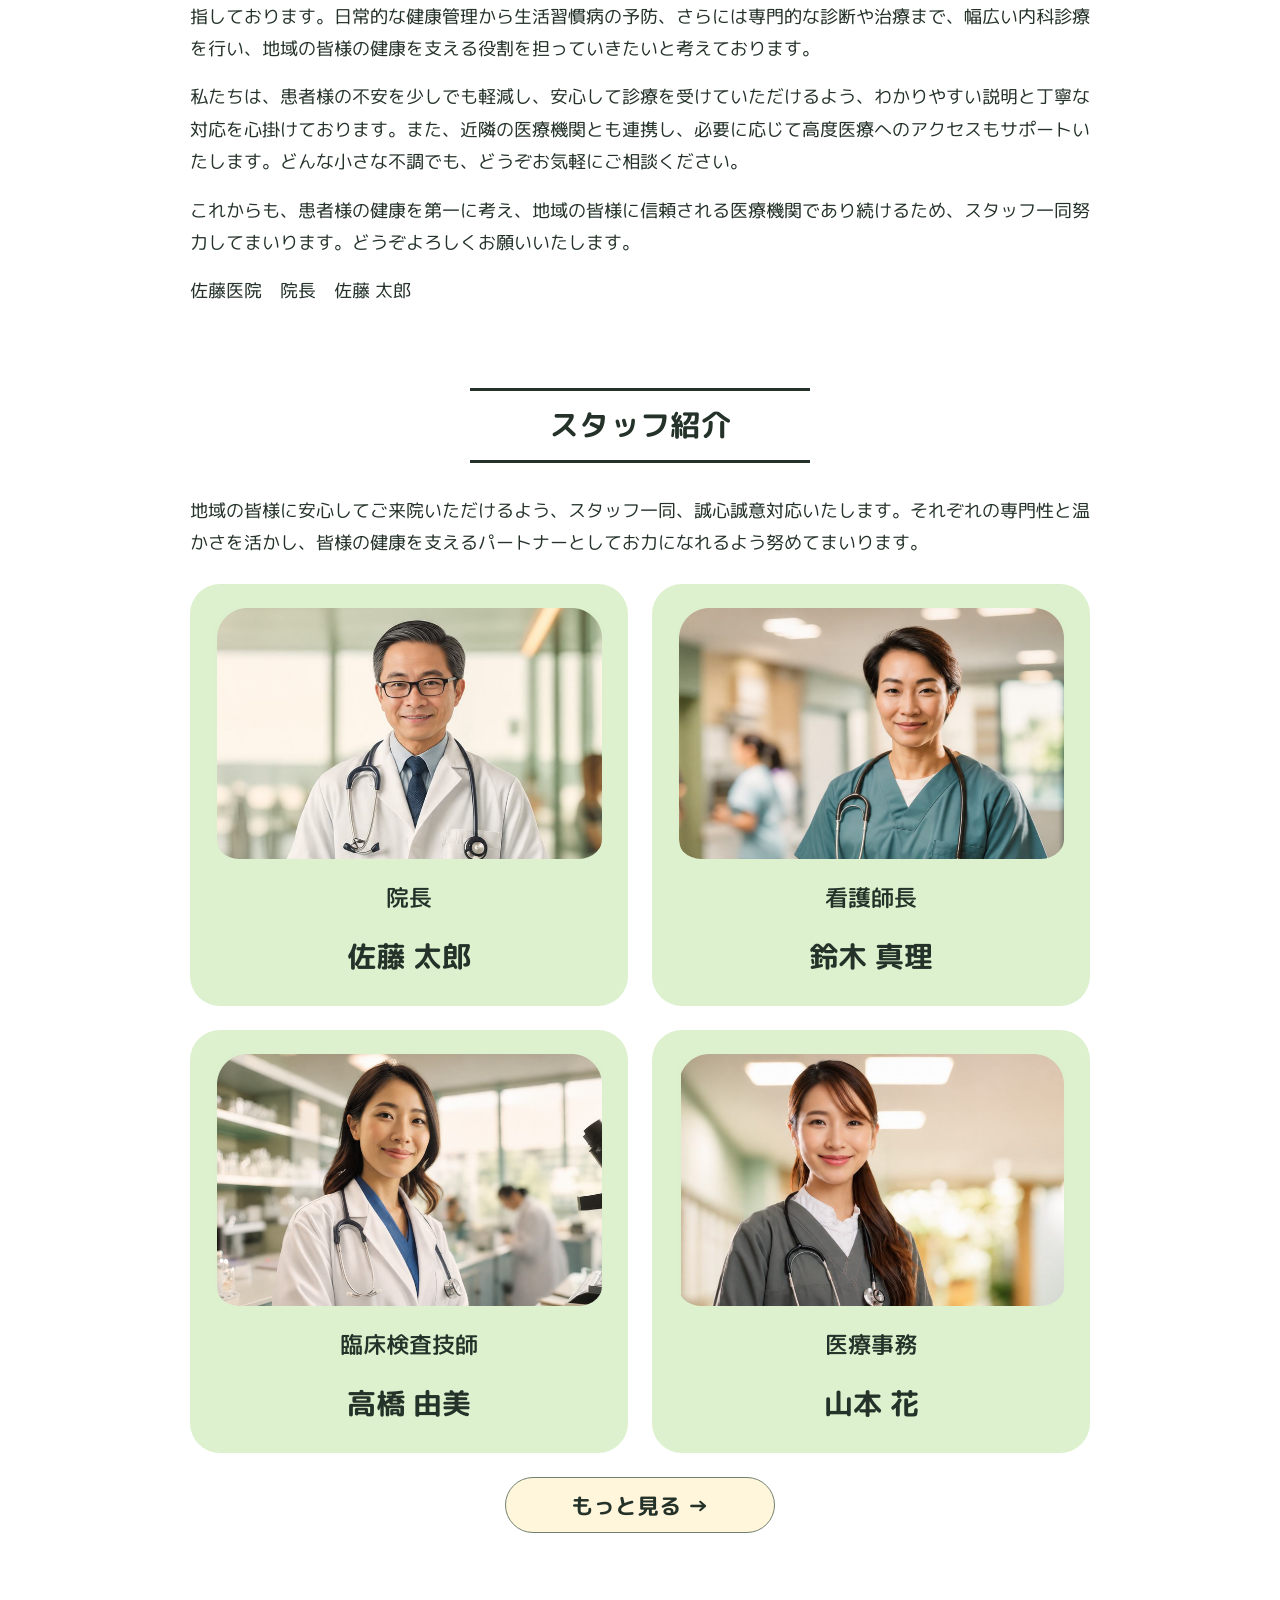
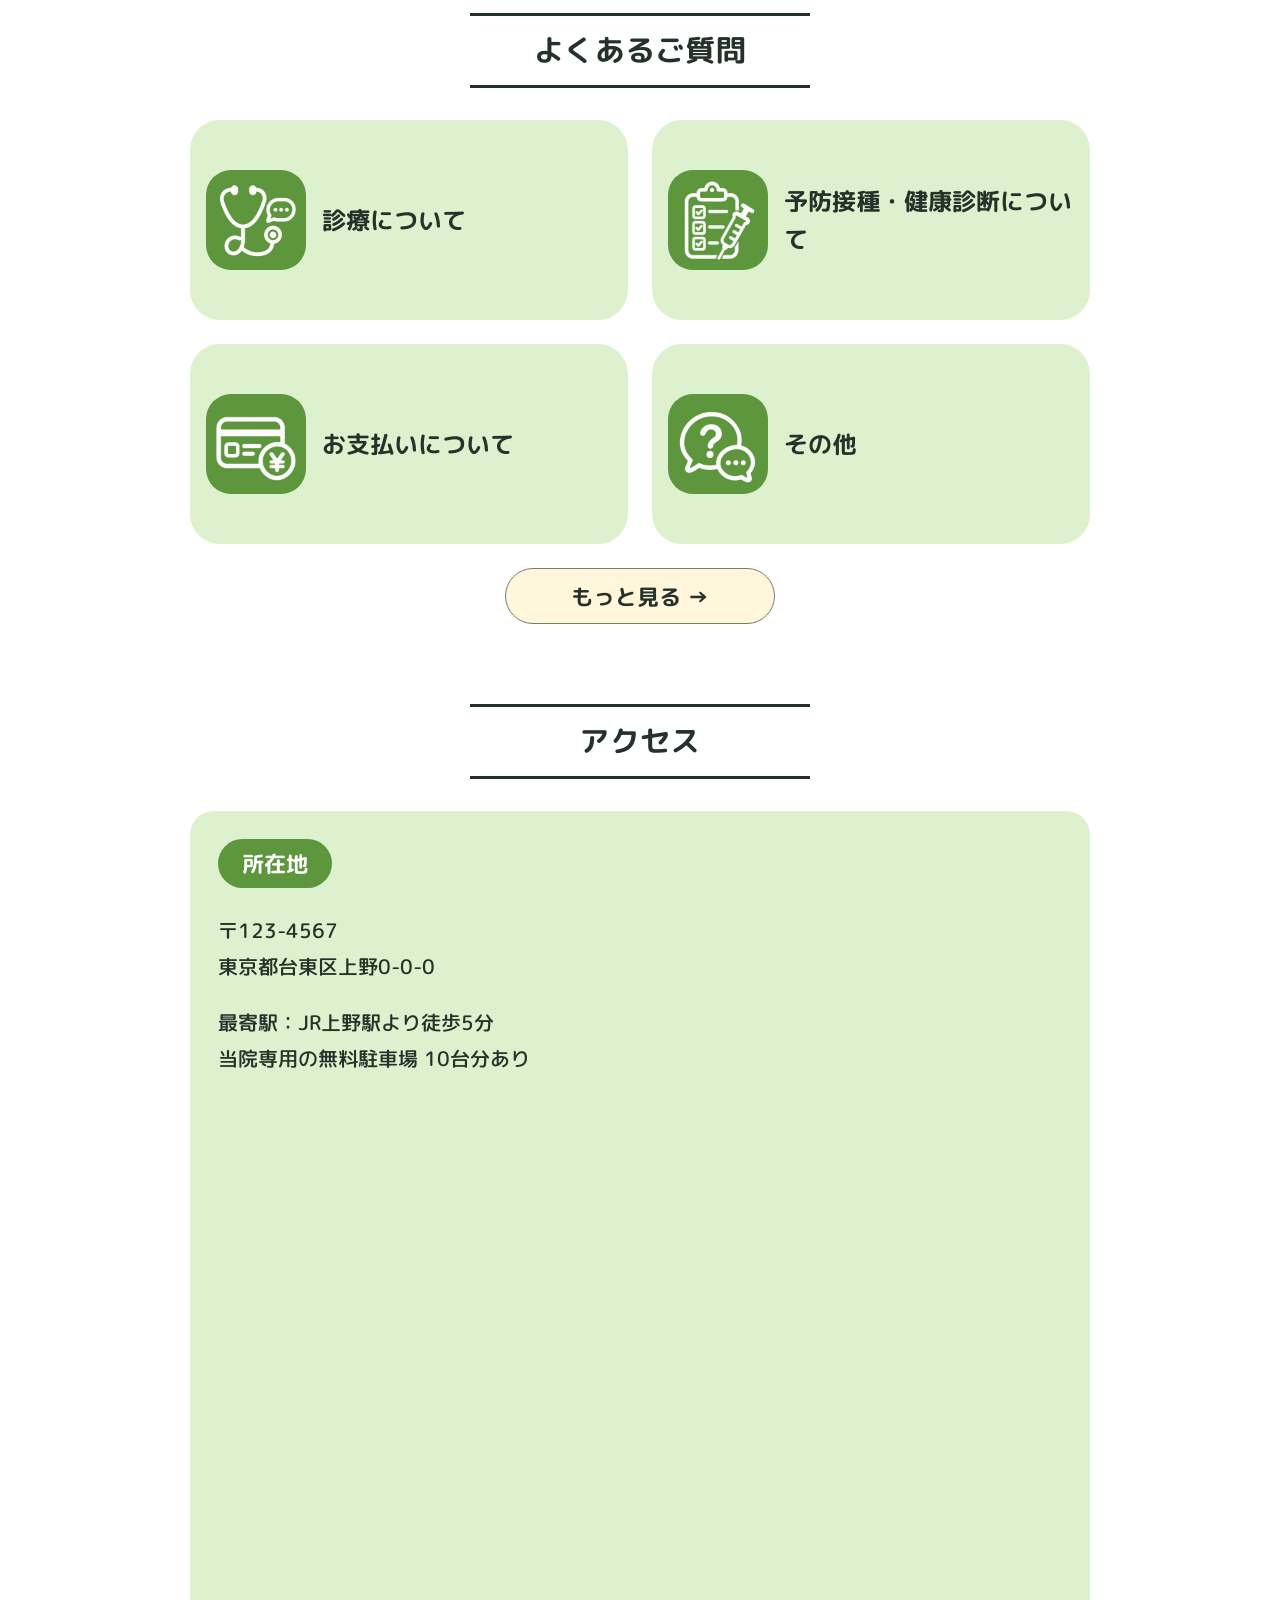
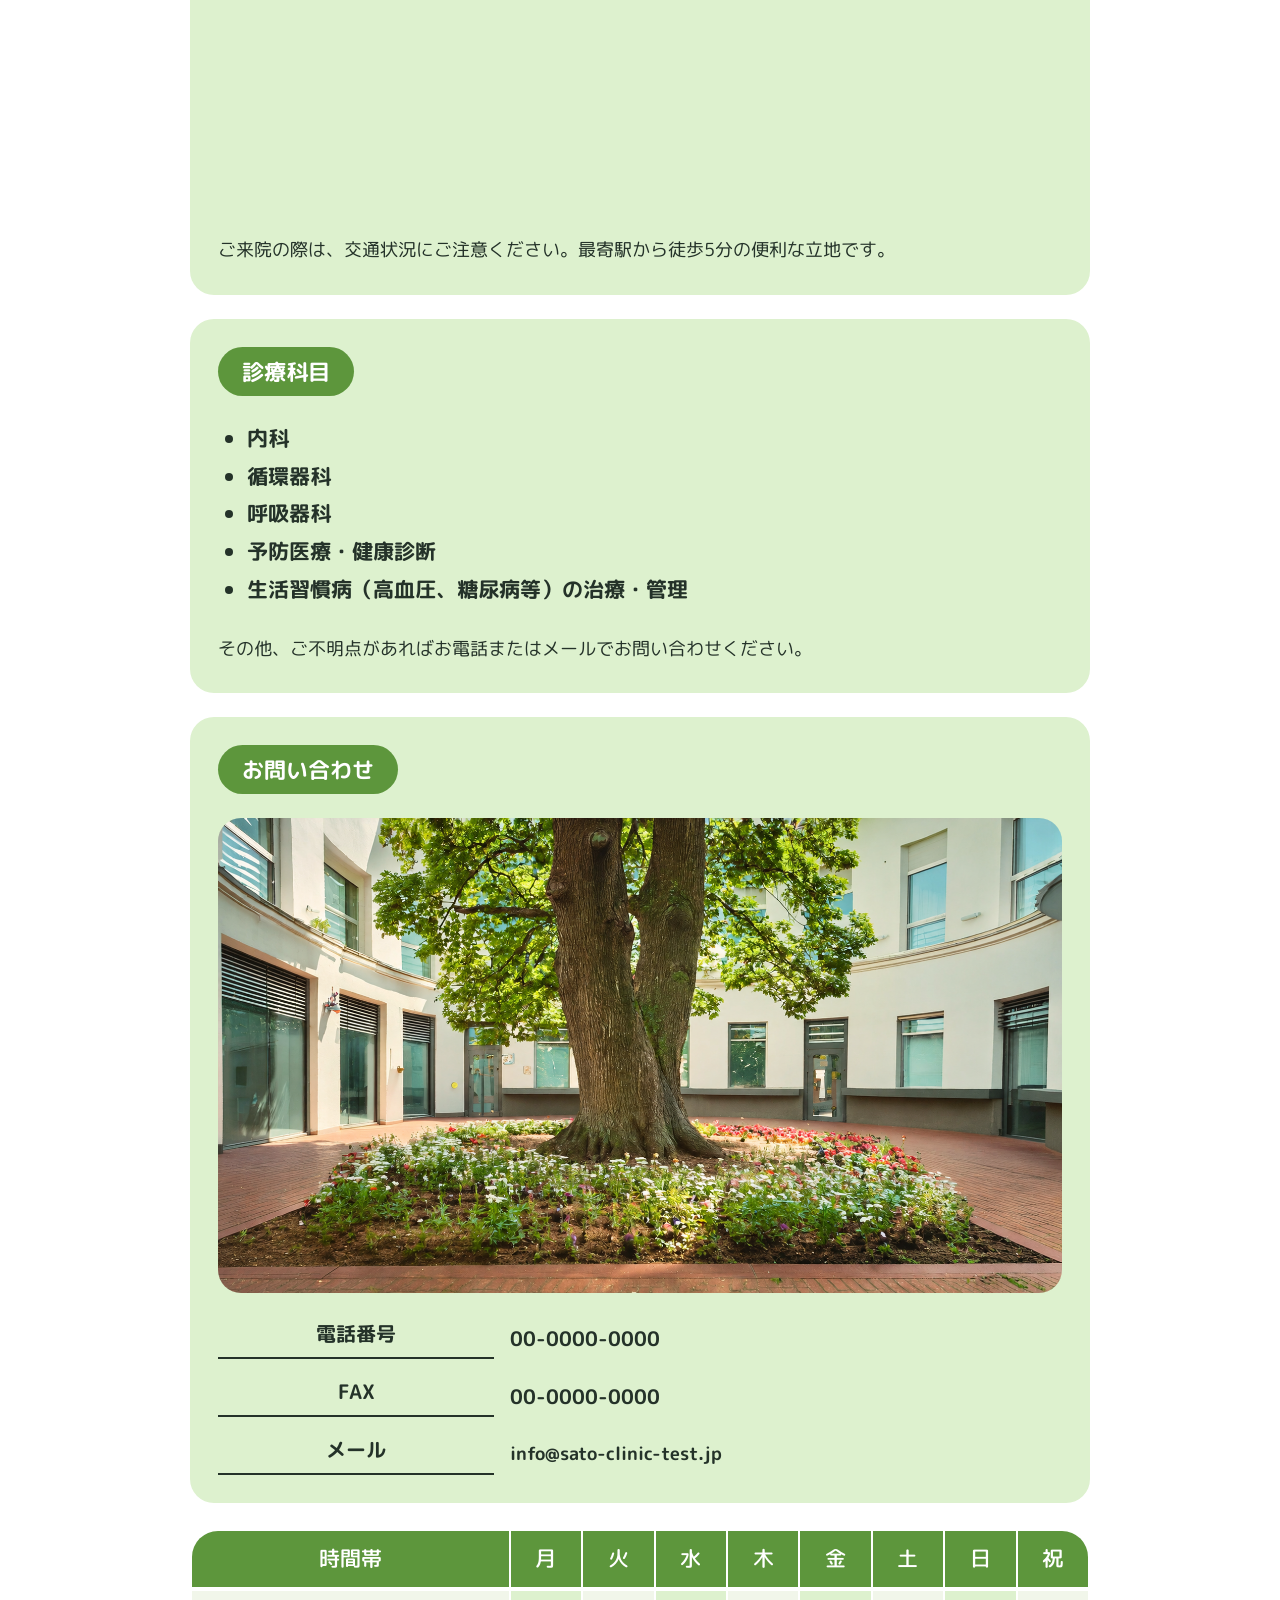
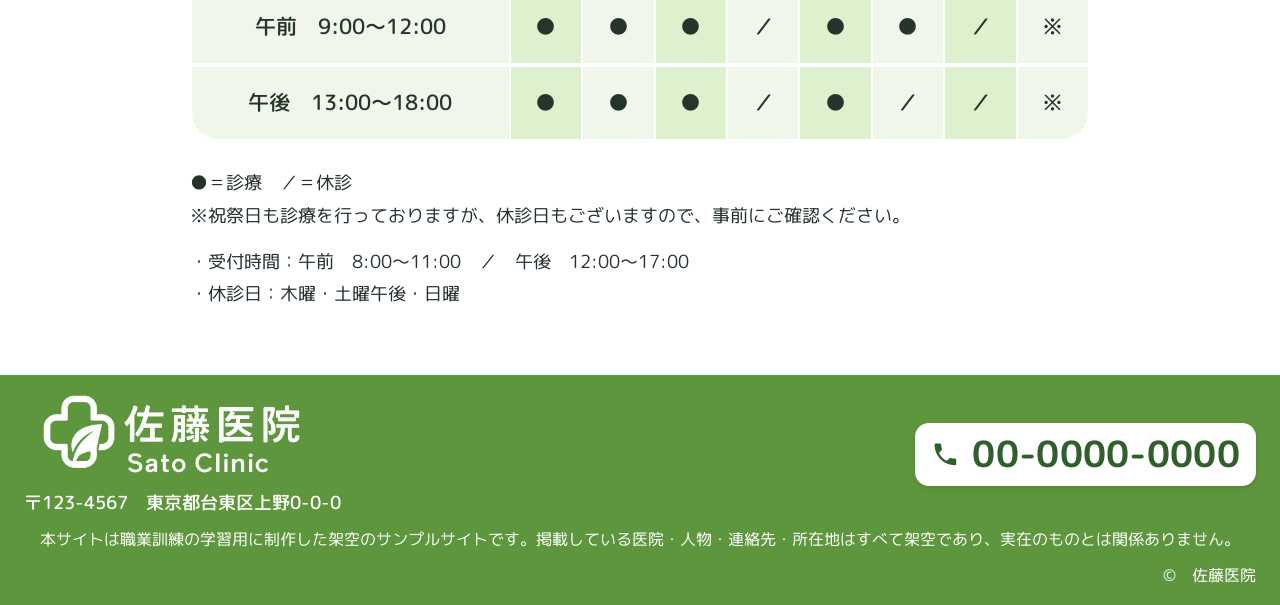
==== commit 87181d5e: "フッターのデザインも変更。" ====
--- a/index.html
+++ b/index.html
@@ -385,7 +385,13 @@
             <a href="index.html"><img src="./assets/logo.png" class="footer-logo" alt="佐藤医院 Sato Clinic"></a>
             <div class="footer-address">〒123-4567　東京都台東区上野0-0-0</div>
           </div>
-          <a class="footer-tel" href="tel:0000000000" aria-label="電話番号 00-0000-0000"><span>お電話</span><strong>00-0000-0000</strong></a>
+          <!-- 変更: 「お電話」を受話器アイコンに変更。既存のクラスとリンクを残し、共通ポップアップを引き続き使う。 -->
+          <a class="footer-tel" href="tel:0000000000" aria-label="電話番号 00-0000-0000">
+            <svg class="footer-phone-icon" xmlns="http://www.w3.org/2000/svg" viewBox="0 0 24 24" fill="currentColor" aria-hidden="true" focusable="false">
+              <path d="M6.62 10.79a15.05 15.05 0 0 0 6.59 6.59l2.2-2.2a1 1 0 0 1 1.02-.24c1.12.37 2.33.57 3.57.57a1 1 0 0 1 1 1V20a1 1 0 0 1-1 1C10.61 21 3 13.39 3 4a1 1 0 0 1 1-1h3.5a1 1 0 0 1 1 1c0 1.25.2 2.45.57 3.57a1 1 0 0 1-.25 1.02l-2.2 2.2Z"/>
+            </svg>
+            <strong>00-0000-0000</strong>
+          </a>
         </div>
         <p class="training-disclaimer">本サイトは職業訓練の学習用に制作した架空のサンプルサイトです。掲載している医院・人物・連絡先・所在地はすべて架空であり、実在のものとは関係ありません。</p>
         <small class="copyright">©　佐藤医院</small>
--- a/css/style.css
+++ b/css/style.css
@@ -122,8 +122,9 @@
   object-fit: contain;
 }
 
-/* 変更: 白地と濃い緑の電話ボタン。番号の折り返しを防ぎ、既存の可変文字サイズに追従する。 */
-.header-phone {
+/* 変更: ヘッダーの見た目はそのまま、フッターでも同じ白地・緑・角丸・影・フォントを共用する。 */
+.header-phone,
+.footer-tel {
   display: inline-flex;
   align-items: center;
   justify-content: center;
@@ -144,13 +145,15 @@
 }
 
 /* 変更: 受話器は番号と同じ色で、文字サイズに合わせて伸縮する。 */
-.header-phone-icon {
+.header-phone-icon,
+.footer-phone-icon {
   width: .8em;
   height: .8em;
   flex-shrink: 0;
 }
 
-.header-phone:focus-visible {
+.header-phone:focus-visible,
+.footer-tel:focus-visible {
   outline-color: #2f602b;
 }
 
@@ -735,30 +738,9 @@
   letter-spacing: .2px;
 }
 
-.footer-tel {
-  border-radius: 32px;
-  background: var(--light);
-  color: var(--ink);
-  display: flex;
-  flex-direction: column;
-  align-items: center;
-  justify-content: center;
-}
-
-.footer-tel span {
-  /* 変更: 電話ボタンの高さ縮小に合わせ、見出しを30→24pxにする。 */
-  font-size: 24px;
-  font-weight: 700;
-  font-family: var(--font-bold);
-  line-height: 1.2
-}
-
 .footer-tel strong {
-  /* 変更: 電話番号を48→40pxにし、小さくしたボタンに収める。 */
-  font-size: 40px;
-  line-height: 1.3;
-  font-weight: 700;
-  font-family: var(--font-bold)
+  /* 変更: 番号も親ボタンの可変文字サイズ・太字フォントにそろえる。 */
+  font: inherit;
 }
 
 .copyright {
--- a/css/desktop.css
+++ b/css/desktop.css
@@ -102,12 +102,13 @@
   gap: 12px;
 }
 
-/* 変更: ロゴ・住所の一塊と電話番号は、折り返さない横並びにする。 */
+/* 変更: ロゴ・住所と電話番号は横並び。収まらない幅ではボタンだけ次の行へ送り、
+   ロゴの大きさと、ヘッダーと共通のボタンサイズを両方維持する。 */
 .footer-contact {
   /* 変更: 絶対配置を通常フローへ戻し、注意書きと重ならず高さが縮むようにする。 */
   width: 100%;
   display: flex;
-  flex-wrap: nowrap;
+  flex-wrap: wrap;
   align-items: center;
   justify-content: space-between;
   gap: 24px;
@@ -134,10 +135,11 @@
 }
 
 .footer-tel {
-  /* 変更: 電話ボタンを幅480→380px・高さ141→104pxに縮める。 */
-  flex: 0 0 380px;
-  height: 104px;
-  white-space: nowrap;
+  /* 変更: 専用の固定幅・高さをなくし、ヘッダーと同じ内容幅で表示する。
+     自動余白で、折り返した場合もフッターの右側にそろえる。 */
+  flex: 0 0 auto;
+  height: auto;
+  margin-inline-start: auto;
 }
 
 .copyright {
@@ -1129,7 +1131,9 @@
     max-width: 300px;
   }
 
-  .header-phone {
+  /* 変更: 画面幅に応じた文字サイズ・行高も、ヘッダーとフッターで共用する。 */
+  .header-phone,
+  .footer-tel {
     font-size: clamp(20px, 3vw, 36px);
     line-height: 1.3;
   }
@@ -1476,23 +1480,6 @@
     font-size: 18px;
   }
 
-  .footer-tel {
-    /* 変更: 電話番号をロゴ・住所の隣に収め、改行を防ぐ。 */
-    flex: 0 1 440px;
-    min-width: 0;
-    /* 変更: ボタンの上下余白と最小高さを縮め、横並びの行を薄くする。 */
-    padding: clamp(6px, 1vw, 12px) clamp(4px, 1vw, 12px);
-    min-height: clamp(56px, 10vw, 88px);
-  }
-
-  .footer-tel span {
-    font-size: clamp(12px, 2.5vw, 24px);
-  }
-
-  .footer-tel strong {
-    font-size: clamp(14px, 3.7vw, 40px);
-  }
-
   .training-disclaimer {
     /* 変更: 注意書きの上下余白をなくし、行間1.8→1.6で縦幅を抑える。 */
     margin: 0;
@@ -1586,11 +1573,16 @@
     gap: 6px;
   }
 
-  .header-phone {
+  /* 変更: スマホの余白・行高・角丸もヘッダーの値をそのまま共用する。 */
+  .header-phone,
+  .footer-tel {
     line-height: 1.1;
     /* 変更: スマホでは余白と角丸を縮め、番号1行とタップ領域を確保する。 */
     padding: 6px 10px;
     border-radius: 10px;
+  }
+
+  .header-phone {
     align-self: flex-end;
   }
 
@@ -1616,7 +1608,7 @@
     gap: 8px;
   }
 
-  /* 変更: フッターは上記の可変サイズを使い、スマートフォンも横並びを維持する。 */
+  /* 変更: フッターのボタンはヘッダーと同じサイズを保ち、収まらない画面幅だけ次の行へ折り返す。 */
 
   /* 変更: ナビの文字・高さ・中央揃え・改行は1439px以下の共通指定を使う。
      2列になり幅が確保できるため、スマートフォン専用の重複指定は不要。 */
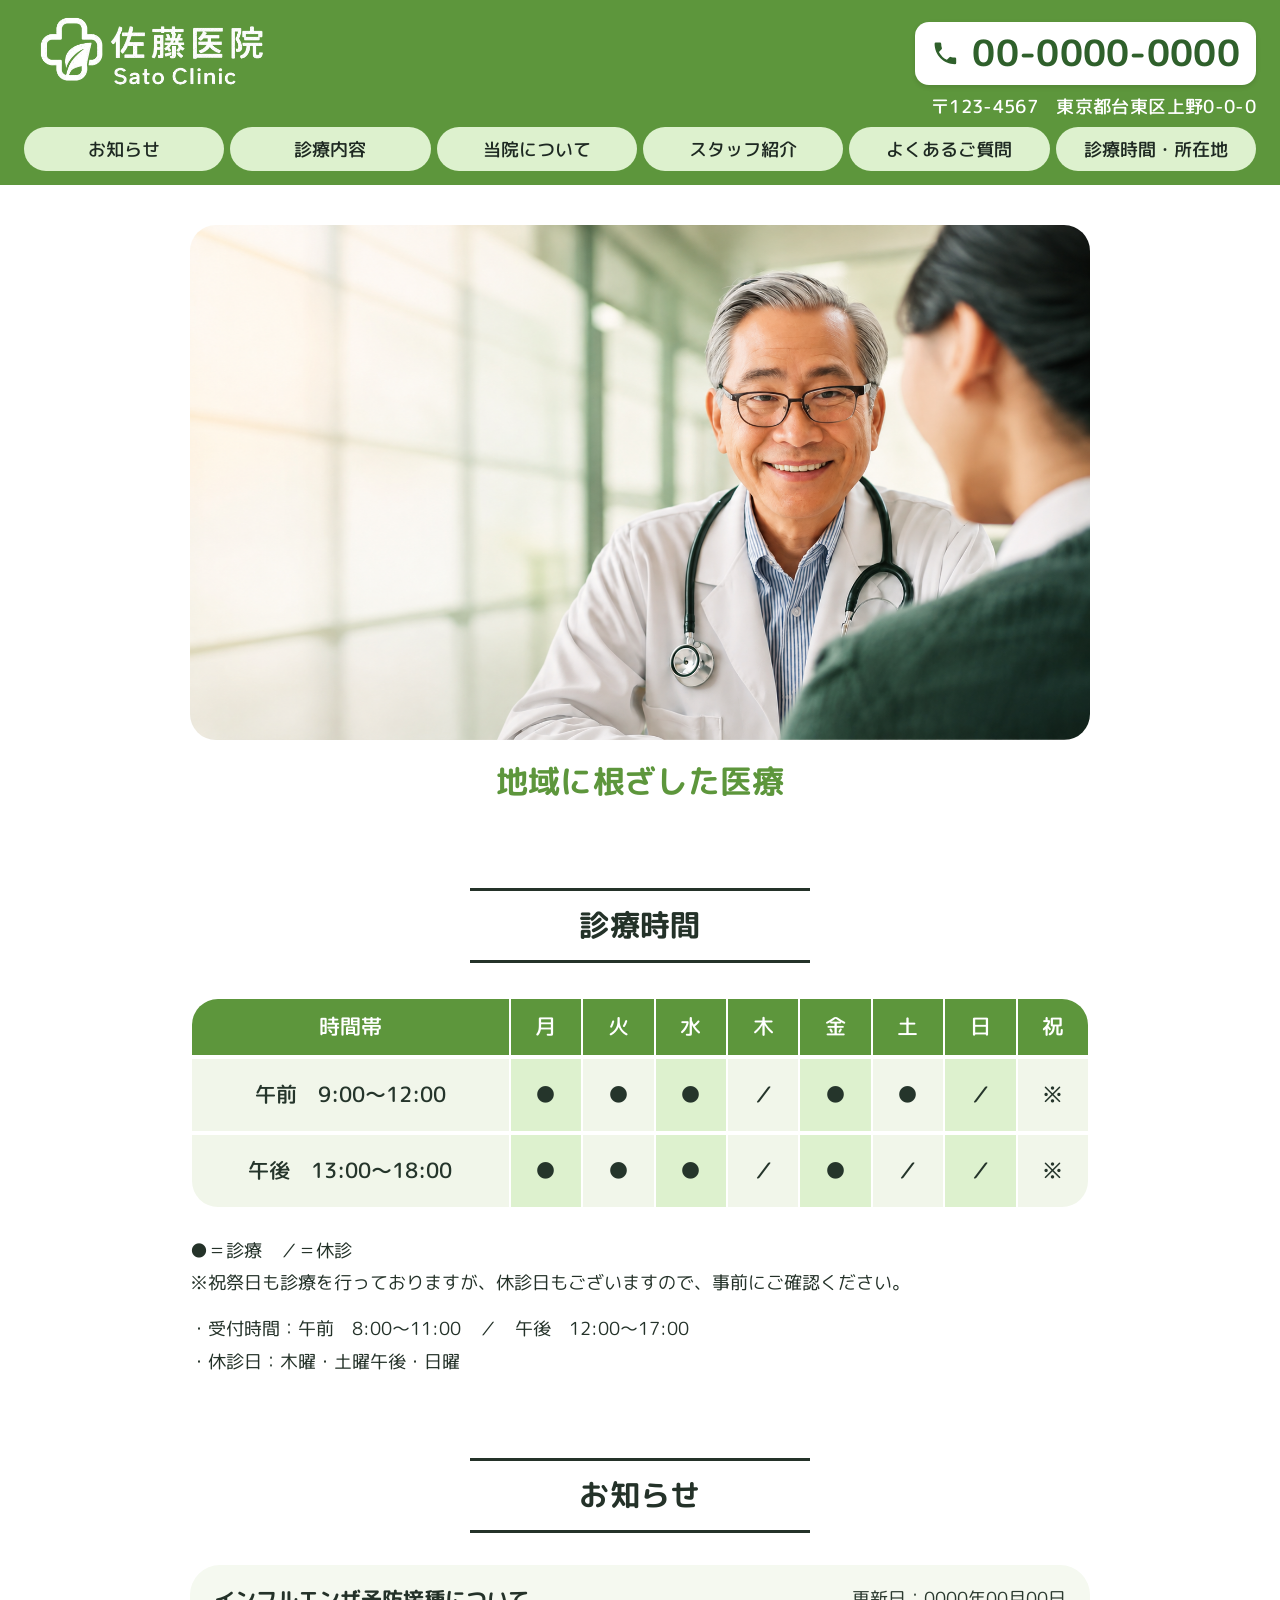
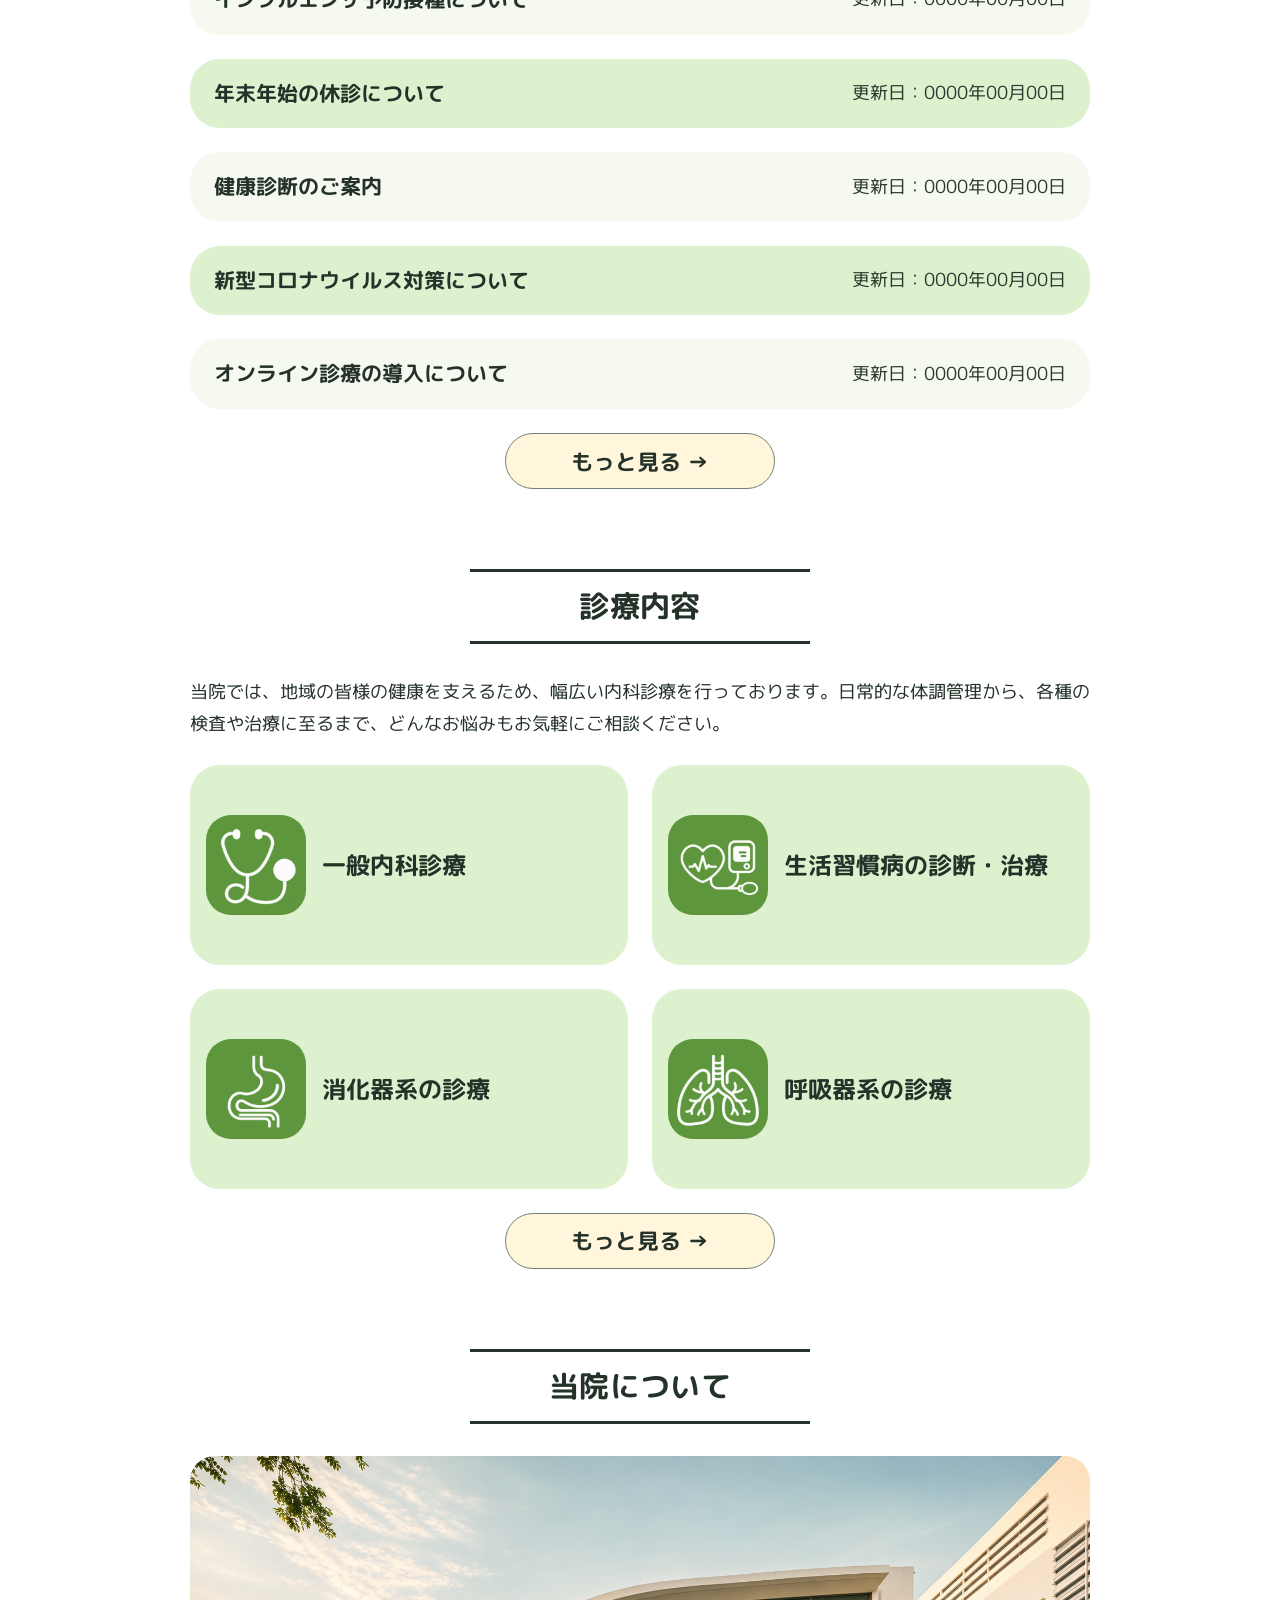
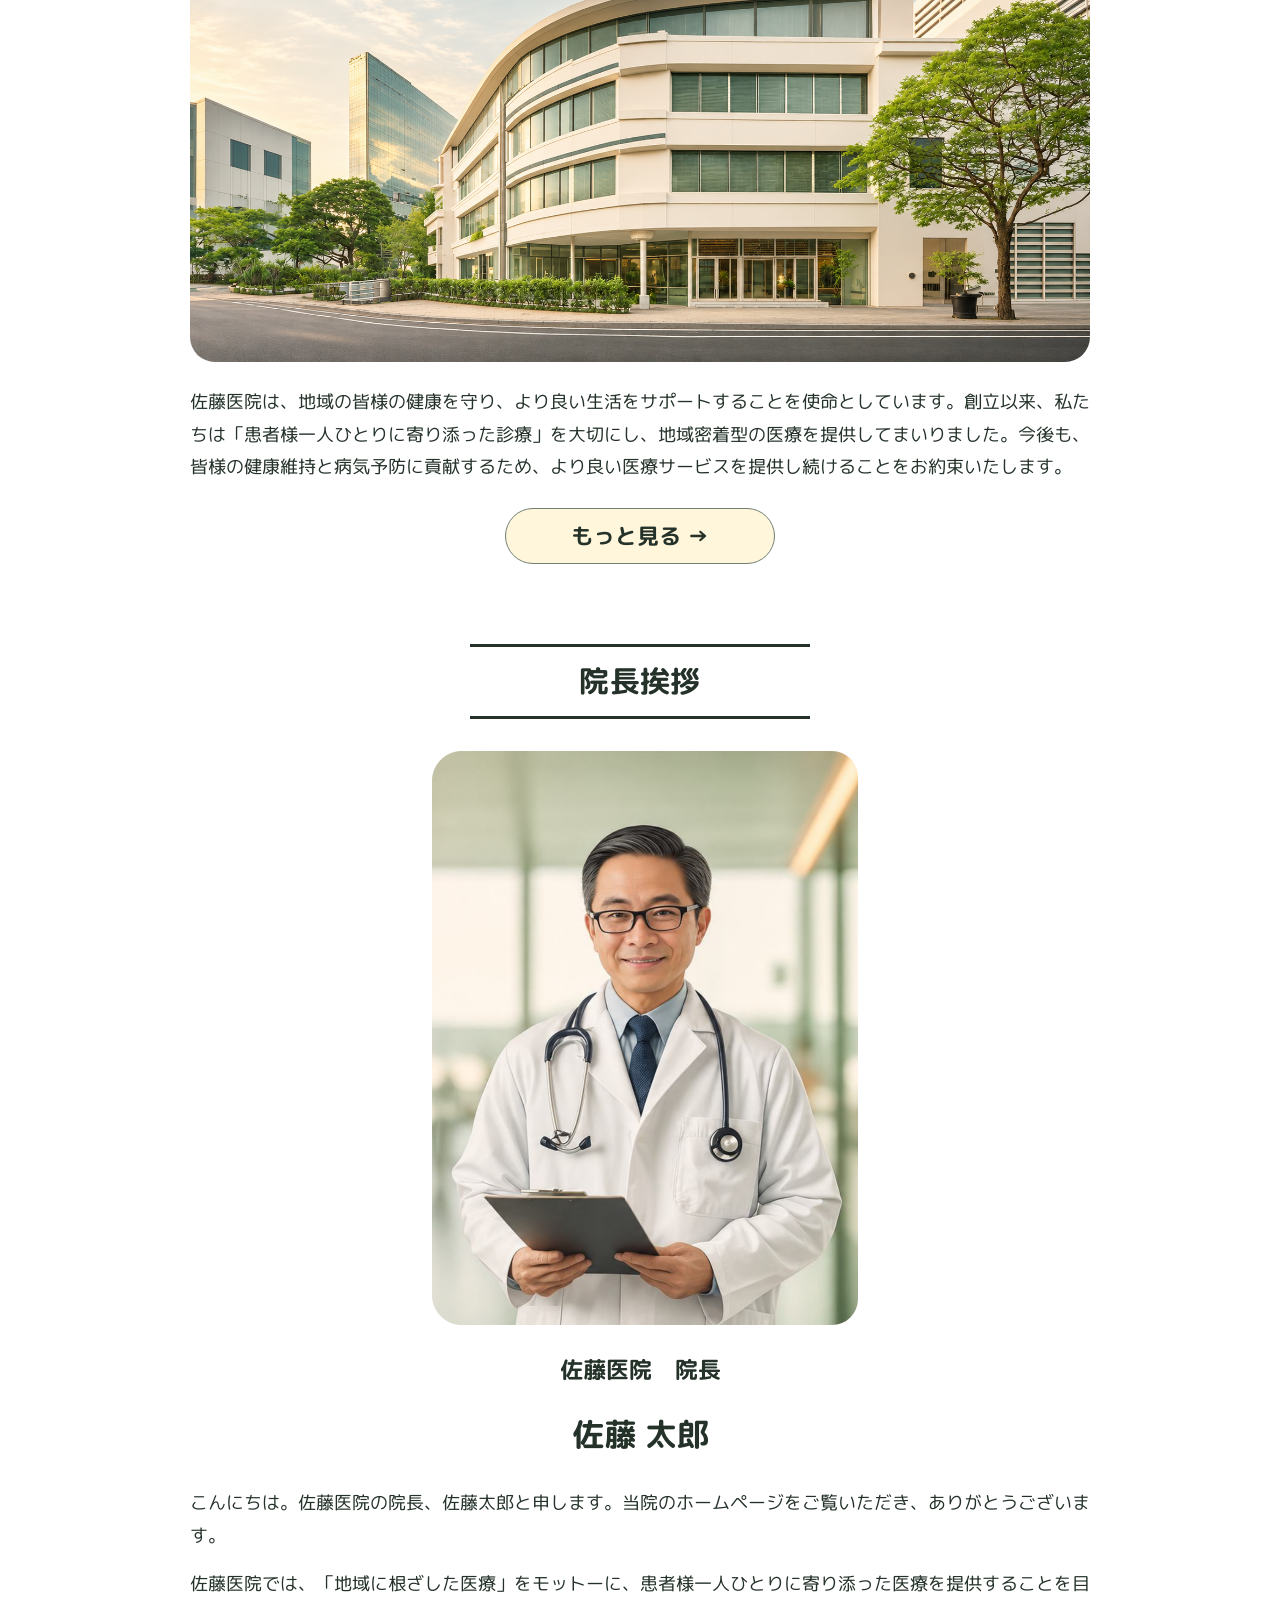
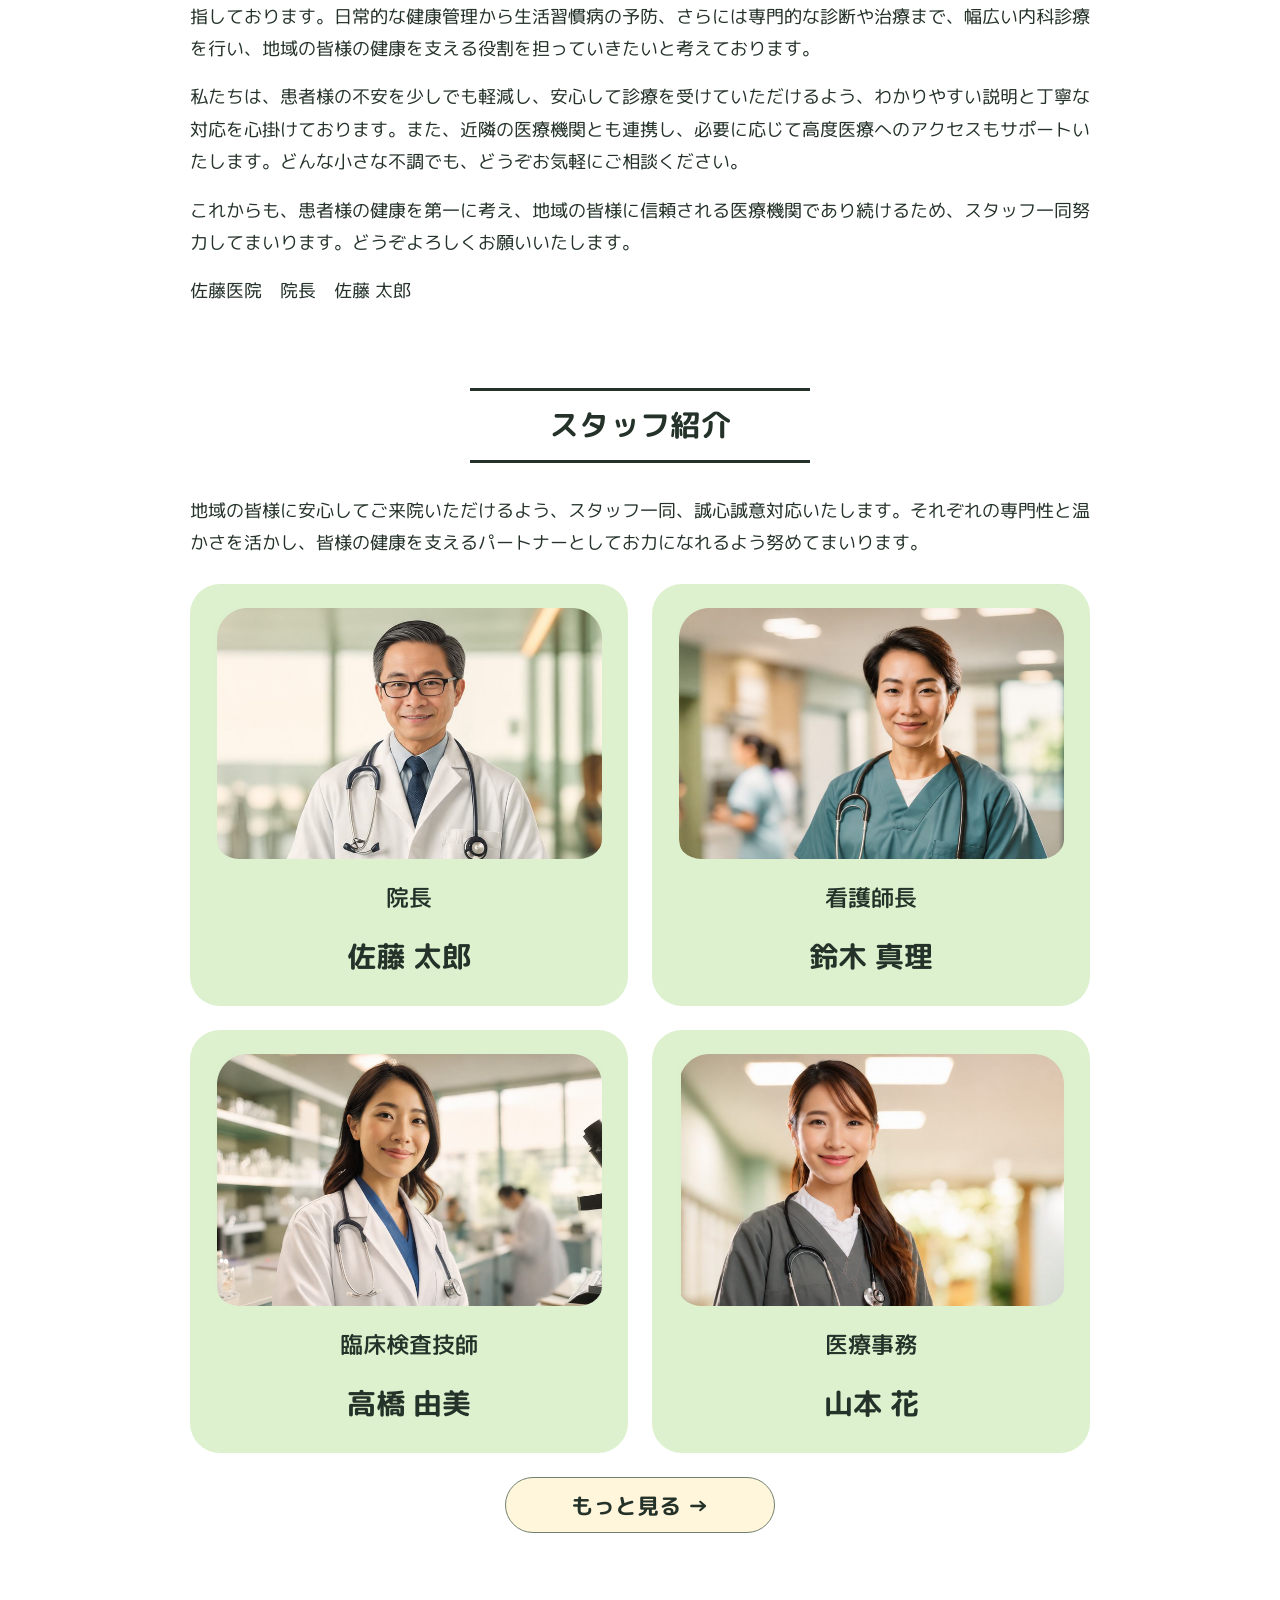
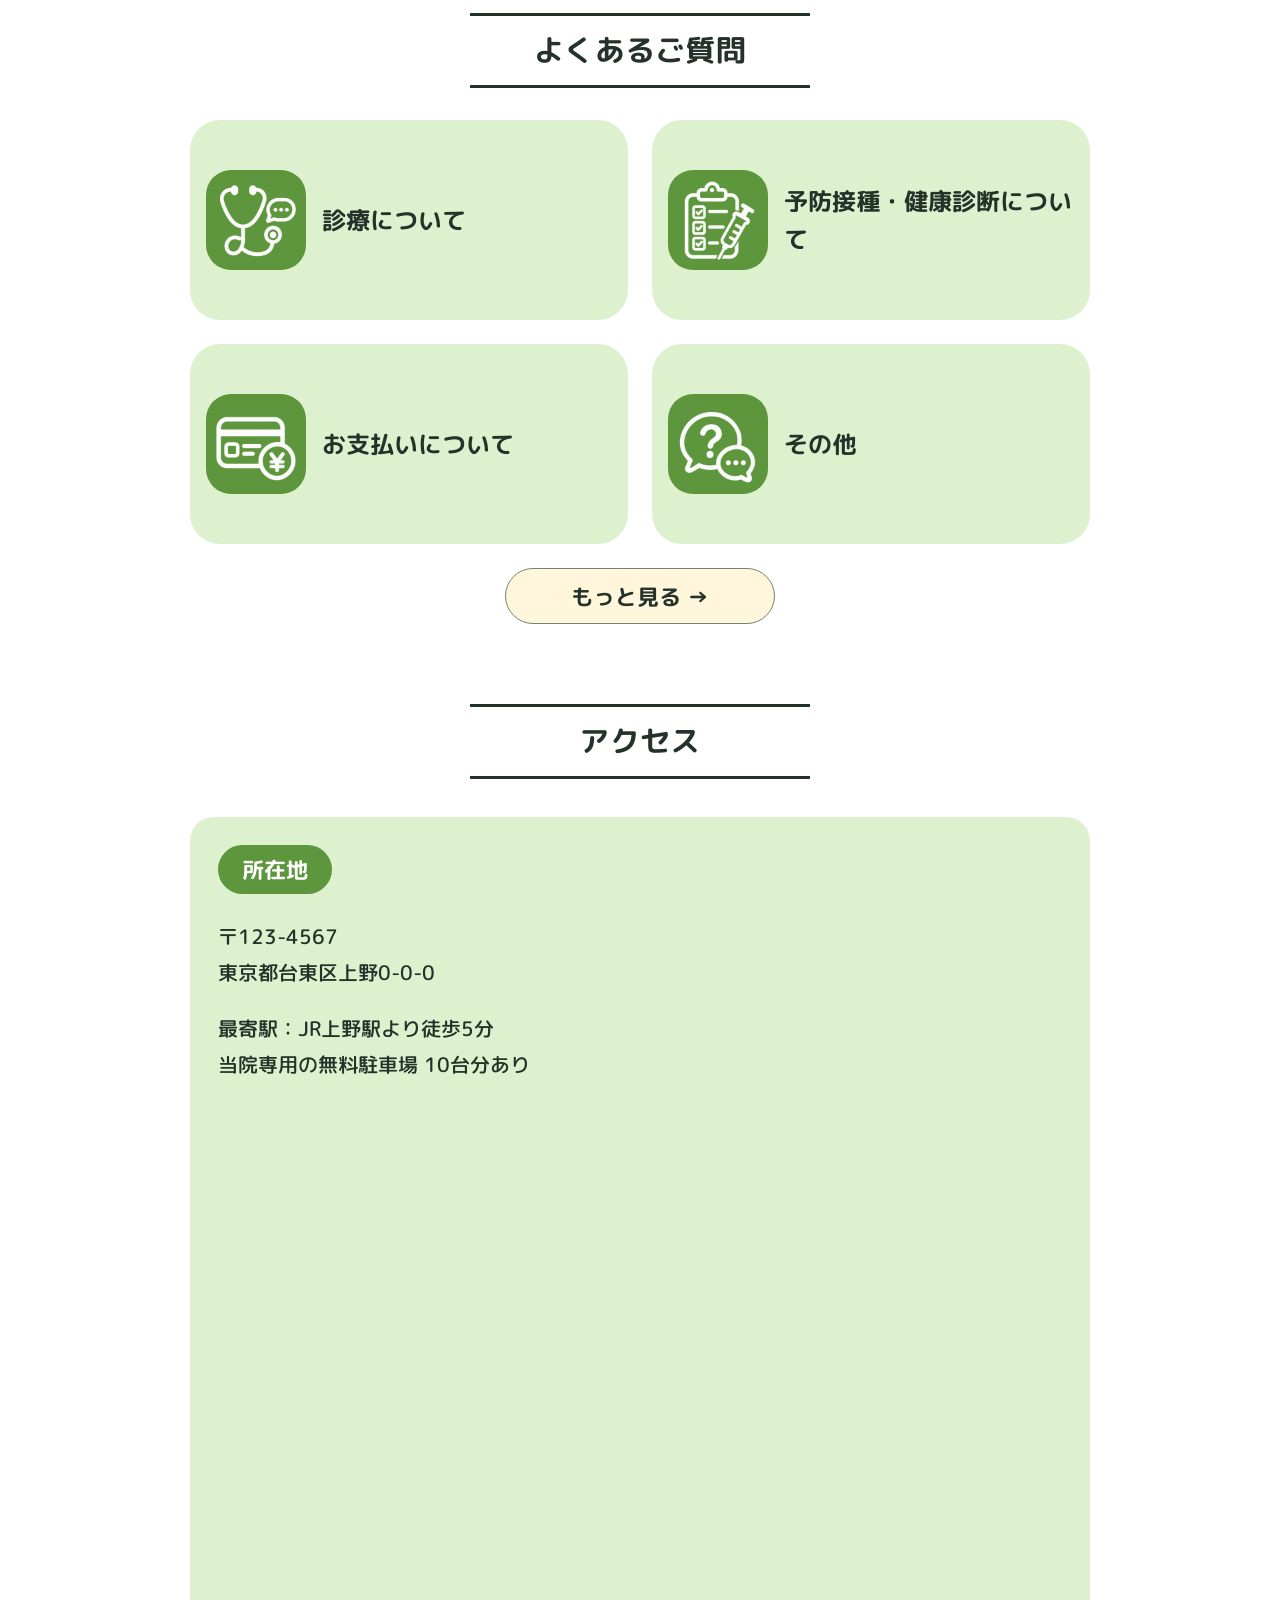
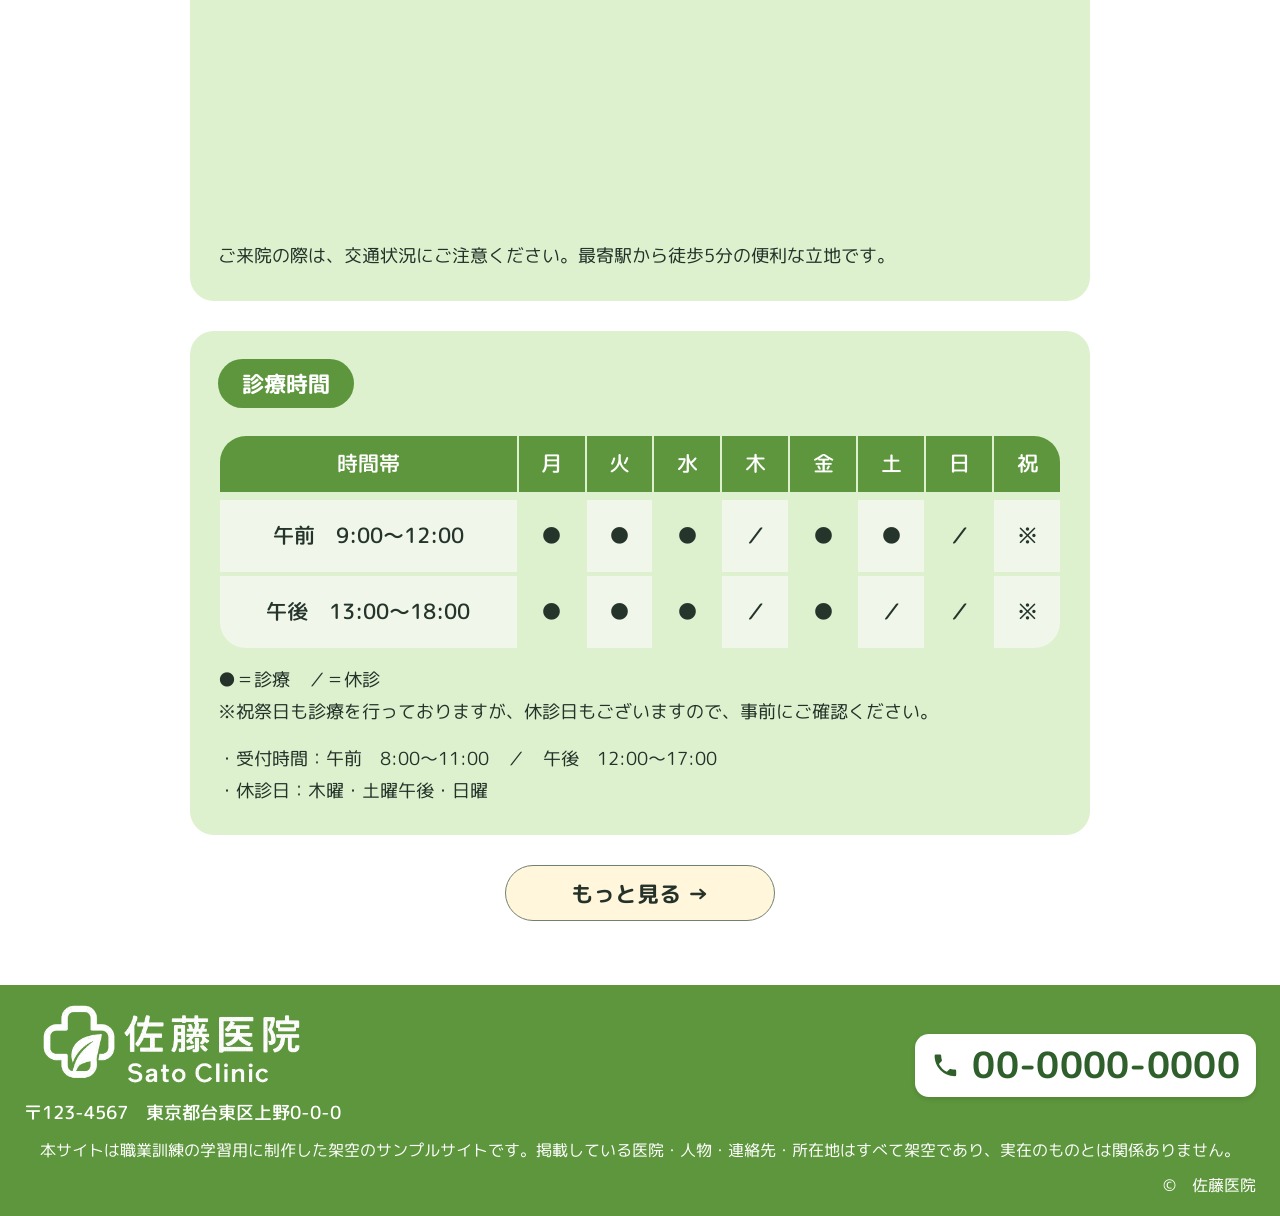
==== commit 0c4876ad: "診療時間・所在地ページを作成。" ====
--- a/index.html
+++ b/index.html
@@ -23,7 +23,7 @@
         <!-- 変更: ロゴと連絡先は横並びを基本に、収まらない幅では折り返して重なりを防ぐ。 -->
         <div class="header-info">
           <a href="index.html" aria-label="佐藤医院 トップページ"><img src="./assets/logo.png" alt="" class="header-logo" alt="佐藤医院 Sato Clinic"></a>
-          <!-- 変更: 連絡先を一塊に保ち、スマホでは電話番号・郵便番号・住所を3行にして高さを整える。 -->
+          <!-- 変更: PCでは電話と住所をまとめ、スマホでは電話アイコンのみ表示する。 -->
           <div class="header-contact">
             <!-- 変更: 白い角丸の電話ボタン全体から電話をかけられるようにする。 -->
             <a class="header-phone" href="tel:0000000000" aria-label="電話をかける 00-0000-0000">
@@ -32,19 +32,22 @@
               </svg>
               <span>00-0000-0000</span>
             </a>
-            <!-- 変更: 郵便番号と住所を分け、スマホだけ改行する。PCでは従来の全角スペースで横に並べる。 -->
-            <!-- 変更: スマホではこの2行の左端をそろえ、上の電話番号は右揃えを維持する。 -->
+            <!-- 変更: PCの郵便番号と住所は従来の全角スペースで横に並べ、スマホでは非表示にする。 -->
             <div class="header-address"><span class="header-postal">〒123-4567</span><span class="header-address-separator">　</span><span class="header-street">東京都台東区上野0-0-0</span></div>
           </div>
-        </div>
-        <!-- 変更: スマホのナビは文字サイズを保って3列×2行にし、400px未満では2列に切り替える。 -->
-        <nav class="site-nav" aria-label="メインナビゲーション">
+          <!-- 変更: スクロール後だけ表示し、既存の6項目を開閉する。 -->
+          <button class="header-menu" type="button" aria-controls="main-navigation" aria-expanded="false" hidden>
+            <span aria-hidden="true">☰</span> メニュー
+          </button>
+        </div>
+        <!-- 変更: 768px以下は3列×2行。スクロール後は共通スクリプトで開閉する。 -->
+        <nav id="main-navigation" class="site-nav" aria-label="メインナビゲーション">
           <a href="news.html">お知らせ</a>
           <a href="services.html">診療内容</a>
           <a href="about.html">当院について</a>
           <a href="staff.html">スタッフ紹介</a>
           <a href="faq.html">よくあるご質問</a>
-          <a href="index.html#access">アクセス</a>
+          <a href="access.html"><span>診療時間<wbr>・所在地</span></a>
         </nav>
       </header>
       <main class="page-main home-main">
@@ -284,10 +287,10 @@
           </a>
         </div>
         <a class="block more-link home-faq-more" href="faq.html">もっと見る →</a>
-        <h2 class="block title-rule home-access-title" >アクセス</h2>
+        <section class="home-access-summary" id="access" aria-labelledby="home-access-heading">
+          <h2 class="title-rule home-access-title" id="home-access-heading">アクセス</h2>
         <section
           class="block access-panel location-card home-location"
-          id="access"
         >
           <span class="access-label">所在地</span>
           <div class="access-intro">
@@ -310,34 +313,10 @@
           ></iframe>
           <p class="access-caption">ご来院の際は、交通状況にご注意ください。最寄駅から徒歩5分の便利な立地です。</p>
         </section>
-        <section
-          class="block access-panel panel-soft home-subjects"
-        >
-          <span class="access-label">診療科目</span>
-          <ul class="access-list">
-            <li>内科</li>
-            <li>循環器科</li>
-            <li>呼吸器科</li>
-            <li>予防医療・健康診断</li>
-            <li>生活習慣病（高血圧、糖尿病等）の治療・管理</li>
-          </ul>
-          <p class="access-caption">その他、ご不明点があればお電話またはメールでお問い合わせください。</p>
-        </section>
-        <section class="block access-panel home-contact" >
-          <span class="access-label">お問い合わせ</span>
-          <div class="contact-body">
-            <img src="./assets/courtyard.png" alt="" class="" >
-            <div class="contact-lines">
-              <span class="field">電話番号</span>
-              <span>00-0000-0000</span>
-              <span class="field">FAX</span>
-              <span>00-0000-0000</span>
-              <span class="field">メール</span>
-              <span class="home-email">info@sato-clinic-test.jp</span>
-            </div>
-          </div>
-        </section>
-        <table class="block hours-table home-access-hours-table" >
+          <section class="access-panel home-access-hours-card" aria-labelledby="home-access-hours-heading">
+            <h3 class="access-label" id="home-access-hours-heading">診療時間</h3>
+        <table class="hours-table">
+          <caption class="sr-only">診療時間</caption>
           <thead>
             <tr>
               <th>時間帯</th>
@@ -376,7 +355,10 @@
             </tr>
           </tbody>
         </table>
-        <div class="block hours-notes home-access-hours-notes" >●＝診療　／＝休診<br>※祝祭日も診療を行っておりますが、休診日もございますので、事前にご確認ください。<br><span class="break"></span>・受付時間：午前　8:00〜11:00　／　午後　12:00〜17:00<br>・休診日：木曜・土曜午後・日曜</div>
+        <div class="hours-notes" >●＝診療　／＝休診<br>※祝祭日も診療を行っておりますが、休診日もございますので、事前にご確認ください。<br><span class="break"></span>・受付時間：午前　8:00〜11:00　／　午後　12:00〜17:00<br>・休診日：木曜・土曜午後・日曜</div>
+          </section>
+          <a class="more-link home-access-more" href="access.html">もっと見る →</a>
+        </section>
       </main>
       <footer class="site-footer">
         <!-- 変更: ロゴと住所を縦にまとめた一塊と電話番号を、全画面幅で横一列に配置する。 -->
@@ -403,5 +385,7 @@
     <script src="./js/scroll-reveal.js"></script>
     <!-- 変更: 電話ボタンの見た目を保ち、ヘッダーとフッター共通の電話ポップアップを追加する。 -->
     <script src="./js/phone-dialog.js"></script>
+    <!-- 変更: 全ページ共通のスマホヘッダー切替とアンカー位置補正。 -->
+    <script src="./js/header.js"></script>
   </body>
 </html>
--- a/css/style.css
+++ b/css/style.css
@@ -1023,3 +1023,83 @@
     transition: none;
   }
 }
+
+/* 診療時間・所在地：既存の色・部品を共用し、本文量に応じて配置する。 */
+.access-layout {
+  display: flex;
+  flex-direction: column;
+  gap: 30px;
+}
+
+.access-layout > .title-rule {
+  align-self: center;
+  width: min(100%, 380px);
+  height: auto;
+  min-height: 70px;
+  padding: 10px 8px;
+}
+
+.access-layout .access-label {
+  margin: 0;
+}
+
+.access-layout .access-intro {
+  margin: 24px 0 0;
+  overflow-wrap: anywhere;
+}
+
+.access-layout .access-intro p {
+  margin: 0 0 20px;
+}
+
+.access-layout .access-intro p:last-child {
+  margin-bottom: 0;
+}
+
+.access-layout .access-map {
+  width: 100%;
+  height: auto;
+  aspect-ratio: 820 / 450;
+  margin: 24px 0 0;
+}
+
+.access-layout > .access-map {
+  margin-top: 0;
+}
+
+.access-hours-group {
+  min-width: 0;
+}
+
+.access-layout .hours-table {
+  width: 100%;
+  margin: 24px 0 12px;
+}
+
+.access-layout .hours-notes {
+  font-size: 18px;
+  line-height: 1.8;
+}
+
+.access-layout > .more-link {
+  align-self: flex-end;
+}
+
+/* 支給原稿の導入文・注意書き。診療時間・所在地ページだけに適用する。 */
+.access-main > .access-page-intro {
+  line-height: 1.8;
+}
+
+.access-main .hours-notes p {
+  margin: 0;
+}
+
+.access-main .hours-notes ul {
+  margin: 16px 0 0;
+  padding-left: 1.4em;
+}
+
+.access-main .home-email {
+  text-decoration: underline;
+  text-underline-offset: .15em;
+}
--- a/css/desktop.css
+++ b/css/desktop.css
@@ -491,9 +491,9 @@
 
 /* 変更: トップページのセクション間に40pxずつ余白を追加。
    各セクション内の配置を保つため、後続のtopには追加分を累積する。
-   8か所の余白追加（合計320px）に合わせ、mainの高さも拡張する。 */
+   mainの高さは末尾のアクセスセクションの内容に追従させる。 */
 .home-main {
-  height: 9538px;
+  height: auto;
 }
 
 .home-hero {
@@ -795,48 +795,6 @@
   top: 7052px;
   width: 246px;
   height: 58px;
-}
-
-.home-access-title {
-  left: 570px;
-  top: 7241px;
-  width: 300px;
-  height: 70px;
-}
-
-.home-location {
-  left: 270px;
-  top: 7354px;
-  width: var(--content-width);
-  height: 869px;
-}
-
-.home-subjects {
-  left: 270px;
-  top: 8253px;
-  width: var(--content-width);
-  height: 392px;
-}
-
-.home-contact {
-  left: 270px;
-  top: 8675px;
-  width: var(--content-width);
-  height: 355px;
-}
-
-.home-access-hours-table {
-  left: 270px;
-  top: 9090px;
-  width: var(--content-width);
-  height: 226px;
-}
-
-.home-access-hours-notes {
-  left: 440px;
-  top: 9332px;
-  width: 700px;
-  height: 130px;
 }
 
 /* staff: PCの座標を維持。HTMLのインライン指定を撤去し、CSSから上書き可能にした。 */
@@ -1284,7 +1242,9 @@
     line-height: 1.6;
   }
 
-  .page-main > .more-link {
+  .page-main > .more-link,
+  .home-access-summary > .more-link {
+    height: auto;
     align-self: center;
     width: min(100%, 270px);
     min-height: 56px;
@@ -1725,3 +1685,202 @@
     position: relative;
   }
 }
+
+/* 変更: アンカーの余白は固定ヘッダーの実測値に統一する。
+   スマホは展開時でなく、スクロール後の小さなヘッダー高を使う。 */
+html {
+  scroll-padding-top: calc(var(--anchor-header-height, 182px) + 12px);
+}
+[id] {
+  scroll-margin-top: 0;
+}
+.header-menu { display: none; }
+.header-slot { display: contents; }
+
+@media (max-width: 768px) {
+  html { --anchor-header-height: 70px; }
+  /* 変更: 切替前の高さを保持し、固定化・メニュー開閉で本文を動かさない。 */
+  .header-slot {
+    display: block;
+    height: var(--expanded-header-height);
+  }
+  .site-header {
+    position: relative;
+    padding: 8px 12px;
+    gap: 8px;
+  }
+  .header-info {
+    flex-wrap: nowrap;
+    align-items: center;
+    gap: 8px;
+    min-height: 54px;
+  }
+  .header-info > a { flex: 0 1 180px; }
+  .header-info .header-logo { width: 100%; height: auto; }
+  .header-contact { transform: none; margin-left: auto; }
+  .header-address, .header-phone > span { display: none; }
+  .header-phone {
+    width: 48px;
+    height: 48px;
+    padding: 10px;
+  }
+  .header-phone-icon { width: 26px; height: 26px; }
+  .site-nav {
+    grid-template-columns: repeat(3, minmax(0, 1fr));
+    gap: 6px;
+  }
+  .site-nav a, .site-nav a:last-child {
+    min-height: 52px;
+    padding: 4px;
+    font-size: 16px;
+    line-height: 1.4;
+  }
+  .site-header.is-compact {
+    position: fixed;
+    inset: 0 0 auto;
+    width: 100%;
+    box-shadow: 0 2px 6px rgb(0 0 0 / 15%);
+  }
+  .is-compact .header-contact { display: none; }
+  .is-compact .header-menu:not([hidden]) {
+    display: inline-flex;
+    align-items: center;
+    justify-content: center;
+    gap: 6px;
+    margin-left: auto;
+    min-height: 48px;
+    padding: 8px 12px;
+    border: 0;
+    border-radius: 12px;
+    background: var(--light);
+    color: var(--ink);
+    font: 500 16px/1.4 var(--font-body);
+    cursor: pointer;
+  }
+  .header-menu:focus-visible {
+    outline: 4px solid #d0aa43;
+    outline-offset: 2px;
+  }
+  .is-compact .site-nav { display: none; }
+  .is-compact.is-menu-open .site-nav {
+    display: grid;
+    max-height: calc(100dvh - var(--anchor-header-height) - 24px);
+    overflow-y: auto;
+  }
+}
+
+/* 変更: アンカー対象の20pxスライドが移動先の計算をずらさないようにする。
+   フェード表示は維持し、見出しの最終位置を固定ヘッダーの下にそろえる。 */
+.page-main [id].scroll-reveal {
+  transform: none;
+}
+
+/* アクセスより前のTOPの配置を維持し、末尾だけを通常フローにする。 */
+.home-access-summary {
+  display: flex;
+  flex-direction: column;
+  gap: 30px;
+  width: var(--content-width);
+  margin: 7241px auto 0;
+  padding-bottom: 76px;
+}
+
+/* HEADの所在地カードの背景・角丸・内部座標をそのまま利用する。 */
+.home-access-summary > .home-access-title {
+  align-self: center;
+  width: 300px;
+  margin-bottom: 13px;
+}
+
+.home-access-summary > .home-location {
+  position: relative;
+  width: 100%;
+  height: 869px;
+}
+
+.home-access-hours-card .access-label {
+  margin: 0;
+}
+
+.home-access-hours-card .hours-table {
+  width: 100%;
+  margin: 24px 0 12px;
+}
+
+.home-access-hours-card .hours-notes {
+  height: auto;
+}
+
+.home-access-summary > .home-access-more {
+  align-self: flex-end;
+}
+
+.page-main.access-main {
+  width: 100%;
+  max-width: 964px;
+  height: auto;
+  margin: 0 auto;
+  padding: 57px 32px 100px;
+  overflow: visible;
+}
+
+/* 長い項目名も既存の文字サイズでボタン内に収める。 */
+.site-nav a {
+  white-space: normal;
+  overflow-wrap: anywhere;
+}
+
+@media (max-width: 1439px) {
+  .home-access-summary {
+    width: 100%;
+    margin: 56px 0 0;
+    padding-bottom: 0;
+  }
+
+  .home-access-summary > .home-access-title {
+    width: min(100%, 340px);
+    height: auto;
+    min-height: 64px;
+    padding: 12px 8px;
+    font-size: 30px;
+    line-height: 1.5;
+    margin-bottom: 8px;
+  }
+
+  .home-access-summary > .home-location {
+    height: auto;
+  }
+
+  .home-access-summary > .home-access-more {
+    align-self: center;
+  }
+
+  .page-main.access-main {
+    padding: 40px 32px 64px;
+  }
+}
+
+@media (max-width: 768px) {
+  .home-access-summary {
+    gap: 20px;
+  }
+
+  .home-access-summary > .home-access-title {
+    max-width: 300px;
+    min-height: 60px;
+    font-size: 26px;
+  }
+
+  .page-main.access-main {
+    padding: 32px 16px 48px;
+  }
+
+  .access-layout {
+    gap: 20px;
+  }
+
+  .access-layout > .title-rule {
+    font-size: 26px;
+    min-height: 60px;
+  }
+}
